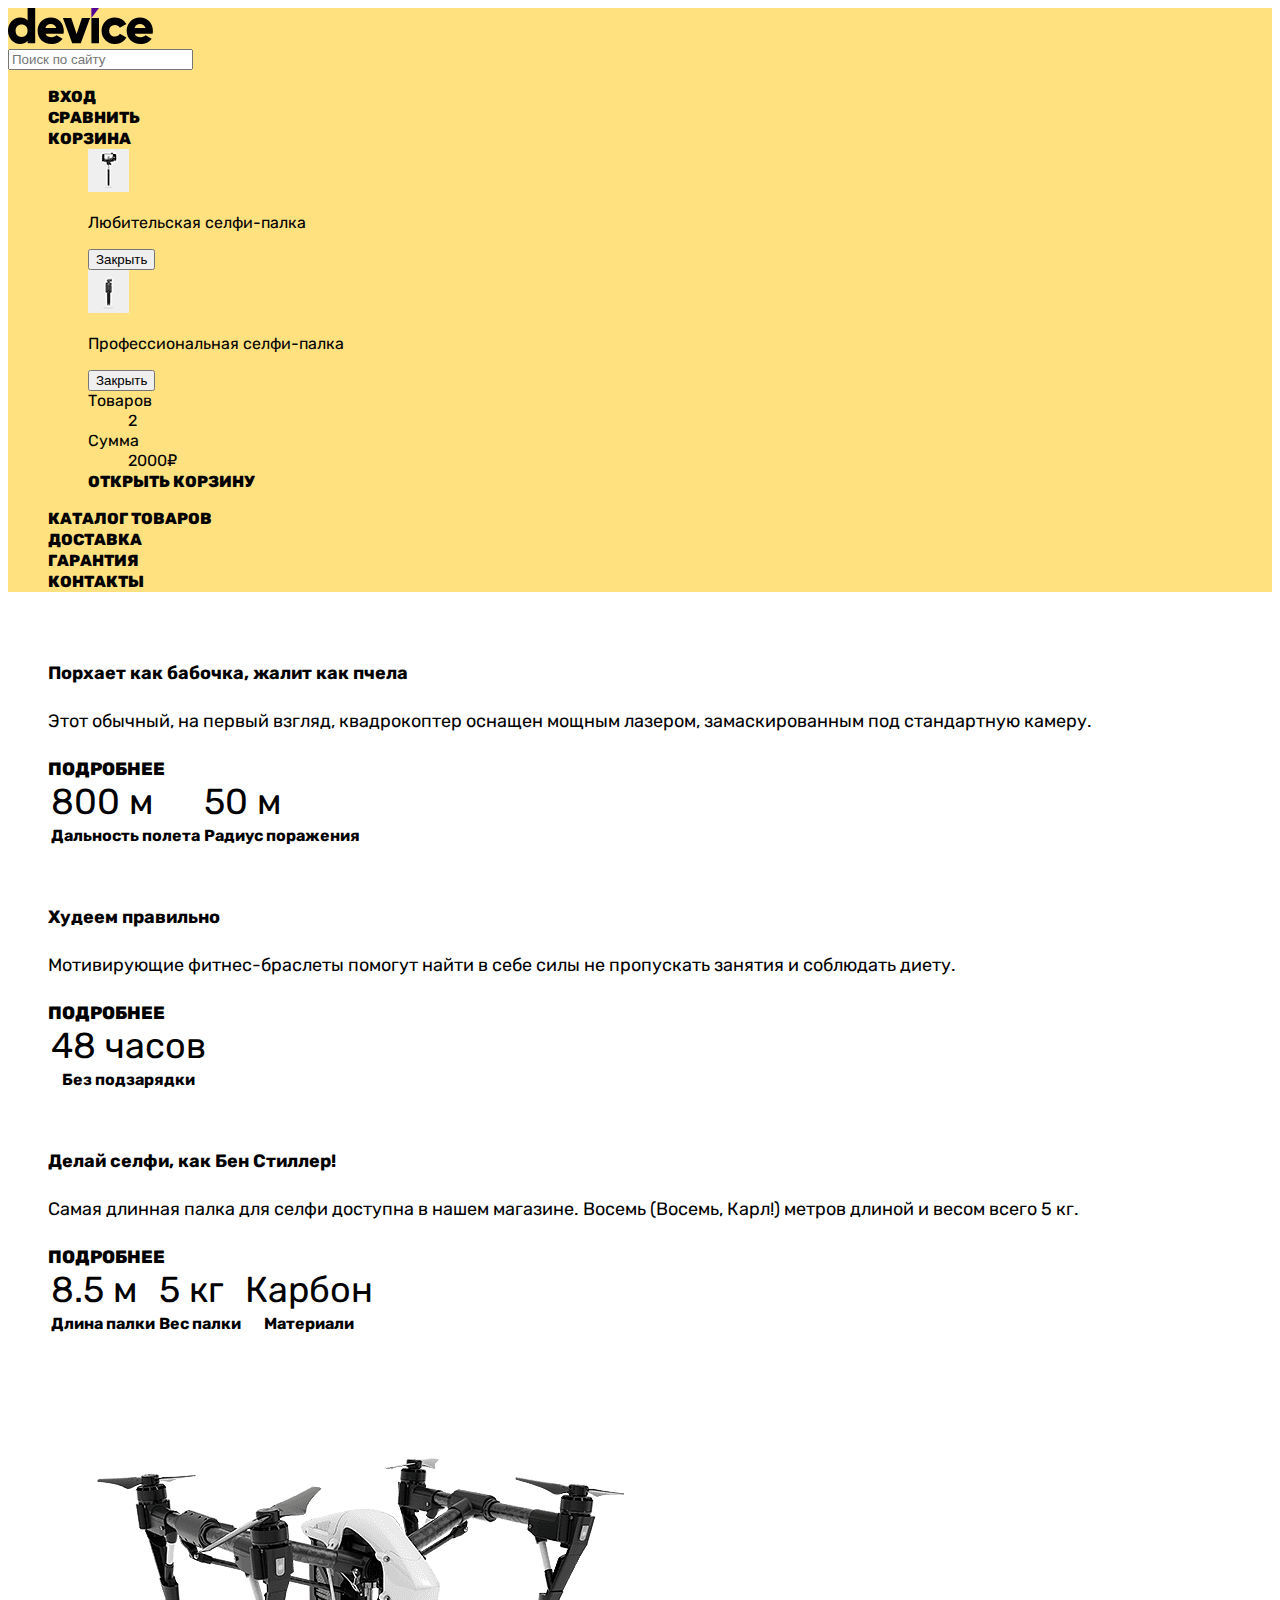
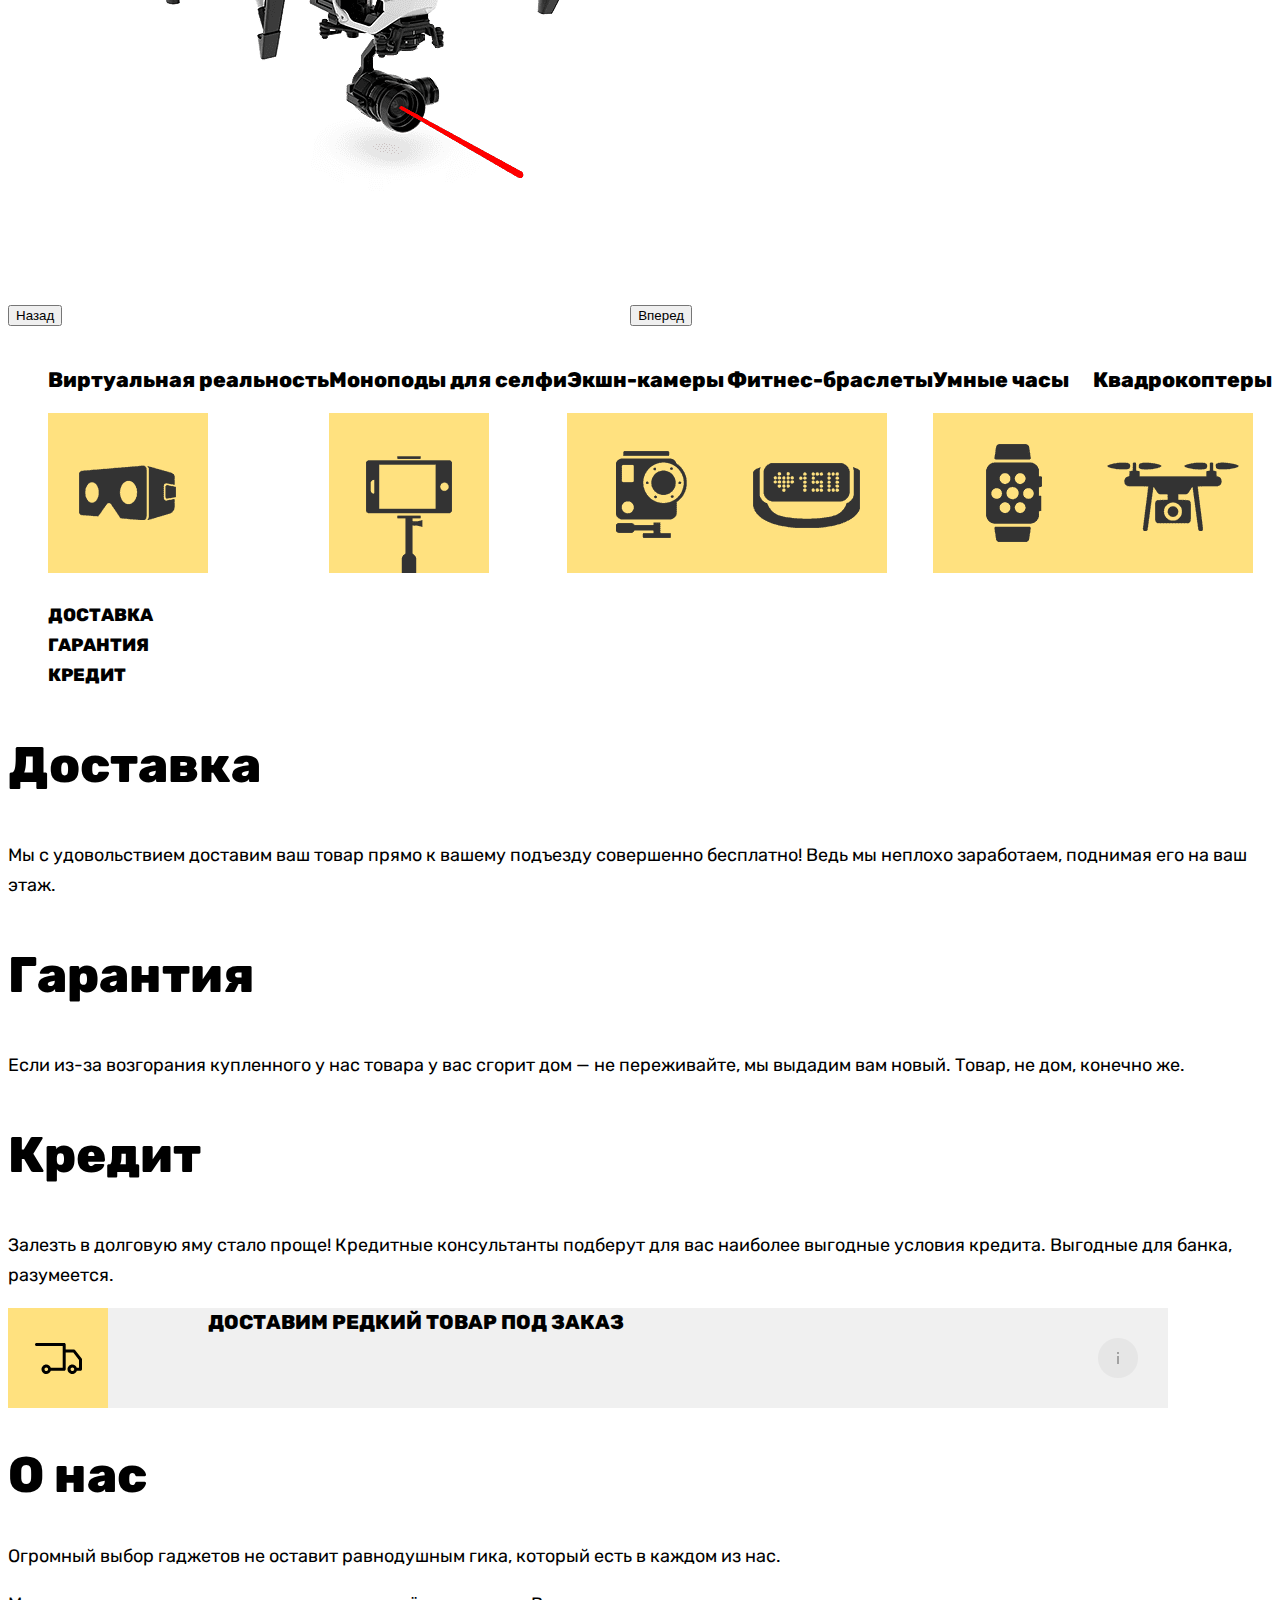
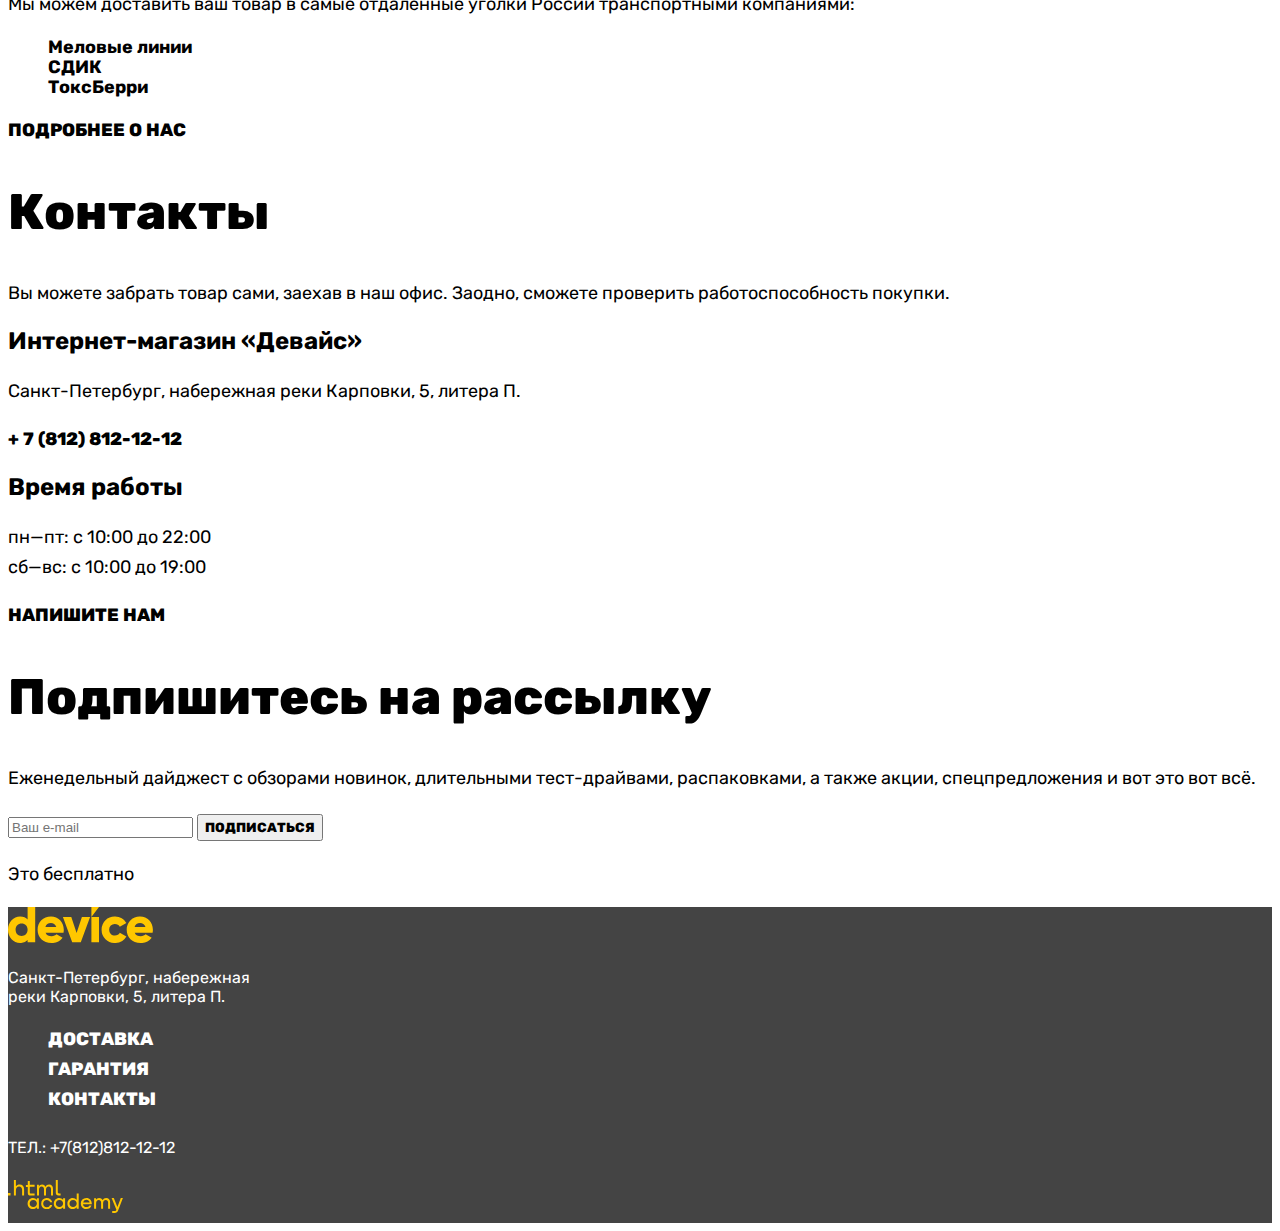
==== index.html @ 57e8351a "added basic styles" ====
<!DOCTYPE html>
<html lang="ru">

<head>
  <meta charset="utf-8">
  <title>HTML Academy: Девайс</title>
  <link rel="stylesheet" href="styles/style.css">
</head>

<body>

  <header class="main-header">
    <a class="logo-ref">
      <img class="logo" src="img/header-logo.svg" alt="Логотип магазина Device" width="145" height="36">
    </a>
    <form action="#" method="POST">
      <input type="search" placeholder="Поиск по сайту">
    </form>
    <ul class="user-menu">
      <li>
        <a class="navigation-link" href="">Вход</a>
      </li>
      <li>
        <a class="navigation-link" href="">Сравнить</a>
      </li>
      <li>
        <a class="navigation-link" href="">Корзина</a>
        <div class="basket-modal-window">
          <ul class="basket-elements">
            <li class="basket-element">
              <img src="img/product-1-small.png" alt="селфи-палка" width="41" height="43">
              <p>Любительская селфи-палка</p>
              <button>Закрыть</button>
            </li>
            <li class="basket-element">
              <img src="img/product-2-small.png" alt="профессиональная селфи-палка" width="41" height="43">
              <p>Профессиональная селфи-палка</p>
              <button>Закрыть</button>
              <dl>
                <dt>Товаров</dt>
                <dd>2</dd>
                <dt>Сумма</dt>
                <dd>2000<span>₽</span></dd>
              </dl>
              <a href="#">Открыть корзину</a>
            </li>
          </ul>
        </div>
      </li>
    </ul>
    <nav class="navigation">
      <ul class="site-navigation">
        <li class="navigation-item">
          <a class="navigation-link" href="catalog.html">Каталог товаров</a>
          <ul class="sub-menu">
            <li><a href="#">Виртуальная реальность</a></li>
            <li><a href="#">Моноподы для селфи</a></li>
            <li><a href="#">Экшн-камеры</a></li>
            <li><a href="#">Фитнес-браслеты</a></li>
            <li><a href="#">Умные часы</a></li>
            <li><a href="#">Квадрокоптеры</a></li>
          </ul>
        </li>
        <li class="navigation-item">
          <a class="navigation-link" href="#">Доставка</a>
        </li>
        <li class="navigation-item">
          <a class="navigation-link" href="#">Гарантия</a>
        </li>
        <li class="navigation-item">
          <a class="navigation-link" href="#">Контакты</a>
        </li>
      </ul>
    </nav>

  </header>

  <main class="main-index">

    <h1 class="visually-hidden">Интернет-магазин Device</h1>
    <section class="slider">
      <h2 class="visually-hidden">
        Слайдер товаров
      </h2>
      <ul class="slider-pagination">
        <li class="slider-pagination-item">
          <span class="visually-hidden">1 товар</span><br>
          <p>
            <b>Порхает как бабочка, жалит как пчела</b>
          </p>
          <p>Этот обычный, на первый взгляд, квадрокоптер
            оснащен мощным лазером, замаскированным под стандартную камеру.
          </p>
          <a href="#">Подробнее</a>
          <table class="table-first">
            <tr>
              <td>800 м</td>
              <td>50 м</td>
            </tr>
            <tr>
              <th>Дальность полета</th>
              <th>Радиус поражения</th>
            </tr>
          </table>
        </li>
        <li class="slider-pagination-item">
          <span class="visually-hidden">2 товар</span><br>
          <p>
            <b>Худеем правильно</b>
          </p>
          <p>Мотивирующие фитнес-браслеты помогут найти в себе силы не пропускать занятия и соблюдать диету.
          </p>
          <a href="#">Подробнее</a>
          <table class="table-first">
            <tr>
              <td>48 часов</td>
            </tr>
            <tr>
              <th>Без подзарядки</th>
            </tr>
          </table>
        </li>
        <li class="slider-pagination-item">
          <span class="visually-hidden">3 товар</span><br>
          <p>
            <b>Делай селфи,
              как Бен Стиллер! </b>
          </p>
          <p>Самая длинная палка для селфи доступна в нашем магазине.
            Восемь (Восемь, Карл!) метров длиной и весом всего 5 кг.
          </p>
          <a href="#">Подробнее</a>
          <table class="table-first">
            <tr>
              <td>8.5 м</td>
              <td>5 кг</td>
              <td>Карбон</td>
            </tr>
            <tr>
              <th>Длина палки</th>
              <th>Вес палки</th>
              <th>Материали</th>
            </tr>
          </table>
        </li>
      </ul>

      <div class="control-elements">
        <button class="prev-button" type="button">Назад</button>
        <img class="slider-first-image" src="img/slider-1.png" alt="Палка селфи" width="560" height="560">
        <button class="next-button" type="button">Вперед</button>
      </div>
    </section>

    <section class="catalog-items">
      <h2 class="visually-hidden"> Каталог товаров</h2>
      <ul class="catalog-items-list">
        <li>
          <a class="navigation-link" href="#">
            <h3>Виртуальная реальность</h3>
            <img class="catalog-item" src="img/category-1.png" alt="Шлем VR" width="160" height="160">
          </a>
        </li>
        <li>
          <a class="navigation-link" href="#">
            <h3>Моноподы для селфи</h3>
            <img class="catalog-item" src="img/category-2.png" alt="Монопод" width="160" height="160">
          </a>
        </li>
        <li>
          <a class="navigation-link" href="#">
            <h3>Экшн-камеры</h3>
            <img class="catalog-item" src="img/category-3.png" alt="Экшн-камера" width="160" height="160">
          </a>
        </li>
        <li>
          <a class="navigation-link" href="#">
            <h3>Фитнес-браслеты</h3>
            <img class="catalog-item" src="img/category-4.png" alt="Фитнес-браслет" width="160" height="160">
          </a>
        </li>
        <li>
          <a class="navigation-link" href="#">
            <h3>Умные часы</h3>
            <img class="catalog-item" src="img/category-5.png" alt="Умные часы" width="160" height="160">
          </a>
        </li>
        <li>
          <a class="navigation-link" href="#">
            <h3>Квадрокоптеры</h3>
            <img class="catalog-item" src="img/category-6.png" alt="Квадрокоптер" width="160" height="160">
          </a>
        </li>
      </ul>
    </section>

    <section class="advantages-list">
      <h2 class="visually-hidden">Список преимуществ</h2>
      <nav class="tabs-of-advantages">
        <ul class="list-of-advantages">
          <li><a href="#delivery">Доставка</a></li>
          <li><a href="#garanty">Гарантия</a></li>
          <li><a href="#credit">Кредит</a></li>
        </ul>
      </nav>

      <div id="delivery">
        <h3>Доставка</h3>
        <p>Мы с удовольствием доставим ваш товар прямо
          к вашему подъезду совершенно бесплатно! Ведь
          мы неплохо заработаем, поднимая его на ваш этаж.
        </p>
      </div>
      <div id="garanty">
        <h3>Гарантия</h3>
        <p>Если из-за возгорания купленного у нас товара у вас
          сгорит дом — не переживайте, мы выдадим вам новый.
          Товар, не дом, конечно же.
        </p>
      </div>
      <div id="credit">
        <h3>Кредит</h3>
        <p>Залезть в долговую яму стало проще! Кредитные консультанты
          подберут для вас наиболее выгодные условия кредита.
          Выгодные для банка, разумеется.
        </p>
      </div>

      <div class="modal-delivery">
        <a href="#">Доставим редкий товар под заказ</a>
      </div>

    </section>

    <section class="about-and-contacs">
      <div class="about-us">
        <h2>О нас</h2>
        <p>
          Огромный выбор гаджетов не оставит равнодушным гика, который есть в каждом из нас.
        </p>
        <p>
          Мы можем доставить ваш товар в самые отдалённые уголки России транспортными компаниями:
        </p>
        <ul>
          <li>Меловые линии</li>
          <li>СДИК</li>
          <li>ТоксБерри</li>
        </ul>
        <a href="">
          Подробнее о нас
        </a>
      </div>
      <div class="contacts">
        <h2>Контакты</h2>
        <p>
          Вы можете забрать товар сами, заехав в наш офис.
          Заодно, сможете проверить работоспособность покупки.
        </p>
        <b>
          Интернет-магазин «Девайс»
        </b>
        <p class="contacts-address">
          Санкт-Петербург, набережная реки Карповки, 5, литера П.
        </p>
        <a class="contacts-phone" href="tel:78128121212">
          + 7 (812) 812-12-12
        </a>
        <p>
          <b>Время работы</b>
        </p>
        <p>
          пн—пт: с 10:00 до 22:00 <br>
          сб—вс: с 10:00 до 19:00
        </p>
        <a class="buttos-feedback" href="#">
          Напишите нам
        </a>
      </div>
    </section>

    <section class="sign-to-subscription">
      <div>
        <h2>Подпишитесь на рассылку</h2>
        <p>
          Еженедельный дайджест с обзорами новинок,
          длительными тест-драйвами, распаковками,
          а также акции, спецпредложения и вот это вот всё.
        </p>
      </div>
      <div>
        <form>
          <input placeholder="Ваш e-mail">
          <button class="subscribe-button" href="#">Подписаться</button>
        </form>
        <p>Это бесплатно</p>
      </div>
    </section>

  </main>

  <footer class="main-footer">
    <img class="logo-yellow" src="img/device.svg" alt="Желтый логотип магазина Device" width="145" height="36">
    <div>
      <p>
        Санкт-Петербург, набережная<br>
        реки Карповки, 5, литера П.
      </p>
      <ul class="footer-list">
        <li>
          <a href="#">Доставка</a>
        </li>
        <li>
          <a href="#">Гарантия</a>
        </li>
        <li>
          <a href="#">Контакты</a>
        </li>
      </ul>
      <a class="footer-contacts-address-phone" href="tel:+78128121212">Тел.: +7(812)812-12-12</a>
    </div>
    <div>
      <ul class="footer-social-list">
        <li class="footer-social-item">
          <a class="button" href="https://www.facebook.com/htmlacademy">
            <span class="visually-hidden">Фэйсбук</span>
          </a>
        </li>
        <li class="footer-social-item">
          <a class="button" href="https://www.instagram.com/htmlacademy/">
            <span class="visually-hidden">Инстаграмм</span>
          </a>
        </li>
        <li class="footer-social-item">
          <a class="button" href="https://twitter.com/htmlacademy">
            <span class="visually-hidden">Твиттер</span>
          </a>
        </li>
      </ul>
      <a class="about-text" href="https://htmlacademy.ru/">
        <img src="img/htmlacademy.svg" alt="логотип htmlacademy" width="115" height="34">
      </a>
    </div>
  </footer>
</body>

</html>
---- styles/style.css ----
@font-face {
    font-family: "Rubik";
    font-style: normal;
    font-weight: 400;
    src: url("../fonts/rubik/rubik-400.woff2") format("woff2");
    font-display: swap;
}

@font-face {
    font-family: "Rubik";
    font-style: normal;
    font-weight: 700;
    src: url("../fonts/rubik/rubik-700.woff2") format("woff2");
    font-display: swap;
}

@font-face {
    font-family: "Rubik";
    font-style: normal;
    font-weight: 800;
    src: url("../fonts/rubik/rubik-800.woff2") format("woff2");
    font-display: swap;
}

@font-face {
    font-family: "Raleway";
    font-style: normal;
    font-weight: 800;
    src: url("../fonts/rubik/rubik-800.woff2") format("woff2");
    font-display: swap;
}

body {
    font-family: "Rubik", sans-serif;
    font-size: 18px;
    line-height: 30px;
    font-weight: 400;
    background-color: #fff;
    color: #000;
}

a, .subscribe-button {
    font-family: "Raleway",sans-serif; 
    line-height: 21px;
    text-transform: uppercase;
    text-decoration: none;
    color: inherit;
}

li {
    list-style: none;
}

.main-header{
    font-size: 16px;
    line-height: 19px;
    background-color: #FFE17F;
}

.basket-modal-window{
    line-height: 20px;
}

.slider table td{
    font-size: 36px;
}

.slider table th{
    font-size: 16px;
}

.catalog-items-list a{
    font-family: "Raleway",sans-serif; 
    line-height: 24px;
    text-transform: none;
}

{
    font-family: "Raleway",sans-serif;
    font-size: 50px;
    line-height: 50px;
}

.modal-delivery a{
    font-size: 20px;
    line-height: 24px;
}

.about-and-contacs h2,
.sign-to-subscription h2,
.advantages-list  h3,
.inner-header-title{
    font-family: "Raleway",sans-serif;
    font-size: 50px;
    line-height: 50px;
}

.about-and-contacs li{
    font-weight: 700;
    line-height: 20px;
}

.contacts b{
    font-size: 24px;
}

footer {
    color:#fff;
    background-color: #444;
}

.main-footer > div > p, 
.footer-contacts-address-phone {
    font-family: "Rubik", sans-serif;
    font-size: 16px;
    line-height: 19px;
}

.catalog-items-list {
    display: flex;
    flex-direction: row;
    justify-content: space-around;
}

.catalog-items-list img {
    background-color:#FFE17F;;
}

.visually-hidden {
    display: none;
}

.sub-menu {
    display: none;
}

.site-navigation > li:hover .sub-menu {
    display: block;
}

.navigation-item a, .footer-list a {
    text-transform: uppercase;
}

.breadcrumbs-link {
    font-family: "Rubik", sans-serif;
    font-size: 16px;
    line-height: 19px;
    text-transform: none;
}

.pagination-link{
    font-family: "Rubik", sans-serif;
}

.main-inner h2,
.load-more,
a.pagination-prev,
a.pagination-next {
    font-family: "Raleway", sans-serif;
    font-size: 16px;
    line-height: 19px;
    text-transform: uppercase;
}

.product-card-title{
    font-family: "Rubik", sans-serif;
    font-size: 18px;
    line-height: 24px;
    text-transform: none;
}

.product-card-price {
    font-family: "Rubik", sans-serif;
    font-weight: 400;
}

.load-more{
    border: 3px solid #000;
}

.catalog-filter-title{
    font-family: "Rubik", sans-serif;
    font-size: 18px;
    line-height: 20px;
    font-weight: 700;
}

.modal-delivery {
    position: relative;
    width: 1160px;
    height:100px;
    background-color: #F0F0F0;
}

.modal-delivery a {
    padding-left: 200px;
}

.modal-delivery::before {
    content: " ";
    background: url("../img/Group.svg") no-repeat center;
    background-color: #FFE17F;
    position: absolute;
    width: 100px;
    height: 100px;
    margin-right: 50px;
}

.modal-delivery::after {
    content: " ";
    position: absolute;
    background: url("../img/info1.png") no-repeat center;
    width: 100px;
    height: 100px;
    right: 0;
}

.product-card{
    position: relative;
}

.product-card:hover::after {
    content: attr(data-title);
    position: absolute; 
    width:180px;
    height:8px;
    left: 8%; top: 40%;
    z-index: 0; 
    font-family: "Raleway", sans-serif;
    font-size: 18px; 
    line-height: 21px;
    text-align: center;
    vertical-align: baseline;
    text-transform: uppercase;
    background: #FFC700;
}
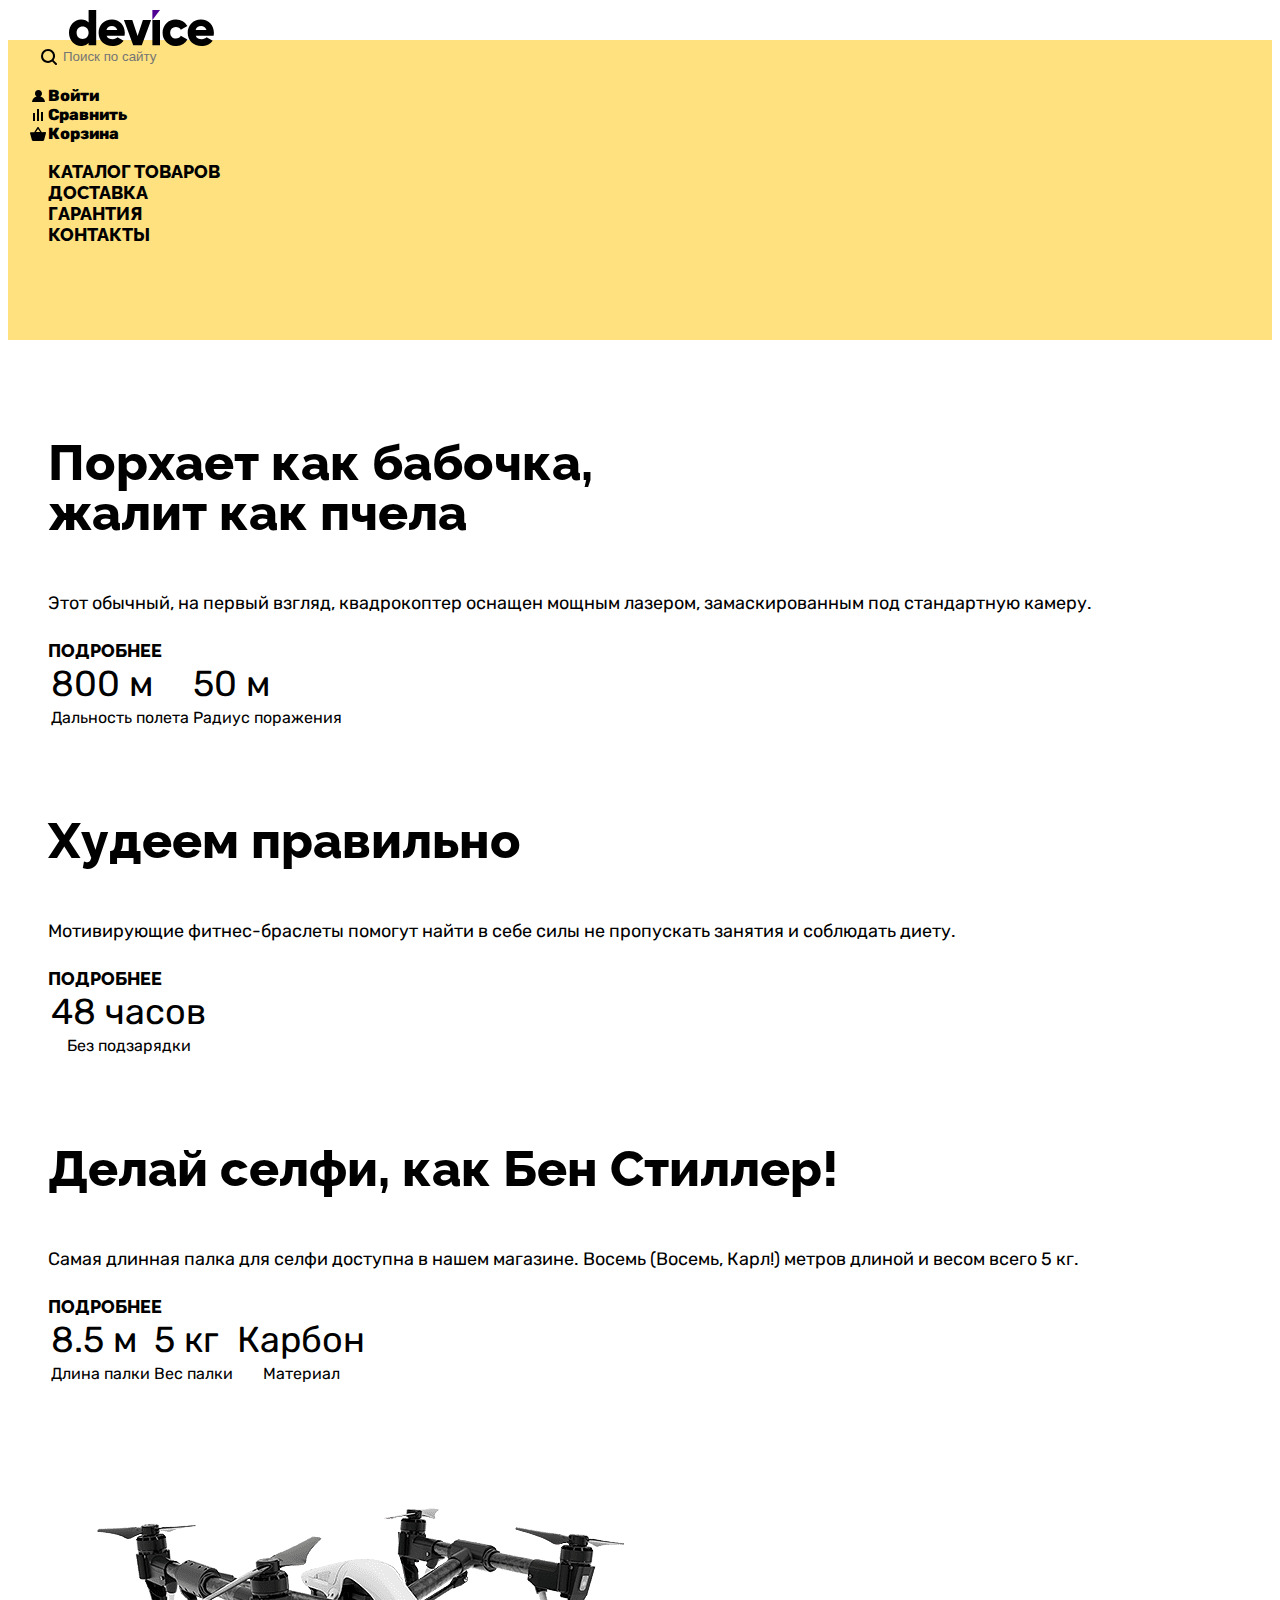
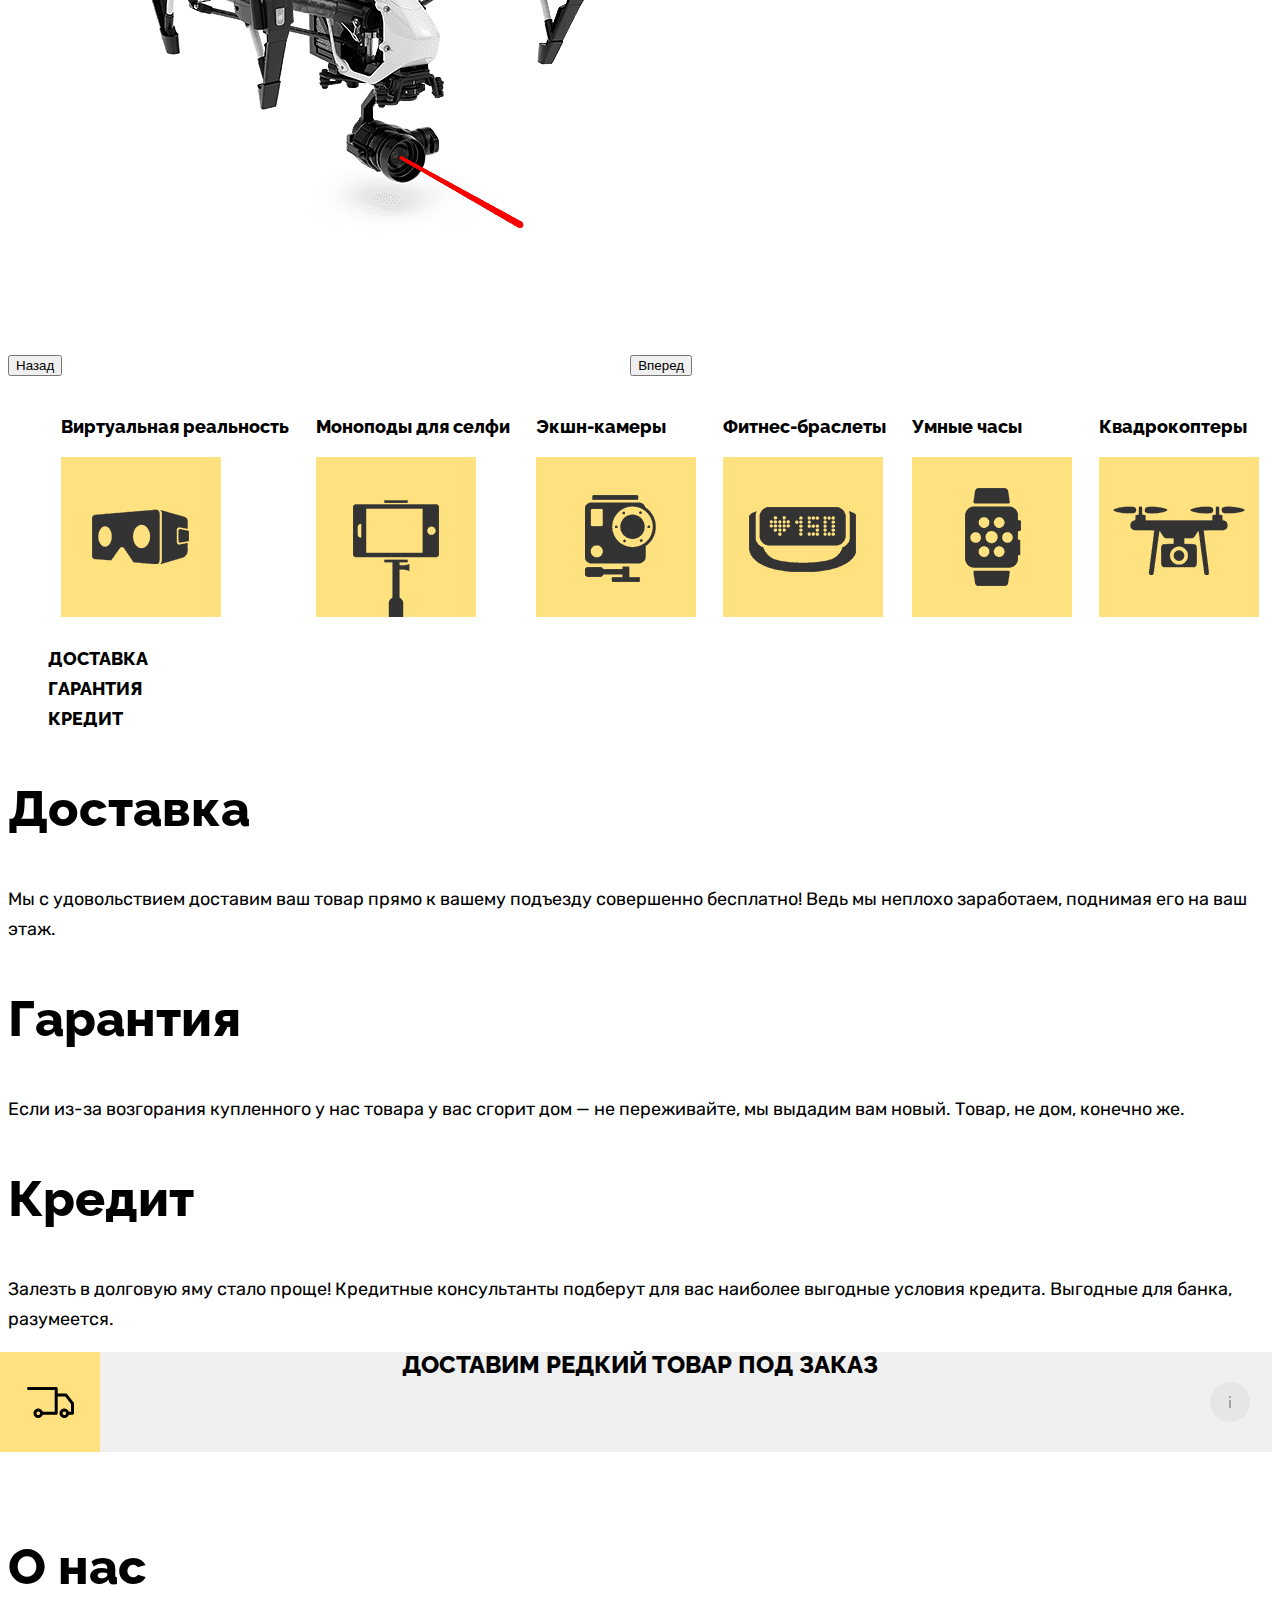
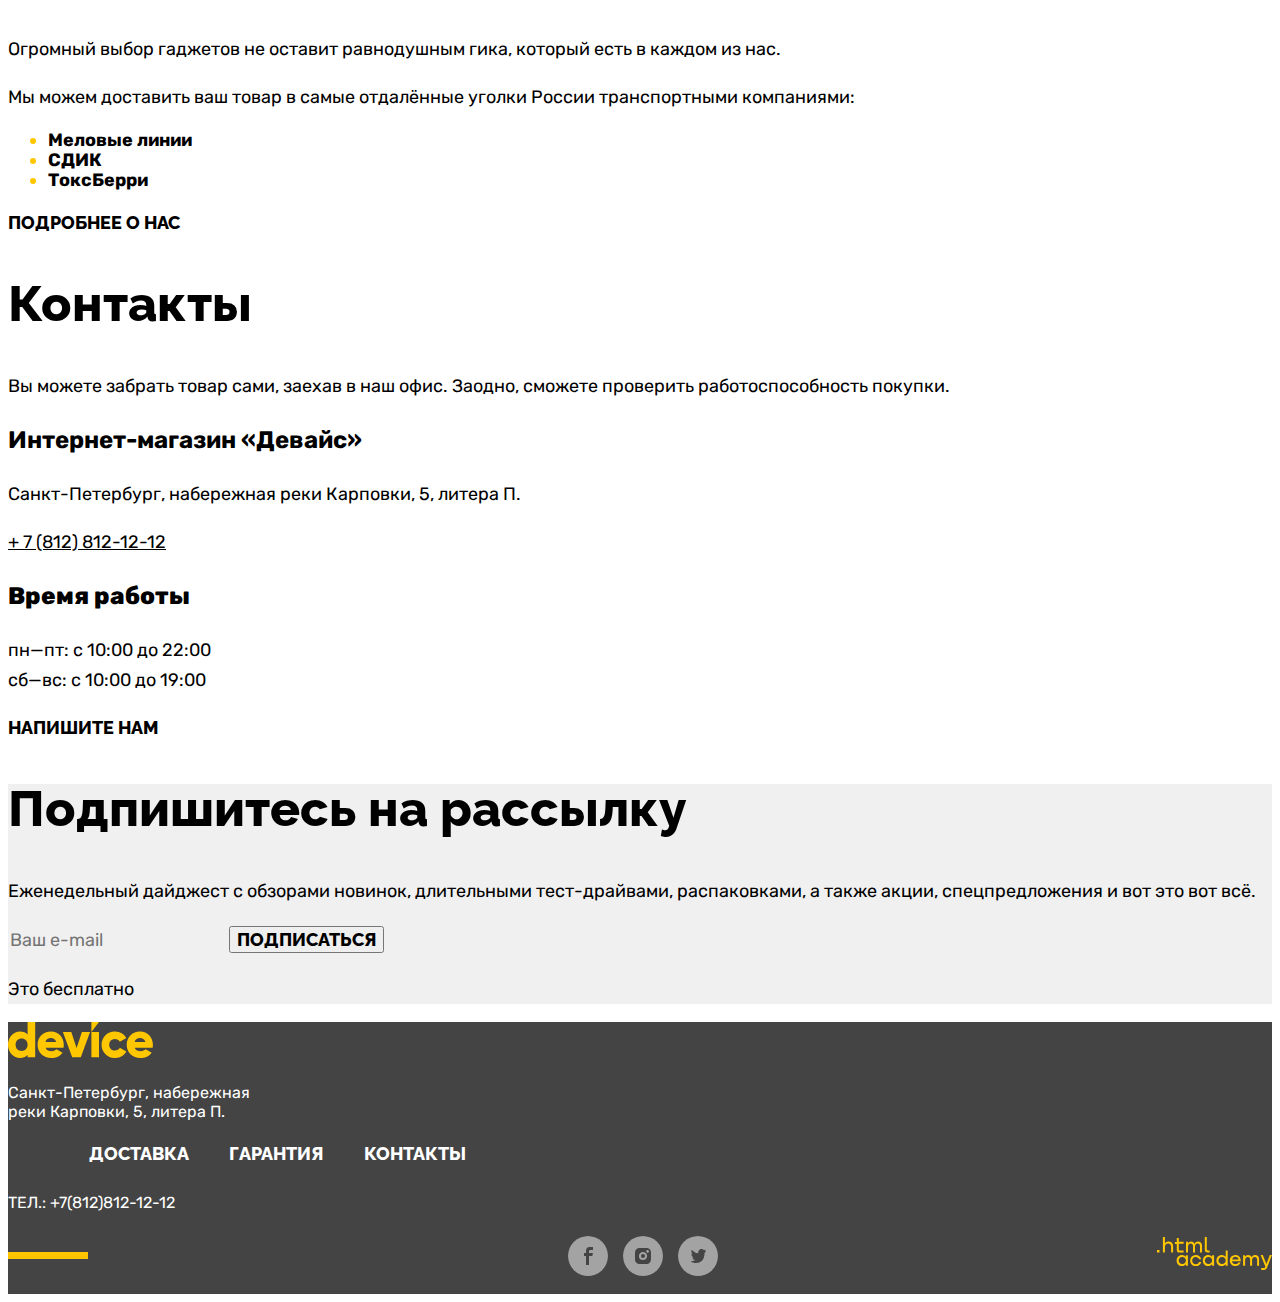
==== commit 38eacb6c: "refactored the wholel css file" ====
--- a/index.html
+++ b/index.html
@@ -18,13 +18,13 @@
     </form>
     <ul class="user-menu">
       <li>
-        <a class="navigation-link" href="">Вход</a>
+        <a class="navigation-link enter" href="">Войти</a>
       </li>
       <li>
-        <a class="navigation-link" href="">Сравнить</a>
+        <a class="navigation-link compare" href="">Сравнить</a>
       </li>
       <li>
-        <a class="navigation-link" href="">Корзина</a>
+        <a class="navigation-link basket" href="">Корзина</a>
         <div class="basket-modal-window">
           <ul class="basket-elements">
             <li class="basket-element">
@@ -51,7 +51,7 @@
     <nav class="navigation">
       <ul class="site-navigation">
         <li class="navigation-item">
-          <a class="navigation-link" href="catalog.html">Каталог товаров</a>
+          <a class="navigation-link-catalog" href="catalog.html">Каталог товаров</a>
           <ul class="sub-menu">
             <li><a href="#">Виртуальная реальность</a></li>
             <li><a href="#">Моноподы для селфи</a></li>
@@ -85,8 +85,8 @@
       <ul class="slider-pagination">
         <li class="slider-pagination-item">
           <span class="visually-hidden">1 товар</span><br>
-          <p>
-            <b>Порхает как бабочка, жалит как пчела</b>
+          <p class="phrase">
+            <b>Порхает как бабочка,<br> жалит как пчела</b>
           </p>
           <p>Этот обычный, на первый взгляд, квадрокоптер
             оснащен мощным лазером, замаскированным под стандартную камеру.
@@ -105,7 +105,7 @@
         </li>
         <li class="slider-pagination-item">
           <span class="visually-hidden">2 товар</span><br>
-          <p>
+          <p class="phrase">
             <b>Худеем правильно</b>
           </p>
           <p>Мотивирующие фитнес-браслеты помогут найти в себе силы не пропускать занятия и соблюдать диету.
@@ -122,7 +122,7 @@
         </li>
         <li class="slider-pagination-item">
           <span class="visually-hidden">3 товар</span><br>
-          <p>
+          <p class="phrase">
             <b>Делай селфи,
               как Бен Стиллер! </b>
           </p>
@@ -139,7 +139,7 @@
             <tr>
               <th>Длина палки</th>
               <th>Вес палки</th>
-              <th>Материали</th>
+              <th>Материал</th>
             </tr>
           </table>
         </li>
@@ -241,7 +241,7 @@
         <p>
           Мы можем доставить ваш товар в самые отдалённые уголки России транспортными компаниями:
         </p>
-        <ul>
+        <ul class="transport-companies">
           <li>Меловые линии</li>
           <li>СДИК</li>
           <li>ТоксБерри</li>
@@ -256,16 +256,16 @@
           Вы можете забрать товар сами, заехав в наш офис.
           Заодно, сможете проверить работоспособность покупки.
         </p>
-        <b>
+        <p class="device">
           Интернет-магазин «Девайс»
-        </b>
+        </p>
         <p class="contacts-address">
           Санкт-Петербург, набережная реки Карповки, 5, литера П.
         </p>
         <a class="contacts-phone" href="tel:78128121212">
           + 7 (812) 812-12-12
         </a>
-        <p>
+        <p class="device">
           <b>Время работы</b>
         </p>
         <p>
@@ -289,7 +289,7 @@
       </div>
       <div>
         <form>
-          <input placeholder="Ваш e-mail">
+          <input class="email" placeholder="Ваш e-mail">
           <button class="subscribe-button" href="#">Подписаться</button>
         </form>
         <p>Это бесплатно</p>
@@ -318,28 +318,32 @@
       </ul>
       <a class="footer-contacts-address-phone" href="tel:+78128121212">Тел.: +7(812)812-12-12</a>
     </div>
-    <div>
-      <ul class="footer-social-list">
-        <li class="footer-social-item">
-          <a class="button" href="https://www.facebook.com/htmlacademy">
-            <span class="visually-hidden">Фэйсбук</span>
-          </a>
-        </li>
-        <li class="footer-social-item">
-          <a class="button" href="https://www.instagram.com/htmlacademy/">
-            <span class="visually-hidden">Инстаграмм</span>
-          </a>
-        </li>
-        <li class="footer-social-item">
-          <a class="button" href="https://twitter.com/htmlacademy">
-            <span class="visually-hidden">Твиттер</span>
-          </a>
-        </li>
-      </ul>
+    <div class="wrapper-footer-socials">
+      <div class="rect"></div>
+      <div>
+        <ul class="footer-social-list">
+          <li class="footer-social-item">
+            <a class="button social-facebook" href="https://www.facebook.com/htmlacademy">
+              <span class="visually-hidden">Фэйсбук</span>
+            </a>
+          </li>
+          <li class="footer-social-item">
+            <a class="button social-instagram"" href=" https://www.instagram.com/htmlacademy/"> <span
+              class="visually-hidden">Инстаграмм</span>
+            </a>
+          </li>
+          <li class="footer-social-item">
+            <a class="button social-twitter" href="https://twitter.com/htmlacademy">
+              <span class="visually-hidden">Твиттер</span>
+            </a>
+          </li>
+        </ul>
+      </div>
       <a class="about-text" href="https://htmlacademy.ru/">
         <img src="img/htmlacademy.svg" alt="логотип htmlacademy" width="115" height="34">
       </a>
     </div>
+
   </footer>
 </body>
 
--- a/styles/style.css
+++ b/styles/style.css
@@ -26,7 +26,7 @@
     font-family: "Raleway";
     font-style: normal;
     font-weight: 800;
-    src: url("../fonts/rubik/rubik-800.woff2") format("woff2");
+    src: url("../fonts/raleway/raleway-800.woff2") format("woff2");
     font-display: swap;
 }
 
@@ -39,162 +39,161 @@
     color: #000;
 }
 
-a, .subscribe-button {
-    font-family: "Raleway",sans-serif; 
+a,
+.subscribe-button{
+    text-decoration: none;
+    color: #000;
+    font-family: "Raleway", sans-serif;
+    font-size: 18px;
     line-height: 21px;
     text-transform: uppercase;
-    text-decoration: none;
-    color: inherit;
+    font-weight: 800;
 }
 
 li {
+    margin: 0;
+    padding: 0;
     list-style: none;
-}
-
-.main-header{
-    font-size: 16px;
-    line-height: 19px;
+} 
+
+.visually-hidden {
+    display: none;
+}
+
+.sub-menu,
+.basket-modal-window {
+    display: none;
+}
+
+.site-navigation > li:hover .sub-menu {
+    display: block;
+}
+/*---------------HEADER--------------------------------------------*/
+
+.logo-ref .logo {
+    position: absolute;
+    top: -30px;
+    left: 61px;
+}
+
+.main-header {
+    margin-top: 40px;
+    position: relative;
+    height: 300px;
     background-color: #FFE17F;
 }
 
-.basket-modal-window{
-    line-height: 20px;
-}
-
-.slider table td{
+.user-menu{
+    font-size: 16px;
+    line-height: 19px;
+    color: #000;
+}
+
+.site-navigation {
+    font-family: "Raleway", sans-serif;
+    font-size: 18px;
+    line-height: 21px;
+    text-transform: uppercase;
+}
+
+.enter,
+.compare,
+.basket {
+    position: relative;
+    text-transform: none;
+    font-family: "Rubik", sans-serif;
+    font-size: 16px;
+    line-height: 19px;
+}
+
+.enter::before {
+    content: " ";
+    position: absolute;
+    width: 20px;
+    height: 20px;
+    left: -20px;
+    background: url("../img/user.svg") no-repeat center;
+}
+
+.compare::before {
+    content: " ";
+    position: absolute;
+    width: 20px;
+    height: 20px;
+    left: -20px;
+    background: url("../img/compare.svg") no-repeat center;
+}
+
+.basket::before {
+    content: " ";
+    position: absolute;
+    width: 20px;
+    height: 20px;
+    left: -20px;
+    background: url("../img/cart.svg") no-repeat center;
+}
+
+.navigation-link.exit{
+    font-family: "Rubik", sans-serif;
+    font-size: 16px;
+    line-height: 19px;
+    text-transform: none;
+    font-weight: 400;
+    color: rgba(0, 0, 0, 0.3)
+}
+/*---------------------SLIDER----------------------------------------------*/
+
+.slider .phrase {
+    font-family: "Raleway", sans-serif;
+    font-size: 50px;
+    line-height: 50px;
+}
+
+.table-first td{
     font-size: 36px;
-}
-
-.slider table th{
-    font-size: 16px;
-}
-
-.catalog-items-list a{
-    font-family: "Raleway",sans-serif; 
+    font-weight: 400;
+}
+
+.table-first th{
+    font-size: 16px;
+    font-weight: 400;
+}
+/*------------------------------CATALOG-ITEMS-------------------------------------*/
+.catalog-items h3{
+    font-size: 18px;
     line-height: 24px;
     text-transform: none;
 }
 
-{
-    font-family: "Raleway",sans-serif;
-    font-size: 50px;
-    line-height: 50px;
-}
-
-.modal-delivery a{
-    font-size: 20px;
-    line-height: 24px;
-}
-
-.about-and-contacs h2,
-.sign-to-subscription h2,
-.advantages-list  h3,
-.inner-header-title{
-    font-family: "Raleway",sans-serif;
-    font-size: 50px;
-    line-height: 50px;
-}
-
-.about-and-contacs li{
-    font-weight: 700;
-    line-height: 20px;
-}
-
-.contacts b{
-    font-size: 24px;
-}
-
-footer {
-    color:#fff;
-    background-color: #444;
-}
-
-.main-footer > div > p, 
-.footer-contacts-address-phone {
-    font-family: "Rubik", sans-serif;
-    font-size: 16px;
-    line-height: 19px;
-}
-
+.navigation-link-catalog {
+    position: relative;
+}
+
+.catalog-items-list img {
+    background-color:#FFE17F;
+}
 .catalog-items-list {
     display: flex;
     flex-direction: row;
     justify-content: space-around;
 }
 
-.catalog-items-list img {
-    background-color:#FFE17F;;
-}
-
-.visually-hidden {
-    display: none;
-}
-
-.sub-menu {
-    display: none;
-}
-
-.site-navigation > li:hover .sub-menu {
-    display: block;
-}
-
-.navigation-item a, .footer-list a {
-    text-transform: uppercase;
-}
-
-.breadcrumbs-link {
-    font-family: "Rubik", sans-serif;
-    font-size: 16px;
-    line-height: 19px;
-    text-transform: none;
-}
-
-.pagination-link{
-    font-family: "Rubik", sans-serif;
-}
-
-.main-inner h2,
-.load-more,
-a.pagination-prev,
-a.pagination-next {
-    font-family: "Raleway", sans-serif;
-    font-size: 16px;
-    line-height: 19px;
-    text-transform: uppercase;
-}
-
-.product-card-title{
-    font-family: "Rubik", sans-serif;
-    font-size: 18px;
-    line-height: 24px;
-    text-transform: none;
-}
-
-.product-card-price {
-    font-family: "Rubik", sans-serif;
-    font-weight: 400;
-}
-
-.load-more{
-    border: 3px solid #000;
-}
-
-.catalog-filter-title{
-    font-family: "Rubik", sans-serif;
-    font-size: 18px;
-    line-height: 20px;
-    font-weight: 700;
-}
-
-.modal-delivery {
-    position: relative;
-    width: 1160px;
-    height:100px;
+/*---------------------------------------ADVANTAGES LIST--------------------------------*/
+.advantages-list h3{
+    font-family: "Raleway", sans-serif;
+    font-size: 50px;
+    line-height: 50px;
+}
+.modal-delivery{
+    
+    margin-bottom: 90px;
     background-color: #F0F0F0;
-}
-
-.modal-delivery a {
-    padding-left: 200px;
+    height: 100px;
+    text-align: center;
+}
+
+.modal-delivery a{
+    font-size: 24px;
 }
 
 .modal-delivery::before {
@@ -204,7 +203,8 @@
     position: absolute;
     width: 100px;
     height: 100px;
-    margin-right: 50px;
+    left: 0;
+
 }
 
 .modal-delivery::after {
@@ -216,6 +216,194 @@
     right: 0;
 }
 
+/*------------------------------------ABOUT AND CONTACTS-----------------------------*/
+.about-and-contacs h2{
+    font-family: "Raleway", sans-serif;
+    font-size: 50px;
+    line-height: 50px;
+}
+
+.contacts .contacts-phone{
+    font-family: "Rubik", sans-serif;
+    font-size: 18px;
+    line-height: 30px;
+    font-weight: 400;
+    text-decoration: underline;
+}
+
+.about-and-contacs li{
+    list-style: inherit;
+}
+
+.about-and-contacs li{
+    font-size: 18px;
+    line-height: 20px;
+    font-weight: 700;
+}
+
+.device{
+    font-size: 24px;
+    line-height: 30px;
+    font-weight: 700;
+}
+
+.about-and-contacs li::marker{
+    color:#FFC700;
+}
+/*-----------------------------------------------SUBSCRIPTION-----------------------------------*/
+
+.sign-to-subscription{
+    background-color: #F0F0F0;
+}
+
+.sign-to-subscription h2{
+    font-family: "Raleway", sans-serif;
+    font-size: 50px;
+    line-height: 50px;
+}
+
+.email{
+    border:none;
+    background-image:none;
+    background-color:transparent;
+    box-shadow: none;
+    font-family: "Rubik", sans-serif;
+    font-size: 18px;
+    line-height: 30px;
+}
+
+/*----------------------------------------------------FOOTER-----------------------------------------*/
+.main-footer {
+    background-color: #444444;
+    color: #fff;
+}
+
+.main-footer a{
+    color: #fff;
+}
+
+.main-footer p{
+    font-size: 16px;
+    line-height: 19px;
+}
+
+.footer-contacts-address-phone{
+    font-family: "Rubik", sans-serif;
+    font-size: 16px;
+    line-height: 30px;
+    font-weight: 400;
+}
+
+.footer-contacts-address-phone:hover{
+    color: #FFC500;
+}
+
+.footer-list{
+    display: flex;
+    flex-direction: row;
+    width: 458px;
+    justify-content: space-evenly;
+}
+
+.rect {
+    width: 80px;
+    height: 7px;
+    background-color:#FFC500;
+}
+
+.footer-social-list{
+    display: flex;
+    justify-content: space-between;
+    list-style: none;
+    width: 150px;
+    height: 40px;
+}
+
+.footer-social-list a{
+    position: relative;
+    background-color: rgba(255, 255, 255, 0.3);
+    display: block;
+    width: 40px;
+    height: 40px;
+    border-radius: 50%;
+}
+
+.footer-social-list .social-facebook{
+    background-image: url("../img/facebook.svg");
+}
+
+.footer-social-list .social-instagram{
+    background-image: url("../img/instagram.svg");
+}
+
+.footer-social-list .social-twitter{
+    background-image: url("../img/twitter.svg");
+}
+
+.footer-social-list a:hover{
+    background-color:#FFC700;
+}
+
+.wrapper-footer-socials{
+    display: flex;
+    flex-direction: row;
+    justify-content: space-between;
+    align-items: center;
+}
+/*-----------------------------------------CATALOG-----------------------------*/
+
+.inner-header h1{
+    font-family: "Raleway", sans-serif;
+    font-size: 50px;
+    line-height: 50px;
+}
+
+.breadcrumbs .breadcrumbs-link{
+    font-family: "Rubik", sans-serif;
+    font-size: 16px;
+    line-height: 19px;
+    font-weight: 400;
+    text-transform: none;
+}
+
+
+/*----------------------------------------CATALOG PRODUCTS---------------------------------*/
+
+.catalog-products h2,
+.goods-list h2 {
+    font-family: "Raleway", sans-serif;
+    font-size: 16px;
+    line-height: 19px;
+    text-transform: uppercase;
+}
+
+.catalog-filter-title {
+    font-family: "Rubik", sans-serif;
+    font-size: 18px;
+    line-height: 20px;
+    font-weight: 700;
+}
+
+.catalog-filter-label{
+    font-size: 15px;
+    line-height: 18px;
+    color: rgba(0, 0, 0, 0.3);
+}
+
+.control-label {
+    font-size: 16px;
+    line-height: 19px;
+}
+
+.main-inner button[type="submit"]{
+    font-family: "Raleway", sans-serif;
+    font-size: 18px;
+    line-height: 21px;
+    text-transform: uppercase;
+    border: none;
+    outline: none; 
+    background-color: #fff;
+}
 .product-card{
     position: relative;
 }
@@ -234,4 +422,55 @@
     vertical-align: baseline;
     text-transform: uppercase;
     background: #FFC700;
+}
+
+input[type="search"] {
+    padding-left: 55px;
+    border:none;
+    background-image:none;
+    background-color:transparent;
+    box-shadow: none;
+    background-image: url("../img/search.svg");
+    background-repeat: no-repeat;
+    background-position: 15%;
+}
+
+
+.product-card-title {
+    font-family: "Rubik", sans-serif;
+    font-size: 18px;
+    line-height: 24px;
+    font-weight: 700;
+    text-transform: none;
+}
+
+.product-card-price{
+    font-family: "Rubik", sans-serif;
+    font-weight: 400;
+}
+
+.load-more {
+    font-size: 16px;
+    line-height: 19px;
+    border: 3px solid rgba(0, 0, 0, 0.3);
+}
+
+.pagination {
+    background-color: #EBEBEB;
+}
+
+.pagination-link{
+    font-family: "Rubik", sans-serif; 
+    font-size: 16px;
+    line-height: 19px;
+    font-weight: 400;
+    color: rgba(68, 68, 68, 0.3)
+}
+
+.pagination-link.pagination-prev,
+.pagination-link.pagination-next{
+    font-size: 16px;
+    line-height: 19px;
+    font-weight: 700;
+    color: #000;
 }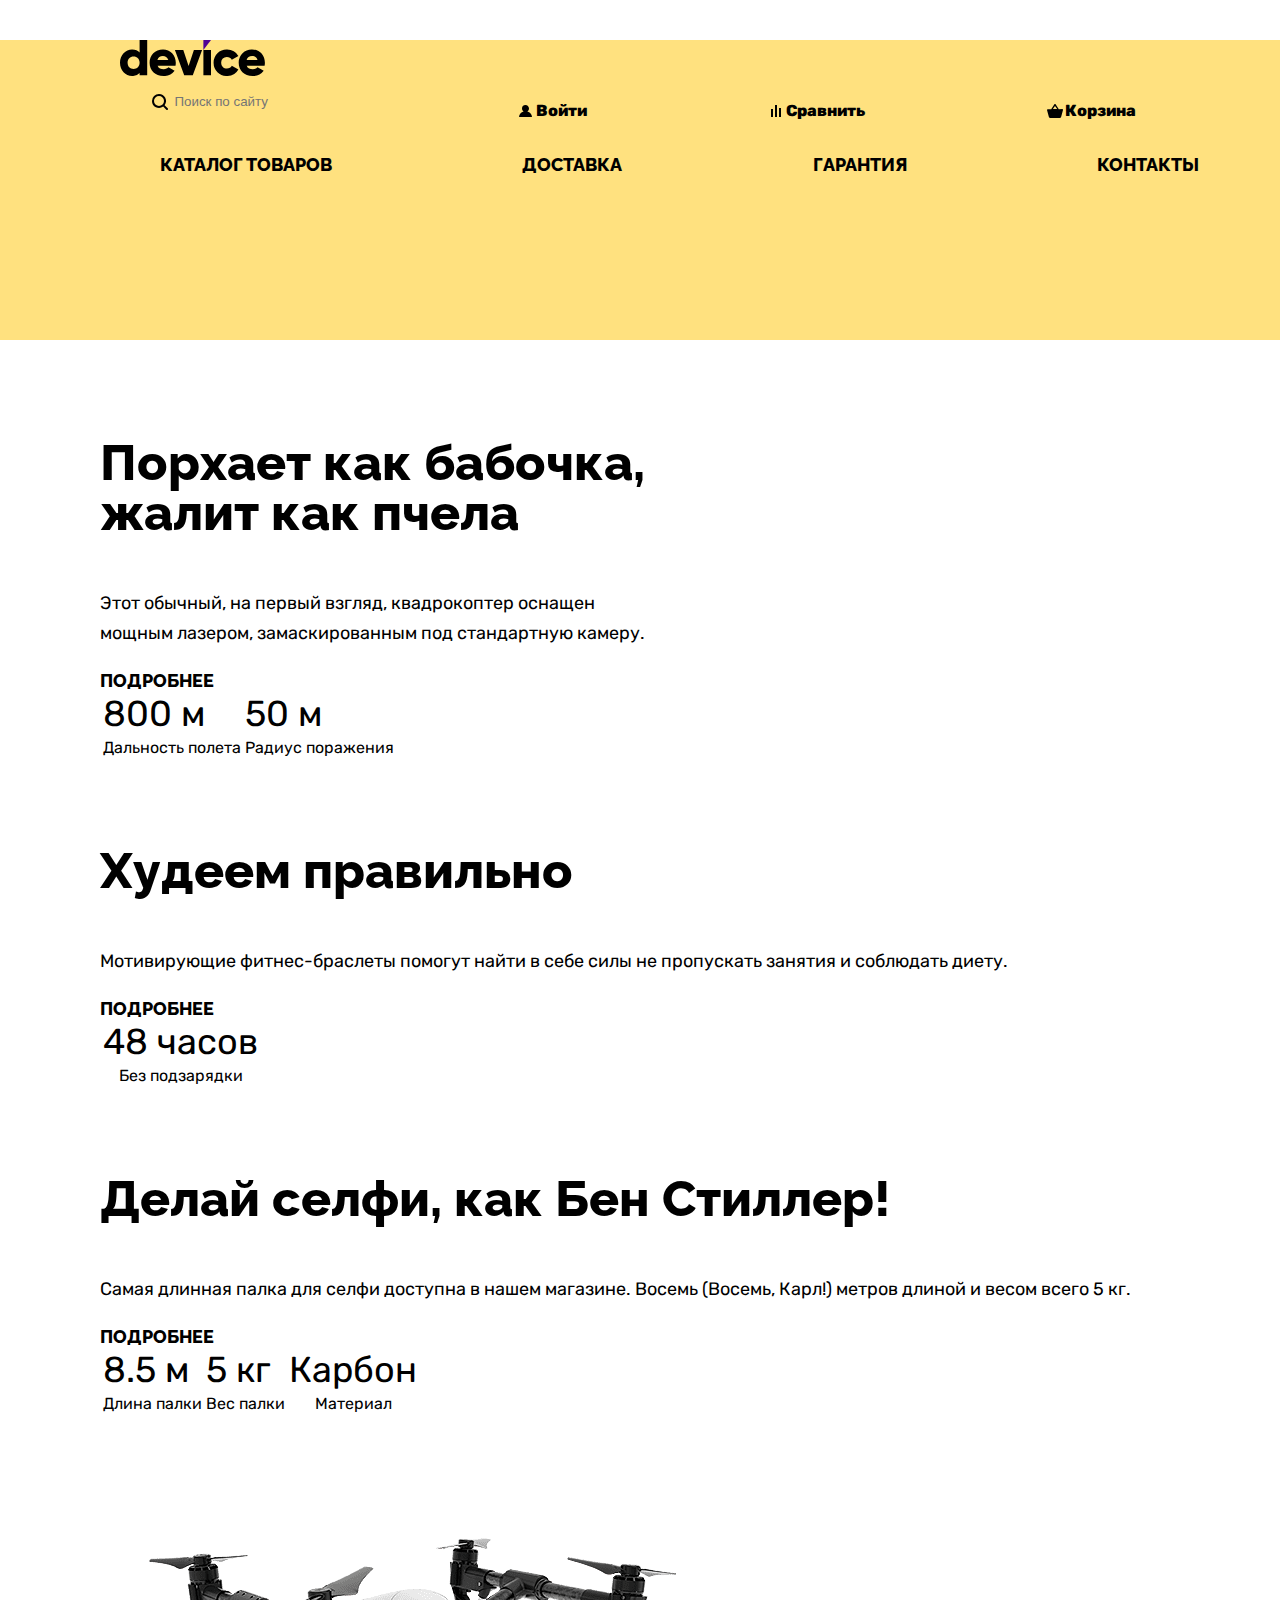
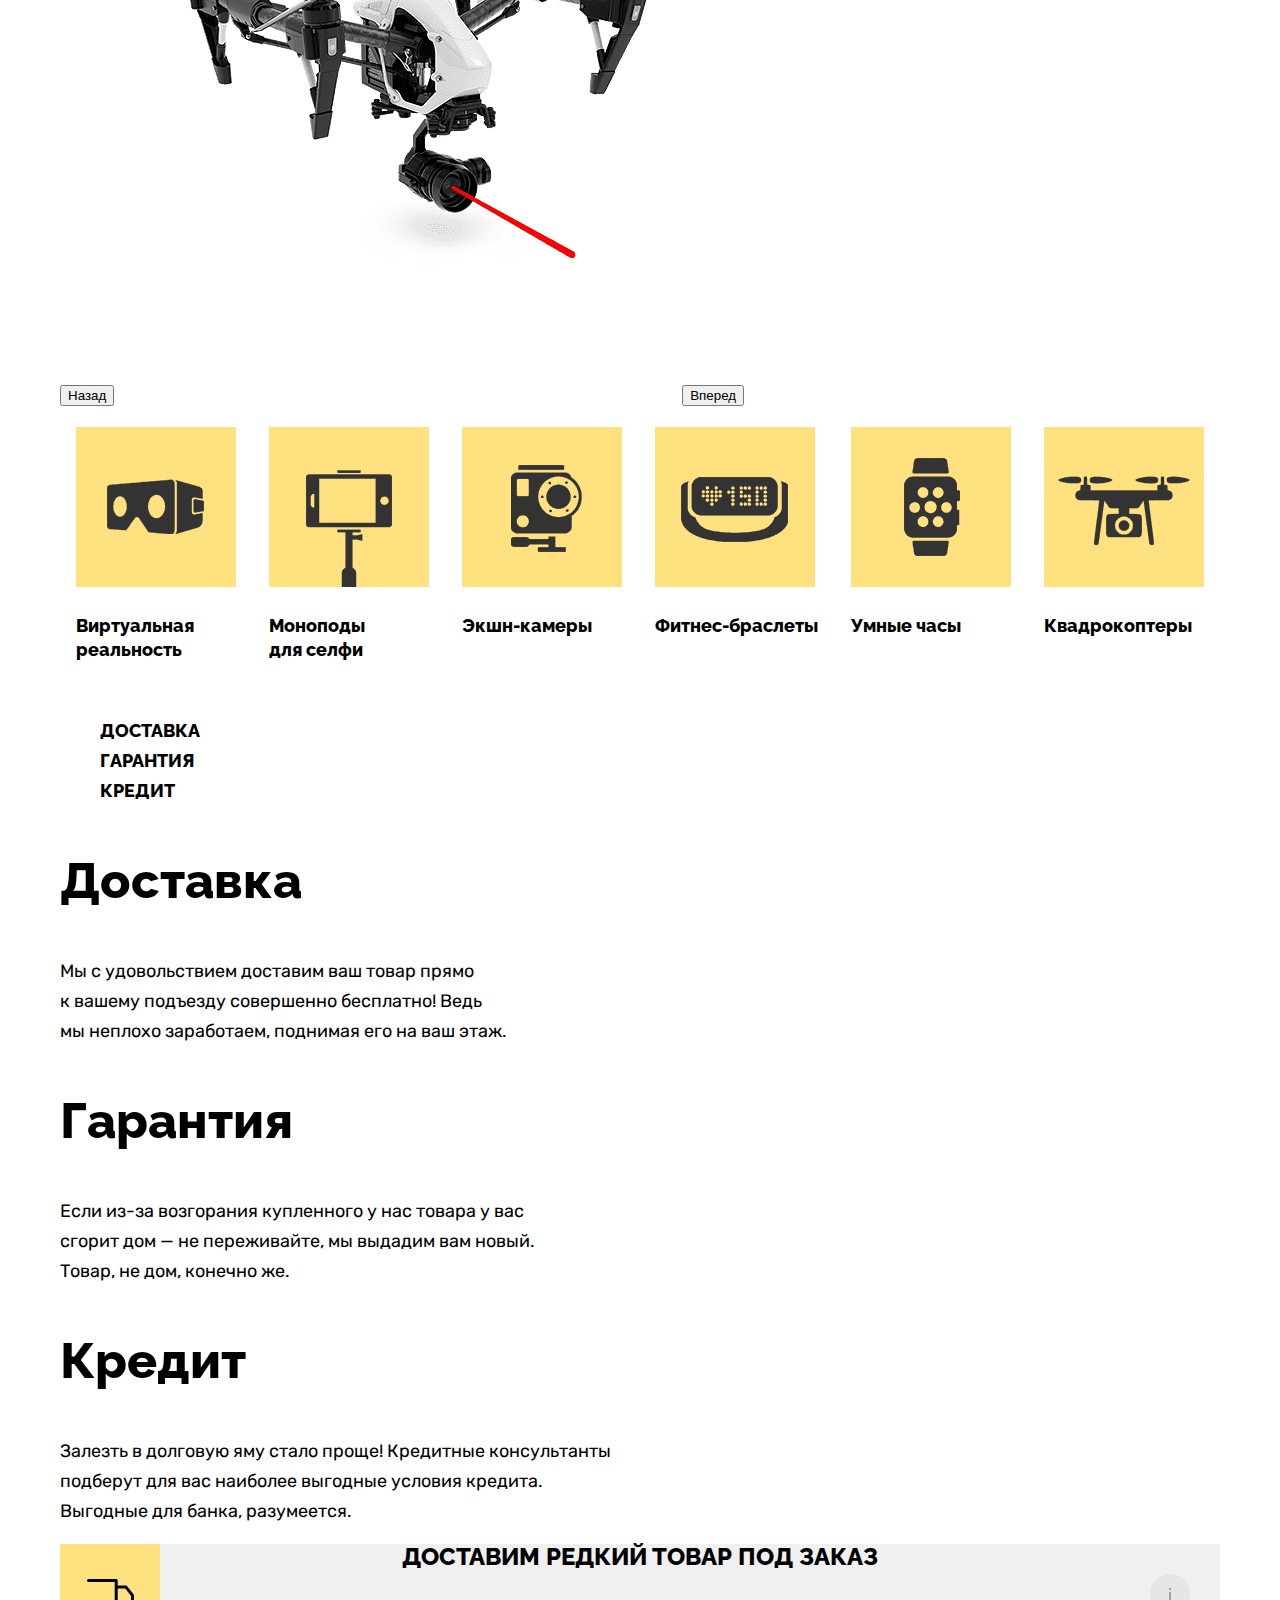
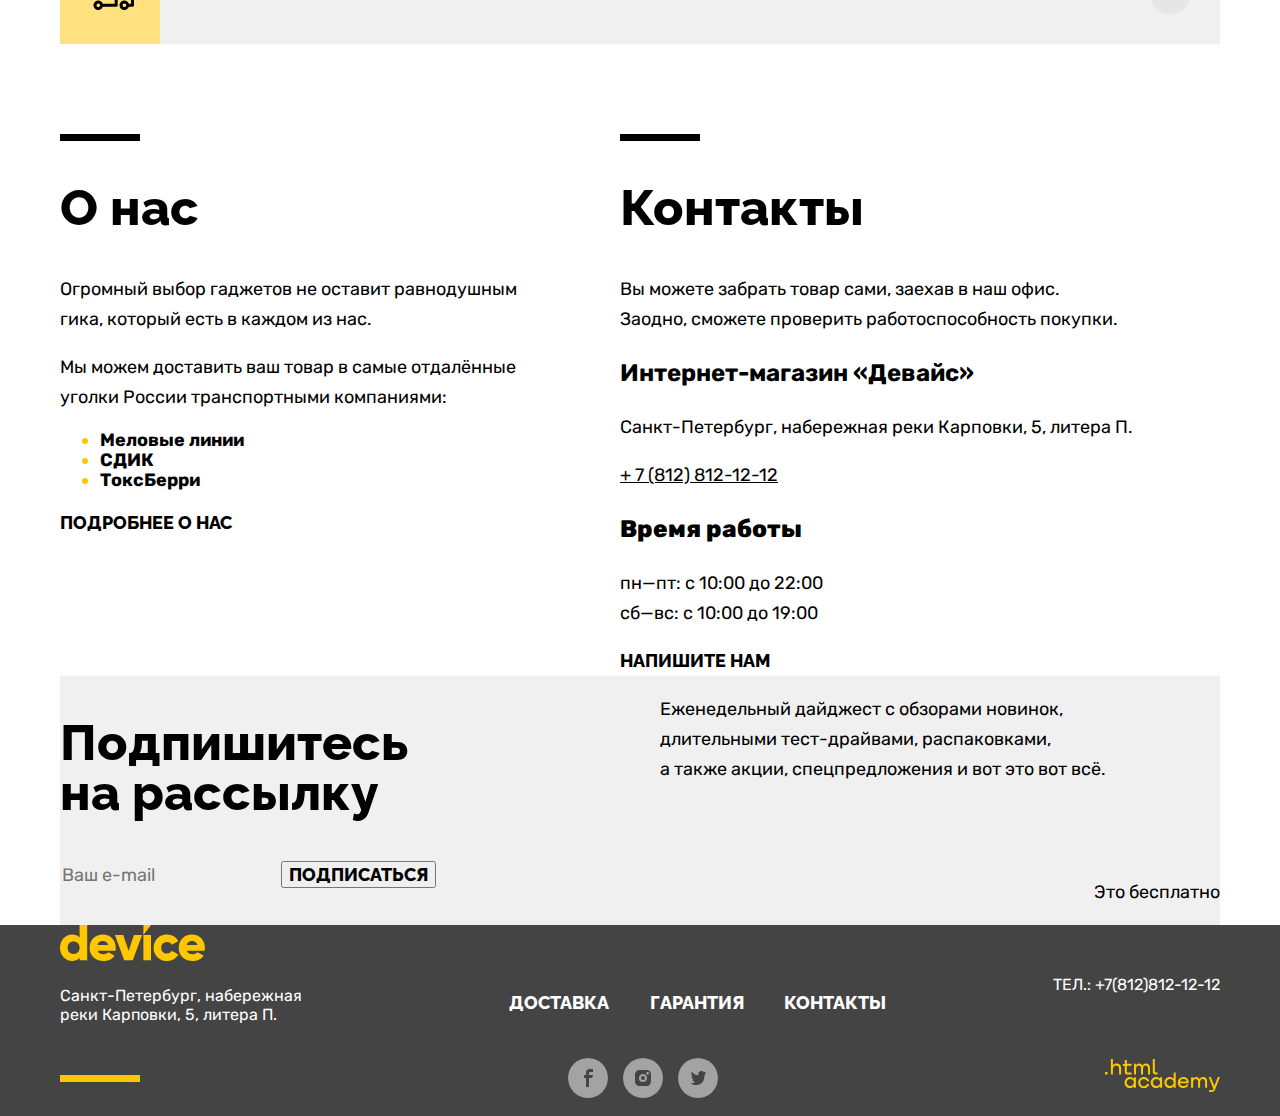
==== commit f02bcb7d: "flexs for main page" ====
--- a/index.html
+++ b/index.html
@@ -10,72 +10,77 @@
 <body>
 
   <header class="main-header">
-    <a class="logo-ref">
-      <img class="logo" src="img/header-logo.svg" alt="Логотип магазина Device" width="145" height="36">
-    </a>
-    <form action="#" method="POST">
-      <input type="search" placeholder="Поиск по сайту">
-    </form>
-    <ul class="user-menu">
-      <li>
-        <a class="navigation-link enter" href="">Войти</a>
-      </li>
-      <li>
-        <a class="navigation-link compare" href="">Сравнить</a>
-      </li>
-      <li>
-        <a class="navigation-link basket" href="">Корзина</a>
-        <div class="basket-modal-window">
-          <ul class="basket-elements">
-            <li class="basket-element">
-              <img src="img/product-1-small.png" alt="селфи-палка" width="41" height="43">
-              <p>Любительская селфи-палка</p>
-              <button>Закрыть</button>
-            </li>
-            <li class="basket-element">
-              <img src="img/product-2-small.png" alt="профессиональная селфи-палка" width="41" height="43">
-              <p>Профессиональная селфи-палка</p>
-              <button>Закрыть</button>
-              <dl>
-                <dt>Товаров</dt>
-                <dd>2</dd>
-                <dt>Сумма</dt>
-                <dd>2000<span>₽</span></dd>
-              </dl>
-              <a href="#">Открыть корзину</a>
-            </li>
-          </ul>
-        </div>
-      </li>
-    </ul>
-    <nav class="navigation">
-      <ul class="site-navigation">
-        <li class="navigation-item">
-          <a class="navigation-link-catalog" href="catalog.html">Каталог товаров</a>
-          <ul class="sub-menu">
-            <li><a href="#">Виртуальная реальность</a></li>
-            <li><a href="#">Моноподы для селфи</a></li>
-            <li><a href="#">Экшн-камеры</a></li>
-            <li><a href="#">Фитнес-браслеты</a></li>
-            <li><a href="#">Умные часы</a></li>
-            <li><a href="#">Квадрокоптеры</a></li>
-          </ul>
-        </li>
-        <li class="navigation-item">
-          <a class="navigation-link" href="#">Доставка</a>
-        </li>
-        <li class="navigation-item">
-          <a class="navigation-link" href="#">Гарантия</a>
-        </li>
-        <li class="navigation-item">
-          <a class="navigation-link" href="#">Контакты</a>
-        </li>
-      </ul>
-    </nav>
+    <div class="header-wrapper">
+      <a class="logo-ref">
+        <img class="logo" src="img/header-logo.svg" alt="Логотип магазина Device" width="145" height="36">
+      </a>
+      <div class="user-menu-wrapper">
+        <form action="#" method="POST">
+          <input type="search" placeholder="Поиск по сайту">
+        </form>
+        <ul class="user-menu">
+          <li>
+            <a class="navigation-link enter" href="">Войти</a>
+          </li>
+          <li>
+            <a class="navigation-link compare" href="">Сравнить</a>
+          </li>
+          <li>
+            <a class="navigation-link basket" href="">Корзина</a>
+            <div class="basket-modal-window">
+              <ul class="basket-elements">
+                <li class="basket-element">
+                  <img src="img/product-1-small.png" alt="селфи-палка" width="41" height="43">
+                  <p>Любительская селфи-палка</p>
+                  <button>Закрыть</button>
+                </li>
+                <li class="basket-element">
+                  <img src="img/product-2-small.png" alt="профессиональная селфи-палка" width="41" height="43">
+                  <p>Профессиональная селфи-палка</p>
+                  <button>Закрыть</button>
+                  <dl>
+                    <dt>Товаров</dt>
+                    <dd>2</dd>
+                    <dt>Сумма</dt>
+                    <dd>2000<span>₽</span></dd>
+                  </dl>
+                  <a href="#">Открыть корзину</a>
+                </li>
+              </ul>
+            </div>
+          </li>
+        </ul>
+      </div>
+
+      <nav class="navigation">
+        <ul class="site-navigation">
+          <li class="navigation-item">
+            <a class="navigation-link-catalog" href="catalog.html">Каталог товаров</a>
+            <ul class="sub-menu">
+              <li><a href="#">Виртуальная реальность</a></li>
+              <li><a href="#">Моноподы для селфи</a></li>
+              <li><a href="#">Экшн-камеры</a></li>
+              <li><a href="#">Фитнес-браслеты</a></li>
+              <li><a href="#">Умные часы</a></li>
+              <li><a href="#">Квадрокоптеры</a></li>
+            </ul>
+          </li>
+          <li class="navigation-item">
+            <a class="navigation-link" href="#">Доставка</a>
+          </li>
+          <li class="navigation-item">
+            <a class="navigation-link" href="#">Гарантия</a>
+          </li>
+          <li class="navigation-item">
+            <a class="navigation-link" href="#">Контакты</a>
+          </li>
+        </ul>
+      </nav>
+    </div>
 
   </header>
 
-  <main class="main-index">
+  <main class="main-container main-index">
 
     <h1 class="visually-hidden">Интернет-магазин Device</h1>
     <section class="slider">
@@ -88,8 +93,8 @@
           <p class="phrase">
             <b>Порхает как бабочка,<br> жалит как пчела</b>
           </p>
-          <p>Этот обычный, на первый взгляд, квадрокоптер
-            оснащен мощным лазером, замаскированным под стандартную камеру.
+          <p>Этот обычный, на первый взгляд, квадрокоптер оснащен<br>
+            мощным лазером, замаскированным под стандартную камеру.
           </p>
           <a href="#">Подробнее</a>
           <table class="table-first">
@@ -154,140 +159,151 @@
 
     <section class="catalog-items">
       <h2 class="visually-hidden"> Каталог товаров</h2>
-      <ul class="catalog-items-list">
-        <li>
-          <a class="navigation-link" href="#">
-            <h3>Виртуальная реальность</h3>
-            <img class="catalog-item" src="img/category-1.png" alt="Шлем VR" width="160" height="160">
+      <div class="catalog-items-wrapper">
+        <ul class="catalog-items-list">
+          <li>
+            <a class="navigation-link" href="#">
+              <img class="catalog-item" src="img/category-1.png" alt="Шлем VR" width="160" height="160">
+              <h3>Виртуальная<br> реальность</h3>
+            </a>
+          </li>
+          <li>
+            <a class="navigation-link" href="#">
+              <img class="catalog-item" src="img/category-2.png" alt="Монопод" width="160" height="160">
+              <h3>Моноподы<br> для селфи</h3>
+            </a>
+          </li>
+          <li>
+            <a class="navigation-link" href="#">
+              <img class="catalog-item" src="img/category-3.png" alt="Экшн-камера" width="160" height="160">
+              <h3>Экшн-камеры</h3>
+            </a>
+          </li>
+          <li>
+            <a class="navigation-link" href="#">
+              <img class="catalog-item" src="img/category-4.png" alt="Фитнес-браслет" width="160" height="160">
+              <h3>Фитнес-браслеты</h3>
+            </a>
+          </li>
+          <li>
+            <a class="navigation-link" href="#">
+              <img class="catalog-item" src="img/category-5.png" alt="Умные часы" width="160" height="160">
+              <h3>Умные часы</h3>
+            </a>
+          </li>
+          <li>
+            <a class="navigation-link" href="#">
+              <img class="catalog-item" src="img/category-6.png" alt="Квадрокоптер" width="160" height="160">
+              <h3>Квадрокоптеры</h3>
+            </a>
+          </li>
+        </ul>
+      </div>
+
+    </section>
+
+    <section class="advantages-list">
+      <div class="wrapper-advantages-list">
+        <h2 class="visually-hidden">Список преимуществ</h2>
+        <nav class="tabs-of-advantages">
+          <ul class="list-of-advantages">
+            <li><a href="#delivery">Доставка</a></li>
+            <li><a href="#garanty">Гарантия</a></li>
+            <li><a href="#credit">Кредит</a></li>
+          </ul>
+        </nav>
+
+        <div id="delivery">
+          <h3>Доставка</h3>
+          <p>Мы с удовольствием доставим ваш товар прямо<br>
+            к вашему подъезду совершенно бесплатно! Ведь<br>
+            мы неплохо заработаем, поднимая его на ваш этаж.
+          </p>
+        </div>
+        <div id="garanty">
+          <h3>Гарантия</h3>
+          <p>Если из-за возгорания купленного у нас товара у вас<br>
+            сгорит дом — не переживайте, мы выдадим вам новый.<br>
+            Товар, не дом, конечно же.
+          </p>
+        </div>
+        <div id="credit">
+          <h3>Кредит</h3>
+          <p>Залезть в долговую яму стало проще! Кредитные консультанты<br>
+            подберут для вас наиболее выгодные условия кредита.<br>
+            Выгодные для банка, разумеется.
+          </p>
+        </div>
+
+        <div class="modal-delivery">
+          <a href="#">Доставим редкий товар под заказ</a>
+        </div>
+      </div>
+
+
+    </section>
+
+    <section class="about-and-contacs">
+      <div class="about-and-contacts-wrapper">
+        <div class="about-us">
+          <div class="rect-blak"></div>
+          <h2>О нас</h2>
+          <p>
+            Огромный выбор гаджетов не оставит равнодушным<br> гика, который есть в каждом из нас.
+          </p>
+          <p>
+            Мы можем доставить ваш товар в самые отдалённые<br> уголки России транспортными компаниями:
+          </p>
+          <ul class="transport-companies">
+            <li>Меловые линии</li>
+            <li>СДИК</li>
+            <li>ТоксБерри</li>
+          </ul>
+          <a href="">
+            Подробнее о нас
           </a>
-        </li>
-        <li>
-          <a class="navigation-link" href="#">
-            <h3>Моноподы для селфи</h3>
-            <img class="catalog-item" src="img/category-2.png" alt="Монопод" width="160" height="160">
+        </div>
+        <div class="contacts">
+          <div class="rect-blak"></div>
+          <h2>Контакты</h2>
+          <p>
+            Вы можете забрать товар сами, заехав в наш офис.<br>
+            Заодно, сможете проверить работоспособность покупки.
+          </p>
+          <p class="device">
+            Интернет-магазин «Девайс»
+          </p>
+          <p class="contacts-address">
+            Санкт-Петербург, набережная реки Карповки, 5, литера П.
+          </p>
+          <a class="contacts-phone" href="tel:78128121212">
+            + 7 (812) 812-12-12
           </a>
-        </li>
-        <li>
-          <a class="navigation-link" href="#">
-            <h3>Экшн-камеры</h3>
-            <img class="catalog-item" src="img/category-3.png" alt="Экшн-камера" width="160" height="160">
+          <p class="device">
+            <b>Время работы</b>
+          </p>
+          <p>
+            пн—пт: с 10:00 до 22:00 <br>
+            сб—вс: с 10:00 до 19:00
+          </p>
+          <a class="buttos-feedback" href="#">
+            Напишите нам
           </a>
-        </li>
-        <li>
-          <a class="navigation-link" href="#">
-            <h3>Фитнес-браслеты</h3>
-            <img class="catalog-item" src="img/category-4.png" alt="Фитнес-браслет" width="160" height="160">
-          </a>
-        </li>
-        <li>
-          <a class="navigation-link" href="#">
-            <h3>Умные часы</h3>
-            <img class="catalog-item" src="img/category-5.png" alt="Умные часы" width="160" height="160">
-          </a>
-        </li>
-        <li>
-          <a class="navigation-link" href="#">
-            <h3>Квадрокоптеры</h3>
-            <img class="catalog-item" src="img/category-6.png" alt="Квадрокоптер" width="160" height="160">
-          </a>
-        </li>
-      </ul>
-    </section>
-
-    <section class="advantages-list">
-      <h2 class="visually-hidden">Список преимуществ</h2>
-      <nav class="tabs-of-advantages">
-        <ul class="list-of-advantages">
-          <li><a href="#delivery">Доставка</a></li>
-          <li><a href="#garanty">Гарантия</a></li>
-          <li><a href="#credit">Кредит</a></li>
-        </ul>
-      </nav>
-
-      <div id="delivery">
-        <h3>Доставка</h3>
-        <p>Мы с удовольствием доставим ваш товар прямо
-          к вашему подъезду совершенно бесплатно! Ведь
-          мы неплохо заработаем, поднимая его на ваш этаж.
-        </p>
-      </div>
-      <div id="garanty">
-        <h3>Гарантия</h3>
-        <p>Если из-за возгорания купленного у нас товара у вас
-          сгорит дом — не переживайте, мы выдадим вам новый.
-          Товар, не дом, конечно же.
-        </p>
-      </div>
-      <div id="credit">
-        <h3>Кредит</h3>
-        <p>Залезть в долговую яму стало проще! Кредитные консультанты
-          подберут для вас наиболее выгодные условия кредита.
-          Выгодные для банка, разумеется.
-        </p>
-      </div>
-
-      <div class="modal-delivery">
-        <a href="#">Доставим редкий товар под заказ</a>
-      </div>
-
-    </section>
-
-    <section class="about-and-contacs">
-      <div class="about-us">
-        <h2>О нас</h2>
-        <p>
-          Огромный выбор гаджетов не оставит равнодушным гика, который есть в каждом из нас.
-        </p>
-        <p>
-          Мы можем доставить ваш товар в самые отдалённые уголки России транспортными компаниями:
-        </p>
-        <ul class="transport-companies">
-          <li>Меловые линии</li>
-          <li>СДИК</li>
-          <li>ТоксБерри</li>
-        </ul>
-        <a href="">
-          Подробнее о нас
-        </a>
-      </div>
-      <div class="contacts">
-        <h2>Контакты</h2>
-        <p>
-          Вы можете забрать товар сами, заехав в наш офис.
-          Заодно, сможете проверить работоспособность покупки.
-        </p>
-        <p class="device">
-          Интернет-магазин «Девайс»
-        </p>
-        <p class="contacts-address">
-          Санкт-Петербург, набережная реки Карповки, 5, литера П.
-        </p>
-        <a class="contacts-phone" href="tel:78128121212">
-          + 7 (812) 812-12-12
-        </a>
-        <p class="device">
-          <b>Время работы</b>
-        </p>
-        <p>
-          пн—пт: с 10:00 до 22:00 <br>
-          сб—вс: с 10:00 до 19:00
-        </p>
-        <a class="buttos-feedback" href="#">
-          Напишите нам
-        </a>
-      </div>
+        </div>
+      </div>
+
     </section>
 
     <section class="sign-to-subscription">
-      <div>
-        <h2>Подпишитесь на рассылку</h2>
-        <p>
-          Еженедельный дайджест с обзорами новинок,
-          длительными тест-драйвами, распаковками,
+      <div class="h2-p-wrapper">
+        <h2 class="h2-wrapper">Подпишитесь<br> на рассылку</h2>
+        <p class="p-wrapper">
+          Еженедельный дайджест с обзорами новинок,<br>
+          длительными тест-драйвами, распаковками,<br>
           а также акции, спецпредложения и вот это вот всё.
         </p>
       </div>
-      <div>
+      <div class="form-wrapper">
         <form>
           <input class="email" placeholder="Ваш e-mail">
           <button class="subscribe-button" href="#">Подписаться</button>
@@ -299,52 +315,55 @@
   </main>
 
   <footer class="main-footer">
-    <img class="logo-yellow" src="img/device.svg" alt="Желтый логотип магазина Device" width="145" height="36">
-    <div>
-      <p>
-        Санкт-Петербург, набережная<br>
-        реки Карповки, 5, литера П.
-      </p>
-      <ul class="footer-list">
-        <li>
-          <a href="#">Доставка</a>
-        </li>
-        <li>
-          <a href="#">Гарантия</a>
-        </li>
-        <li>
-          <a href="#">Контакты</a>
-        </li>
-      </ul>
-      <a class="footer-contacts-address-phone" href="tel:+78128121212">Тел.: +7(812)812-12-12</a>
+    <div class="footer-wrapper">
+      <img class="logo-yellow" src="img/device.svg" alt="Желтый логотип магазина Device" width="145" height="36">
+      <div class="footer-mini-wrapper">
+        <p>
+          Санкт-Петербург, набережная<br>
+          реки Карповки, 5, литера П.
+        </p>
+        <ul class="footer-list">
+          <li>
+            <a href="#">Доставка</a>
+          </li>
+          <li>
+            <a href="#">Гарантия</a>
+          </li>
+          <li>
+            <a href="#">Контакты</a>
+          </li>
+        </ul>
+        <a class="footer-contacts-address-phone" href="tel:+78128121212">Тел.: +7(812)812-12-12</a>
+      </div>
+      <div class="wrapper-footer-socials">
+        <div class="rect"></div>
+        <div>
+          <ul class="footer-social-list">
+            <li class="footer-social-item">
+              <a class="button social-facebook" href="https://www.facebook.com/htmlacademy">
+                <span class="visually-hidden">Фэйсбук</span>
+              </a>
+            </li>
+            <li class="footer-social-item">
+              <a class="button social-instagram"" href=" https://www.instagram.com/htmlacademy/"> <span
+                class="visually-hidden">Инстаграмм</span>
+              </a>
+            </li>
+            <li class="footer-social-item">
+              <a class="button social-twitter" href="https://twitter.com/htmlacademy">
+                <span class="visually-hidden">Твиттер</span>
+              </a>
+            </li>
+          </ul>
+        </div>
+        <a class="about-text" href="https://htmlacademy.ru/">
+          <img src="img/htmlacademy.svg" alt="логотип htmlacademy" width="115" height="34">
+        </a>
+      </div>
     </div>
-    <div class="wrapper-footer-socials">
-      <div class="rect"></div>
-      <div>
-        <ul class="footer-social-list">
-          <li class="footer-social-item">
-            <a class="button social-facebook" href="https://www.facebook.com/htmlacademy">
-              <span class="visually-hidden">Фэйсбук</span>
-            </a>
-          </li>
-          <li class="footer-social-item">
-            <a class="button social-instagram"" href=" https://www.instagram.com/htmlacademy/"> <span
-              class="visually-hidden">Инстаграмм</span>
-            </a>
-          </li>
-          <li class="footer-social-item">
-            <a class="button social-twitter" href="https://twitter.com/htmlacademy">
-              <span class="visually-hidden">Твиттер</span>
-            </a>
-          </li>
-        </ul>
-      </div>
-      <a class="about-text" href="https://htmlacademy.ru/">
-        <img src="img/htmlacademy.svg" alt="логотип htmlacademy" width="115" height="34">
-      </a>
-    </div>
 
   </footer>
+
 </body>
 
 </html>
--- a/styles/style.css
+++ b/styles/style.css
@@ -30,13 +30,24 @@
     font-display: swap;
 }
 
+html{
+    height: 100%;
+}
+
 body {
+    margin: 0;
+    display: flex;
+    flex-direction: column;
     font-family: "Rubik", sans-serif;
     font-size: 18px;
     line-height: 30px;
     font-weight: 400;
     background-color: #fff;
     color: #000;
+}
+
+.main-container{
+    flex-grow: 1;
 }
 
 a,
@@ -70,11 +81,29 @@
 }
 /*---------------HEADER--------------------------------------------*/
 
-.logo-ref .logo {
-    position: absolute;
-    top: -30px;
-    left: 61px;
-}
+.user-menu-wrapper{
+    display: flex;
+}
+
+ul.user-menu{
+    display: flex;
+    width: 600px;
+    justify-content: space-between;
+    margin-left: auto;
+    padding-right: 25px;
+}
+
+.site-navigation{
+    display: flex;
+    width: 1040px;
+    justify-content: space-between;
+}
+
+.header-wrapper{
+    width:1041px;
+    margin: 0 auto;
+}
+
 
 .main-header {
     margin-top: 40px;
@@ -142,6 +171,11 @@
     color: rgba(0, 0, 0, 0.3)
 }
 /*---------------------SLIDER----------------------------------------------*/
+section.slider{
+    margin: 0 auto;
+    width: 1160px;
+}
+
 
 .slider .phrase {
     font-family: "Raleway", sans-serif;
@@ -159,6 +193,8 @@
     font-weight: 400;
 }
 /*------------------------------CATALOG-ITEMS-------------------------------------*/
+
+
 .catalog-items h3{
     font-size: 18px;
     line-height: 24px;
@@ -169,6 +205,10 @@
     position: relative;
 }
 
+.catalog-items-list{
+    padding: 0;
+}
+
 .catalog-items-list img {
     background-color:#FFE17F;
 }
@@ -178,6 +218,15 @@
     justify-content: space-around;
 }
 
+.catalog-items-wrapper {
+    width: 1160px;
+    margin: 0 auto;
+}
+
+.catalog-items {
+    display: flex;
+    justify-content: space-between;
+}
 /*---------------------------------------ADVANTAGES LIST--------------------------------*/
 .advantages-list h3{
     font-family: "Raleway", sans-serif;
@@ -185,7 +234,9 @@
     line-height: 50px;
 }
 .modal-delivery{
-    
+    position: relative; 
+    width: 1160px;
+    margin: 0 auto;
     margin-bottom: 90px;
     background-color: #F0F0F0;
     height: 100px;
@@ -216,11 +267,34 @@
     right: 0;
 }
 
+.wrapper-advantages-list {
+    width: 1160px;
+    margin: 0 auto;
+}
+
 /*------------------------------------ABOUT AND CONTACTS-----------------------------*/
 .about-and-contacs h2{
     font-family: "Raleway", sans-serif;
     font-size: 50px;
     line-height: 50px;
+}
+
+.about-us, 
+.contacts {
+    width: 560px;
+}
+
+.rect-blak{
+    width: 80px;
+    height: 7px;
+    background-color: #000;
+}
+
+.about-and-contacts-wrapper{
+    width: 1160px;
+    margin: 0 auto;
+    display: flex;
+
 }
 
 .contacts .contacts-phone{
@@ -254,6 +328,8 @@
 
 .sign-to-subscription{
     background-color: #F0F0F0;
+    width: 1160px;
+    margin: 0 auto;
 }
 
 .sign-to-subscription h2{
@@ -271,11 +347,32 @@
     font-size: 18px;
     line-height: 30px;
 }
+.h2-wrapper{
+    width:560px;
+}
+.p-wrapper{
+    width:560px;
+}
+
+.h2-p-wrapper{
+    display: flex;
+    justify-content: space-between;
+}
+
+.form-wrapper{
+    display: flex;
+    justify-content: space-between;
+}
 
 /*----------------------------------------------------FOOTER-----------------------------------------*/
 .main-footer {
     background-color: #444444;
     color: #fff;
+}
+
+.footer-wrapper{
+    width: 1160px;
+    margin: 0 auto;
 }
 
 .main-footer a{
@@ -350,6 +447,12 @@
     justify-content: space-between;
     align-items: center;
 }
+.footer-mini-wrapper{
+    display: flex;
+    justify-content: space-between;
+
+}
+
 /*-----------------------------------------CATALOG-----------------------------*/
 
 .inner-header h1{
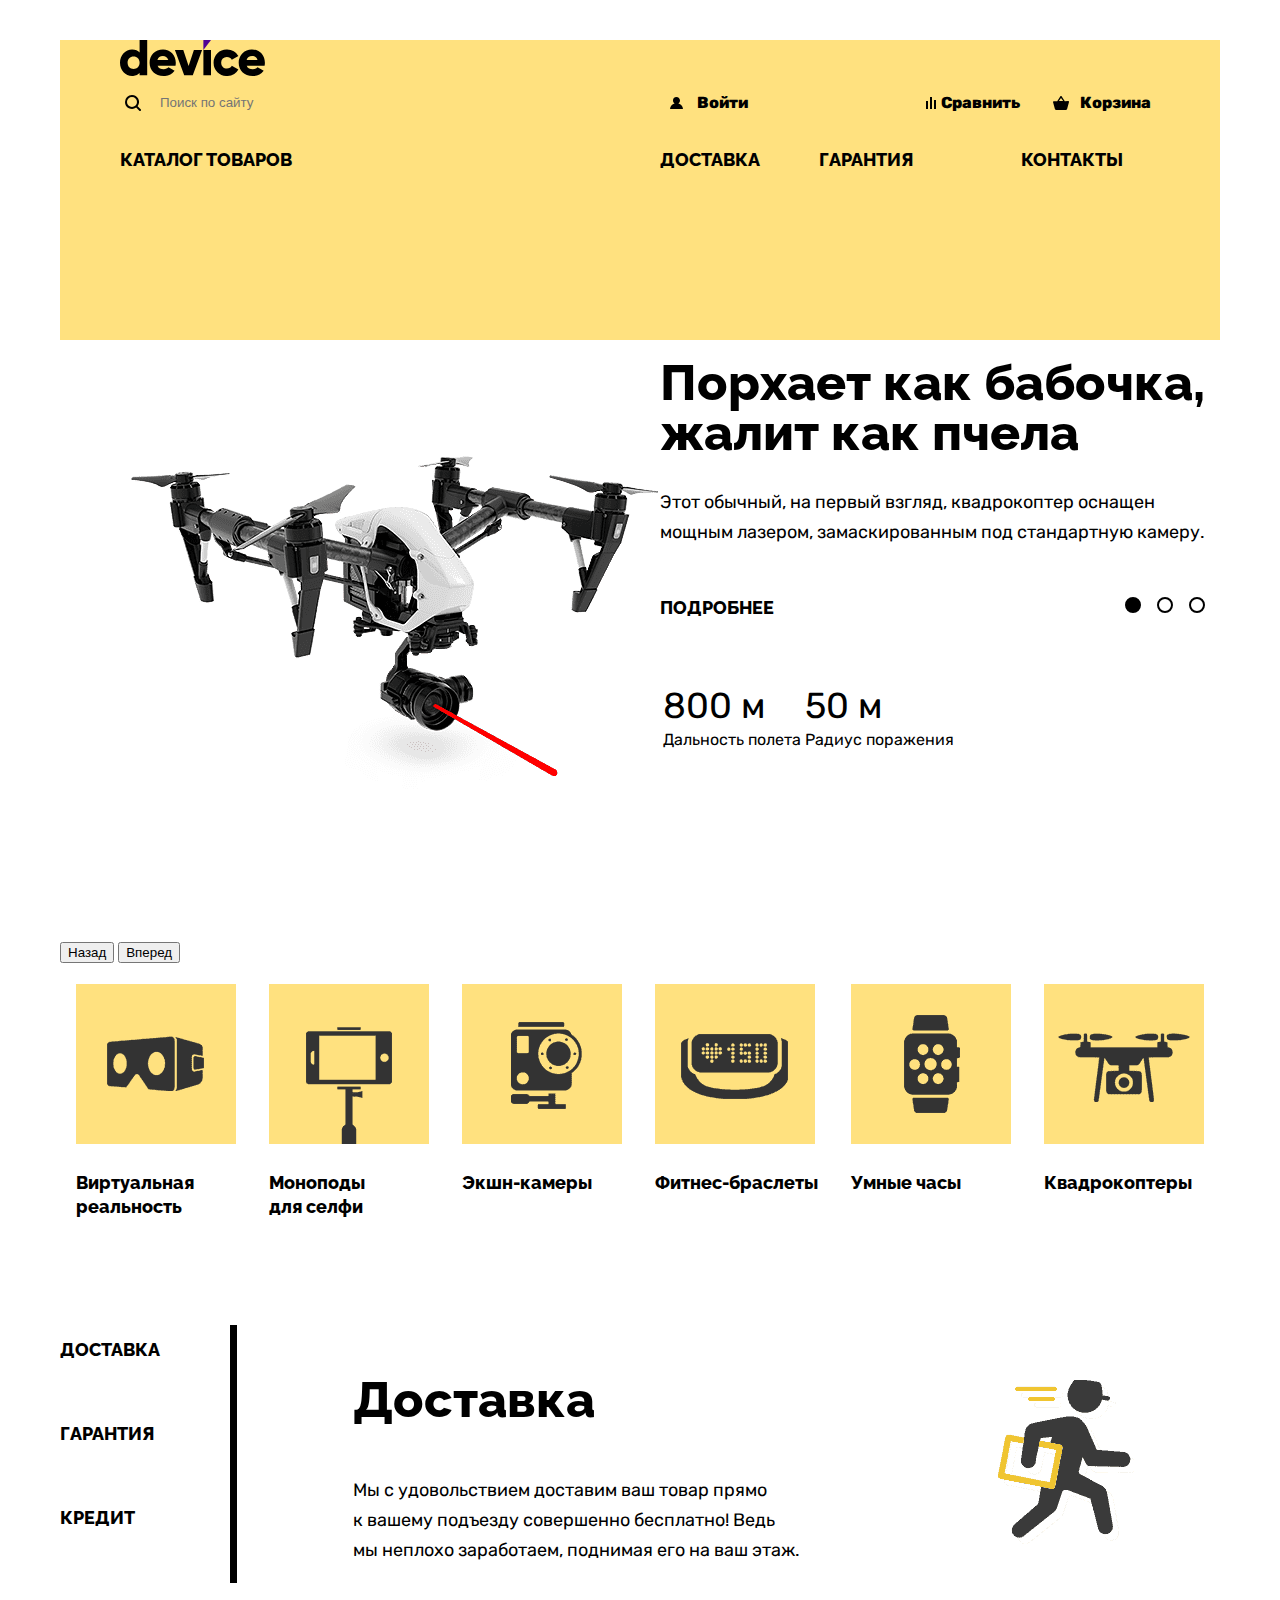
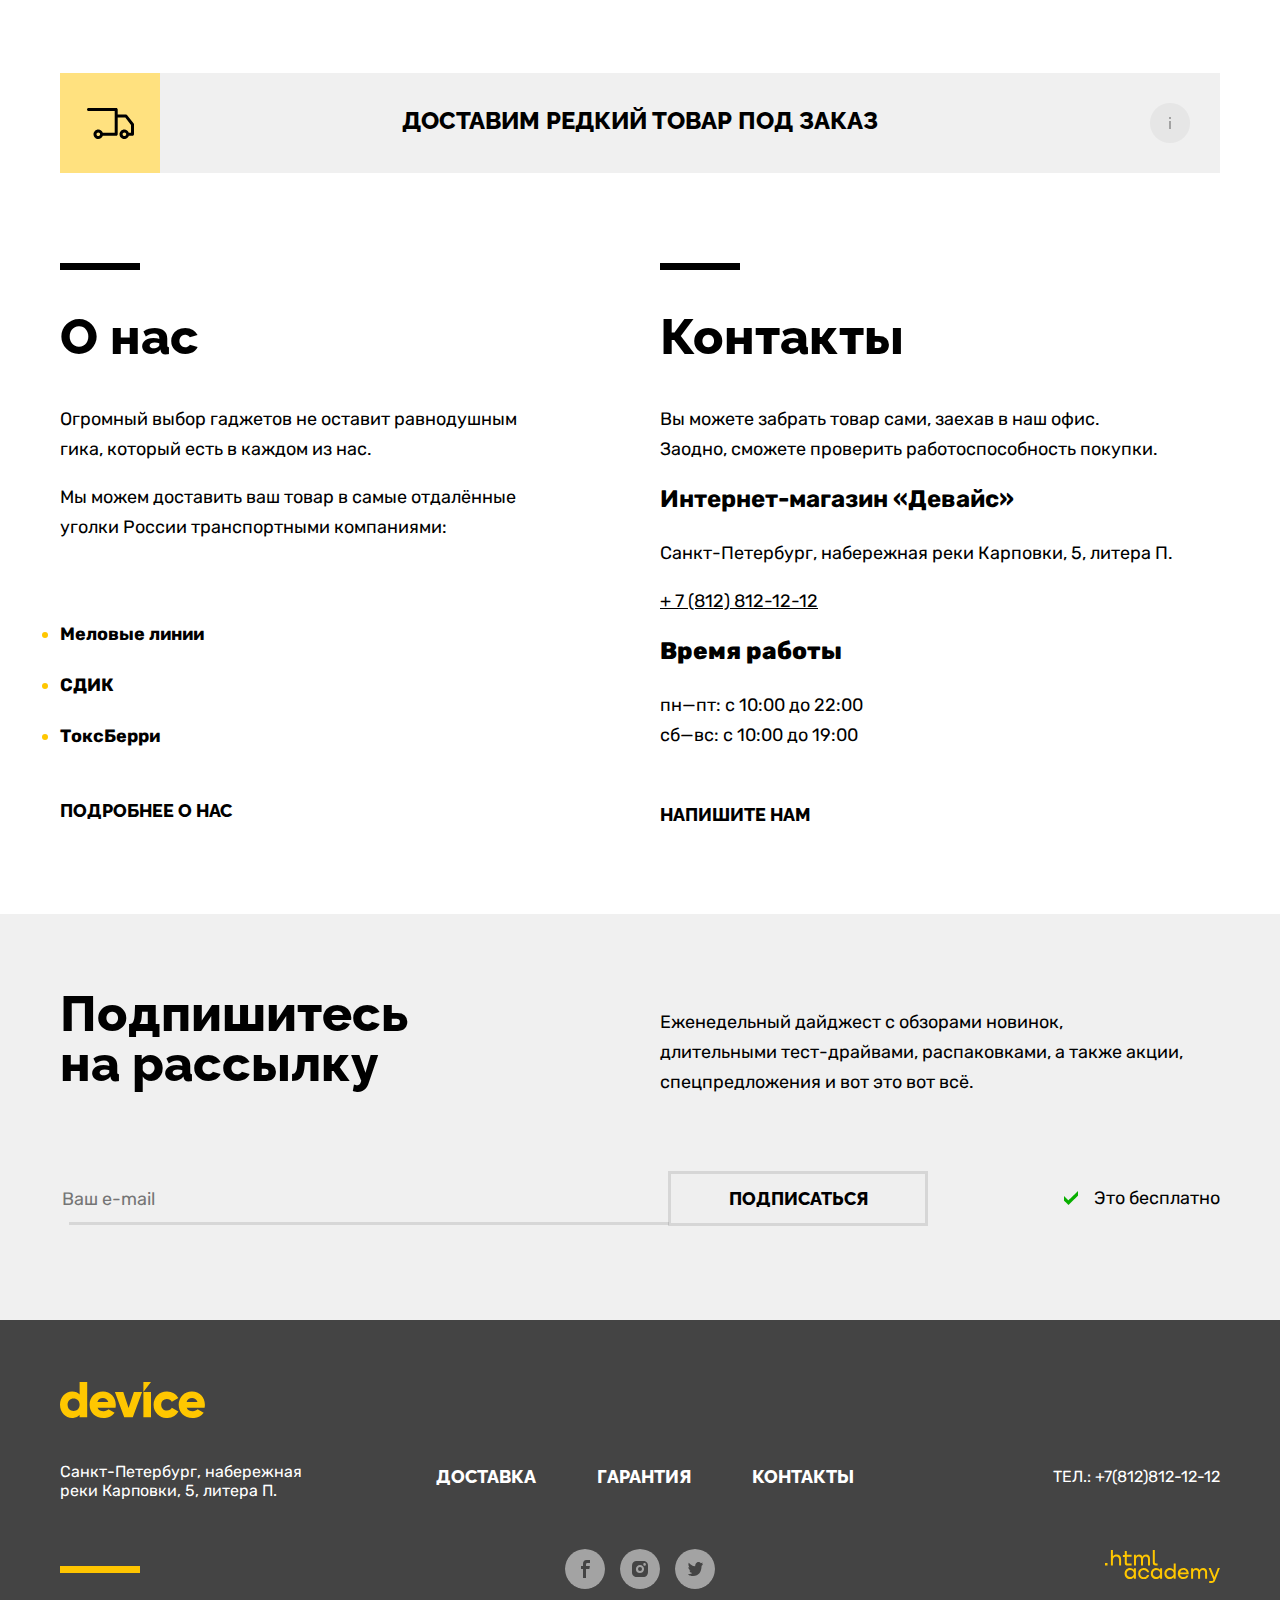
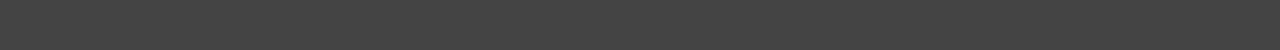
==== commit 1c8f0f9f: "added vertical styles for main page" ====
--- a/index.html
+++ b/index.html
@@ -15,17 +15,17 @@
         <img class="logo" src="img/header-logo.svg" alt="Логотип магазина Device" width="145" height="36">
       </a>
       <div class="user-menu-wrapper">
-        <form action="#" method="POST">
+        <form action="#" method="POST" class="form">
           <input type="search" placeholder="Поиск по сайту">
         </form>
         <ul class="user-menu">
-          <li>
+          <li class="ent">
             <a class="navigation-link enter" href="">Войти</a>
           </li>
-          <li>
+          <li class="comp">
             <a class="navigation-link compare" href="">Сравнить</a>
           </li>
-          <li>
+          <li class="bask">
             <a class="navigation-link basket" href="">Корзина</a>
             <div class="basket-modal-window">
               <ul class="basket-elements">
@@ -54,7 +54,7 @@
 
       <nav class="navigation">
         <ul class="site-navigation">
-          <li class="navigation-item">
+          <li class="navigation-item-cat">
             <a class="navigation-link-catalog" href="catalog.html">Каталог товаров</a>
             <ul class="sub-menu">
               <li><a href="#">Виртуальная реальность</a></li>
@@ -65,10 +65,10 @@
               <li><a href="#">Квадрокоптеры</a></li>
             </ul>
           </li>
-          <li class="navigation-item">
+          <li class="navigation-item-del">
             <a class="navigation-link" href="#">Доставка</a>
           </li>
-          <li class="navigation-item">
+          <li class="navigation-item-har">
             <a class="navigation-link" href="#">Гарантия</a>
           </li>
           <li class="navigation-item">
@@ -88,27 +88,41 @@
         Слайдер товаров
       </h2>
       <ul class="slider-pagination">
-        <li class="slider-pagination-item">
-          <span class="visually-hidden">1 товар</span><br>
-          <p class="phrase">
-            <b>Порхает как бабочка,<br> жалит как пчела</b>
-          </p>
-          <p>Этот обычный, на первый взгляд, квадрокоптер оснащен<br>
-            мощным лазером, замаскированным под стандартную камеру.
-          </p>
-          <a href="#">Подробнее</a>
-          <table class="table-first">
-            <tr>
-              <td>800 м</td>
-              <td>50 м</td>
-            </tr>
-            <tr>
-              <th>Дальность полета</th>
-              <th>Радиус поражения</th>
-            </tr>
-          </table>
-        </li>
-        <li class="slider-pagination-item">
+        <div class="slider-item-wrapper">
+          <li class="slider-pagination-item">
+            <span class="visually-hidden">1 товар</span><br>
+            <div class="slider-image-wrapper">
+              <img class="slider-first-image" src="img/slider-1.png" alt="Палка селфи" width="560" height="560">
+            </div>
+            <div class="slider-description-block">
+              <p class="phrase">
+                <b>Порхает как бабочка,<br> жалит как пчела</b>
+              </p>
+              <p class="pharse-about">Этот обычный, на первый взгляд, квадрокоптер оснащен<br>
+                мощным лазером, замаскированным под стандартную камеру.
+              </p>
+              <div class="slider-buttons">
+                <a href="#">Подробнее</a>
+                <div class="ellipse-wrapper">
+                  <a href="#" class="ellipse active"></a>
+                  <a href="#" class="ellipse"></a>
+                  <a href="#" class="ellipse"></a>
+                </div>
+              </div>
+              <table class="table-first">
+                <tr>
+                  <td>800 м</td>
+                  <td>50 м</td>
+                </tr>
+                <tr>
+                  <th>Дальность полета</th>
+                  <th>Радиус поражения</th>
+                </tr>
+              </table>
+            </div>
+          </li>
+        </div>
+        <!-- <li class="slider-pagination-item">
           <span class="visually-hidden">2 товар</span><br>
           <p class="phrase">
             <b>Худеем правильно</b>
@@ -147,12 +161,12 @@
               <th>Материал</th>
             </tr>
           </table>
-        </li>
+        </li> -->
       </ul>
 
       <div class="control-elements">
         <button class="prev-button" type="button">Назад</button>
-        <img class="slider-first-image" src="img/slider-1.png" alt="Палка селфи" width="560" height="560">
+
         <button class="next-button" type="button">Вперед</button>
       </div>
     </section>
@@ -199,48 +213,48 @@
           </li>
         </ul>
       </div>
-
     </section>
 
     <section class="advantages-list">
       <div class="wrapper-advantages-list">
         <h2 class="visually-hidden">Список преимуществ</h2>
-        <nav class="tabs-of-advantages">
-          <ul class="list-of-advantages">
-            <li><a href="#delivery">Доставка</a></li>
-            <li><a href="#garanty">Гарантия</a></li>
-            <li><a href="#credit">Кредит</a></li>
-          </ul>
-        </nav>
-
-        <div id="delivery">
-          <h3>Доставка</h3>
-          <p>Мы с удовольствием доставим ваш товар прямо<br>
-            к вашему подъезду совершенно бесплатно! Ведь<br>
-            мы неплохо заработаем, поднимая его на ваш этаж.
-          </p>
-        </div>
-        <div id="garanty">
-          <h3>Гарантия</h3>
-          <p>Если из-за возгорания купленного у нас товара у вас<br>
-            сгорит дом — не переживайте, мы выдадим вам новый.<br>
-            Товар, не дом, конечно же.
-          </p>
-        </div>
-        <div id="credit">
-          <h3>Кредит</h3>
-          <p>Залезть в долговую яму стало проще! Кредитные консультанты<br>
-            подберут для вас наиболее выгодные условия кредита.<br>
-            Выгодные для банка, разумеется.
-          </p>
-        </div>
+        <div class="adv-list-wrapper">
+          <nav class="tabs-of-advantages">
+            <ul class="list-of-advantages">
+              <li><a href="#delivery">Доставка</a></li>
+              <li><a href="#garanty">Гарантия</a></li>
+              <li><a href="#credit">Кредит</a></li>
+            </ul>
+          </nav>
+
+          <div id="delivery">
+            <h3>Доставка</h3>
+            <p>Мы с удовольствием доставим ваш товар прямо<br>
+              к вашему подъезду совершенно бесплатно! Ведь<br>
+              мы неплохо заработаем, поднимая его на ваш этаж.
+            </p>
+          </div>
+          <!-- <div id="garanty">
+            <h3>Гарантия</h3>
+            <p>Если из-за возгорания купленного у нас товара у вас<br>
+              сгорит дом — не переживайте, мы выдадим вам новый.<br>
+              Товар, не дом, конечно же.
+            </p>
+          </div>
+          <div id="credit">
+            <h3>Кредит</h3>
+            <p>Залезть в долговую яму стало проще! Кредитные консультанты<br>
+              подберут для вас наиболее выгодные условия кредита.<br>
+              Выгодные для банка, разумеется.
+            </p>
+          </div> -->
+        </div>
+
 
         <div class="modal-delivery">
           <a href="#">Доставим редкий товар под заказ</a>
         </div>
       </div>
-
-
     </section>
 
     <section class="about-and-contacs">
@@ -248,12 +262,15 @@
         <div class="about-us">
           <div class="rect-blak"></div>
           <h2>О нас</h2>
-          <p>
-            Огромный выбор гаджетов не оставит равнодушным<br> гика, который есть в каждом из нас.
-          </p>
-          <p>
-            Мы можем доставить ваш товар в самые отдалённые<br> уголки России транспортными компаниями:
-          </p>
+          <div class="about-us-info-wrapper">
+            <p>
+              Огромный выбор гаджетов не оставит равнодушным<br> гика, который есть в каждом из нас.
+            </p>
+            <p>
+              Мы можем доставить ваш товар в самые отдалённые<br> уголки России транспортными компаниями:
+            </p>
+          </div>
+
           <ul class="transport-companies">
             <li>Меловые линии</li>
             <li>СДИК</li>
@@ -282,7 +299,7 @@
           <p class="device">
             <b>Время работы</b>
           </p>
-          <p>
+          <p class="working-time">
             пн—пт: с 10:00 до 22:00 <br>
             сб—вс: с 10:00 до 19:00
           </p>
@@ -295,20 +312,22 @@
     </section>
 
     <section class="sign-to-subscription">
-      <div class="h2-p-wrapper">
-        <h2 class="h2-wrapper">Подпишитесь<br> на рассылку</h2>
-        <p class="p-wrapper">
-          Еженедельный дайджест с обзорами новинок,<br>
-          длительными тест-драйвами, распаковками,<br>
-          а также акции, спецпредложения и вот это вот всё.
-        </p>
-      </div>
-      <div class="form-wrapper">
-        <form>
-          <input class="email" placeholder="Ваш e-mail">
-          <button class="subscribe-button" href="#">Подписаться</button>
-        </form>
-        <p>Это бесплатно</p>
+      <div class="sign-to-subscription-wrapper">
+        <div class="h2-p-wrapper">
+          <h2 class="h2-wrapper">Подпишитесь<br> на рассылку</h2>
+          <p class="p-wrapper">
+            Еженедельный дайджест с обзорами новинок,<br>
+            длительными тест-драйвами, распаковками,
+            а также акции,<br> спецпредложения и вот это вот всё.
+          </p>
+        </div>
+        <div class="form-wrapper">
+          <form>
+            <input class="email" placeholder="Ваш e-mail">
+            <button class="subscribe-button" href="#">Подписаться</button>
+          </form>
+          <p class="itsfree">Это бесплатно</p>
+        </div>
       </div>
     </section>
 
@@ -337,7 +356,7 @@
       </div>
       <div class="wrapper-footer-socials">
         <div class="rect"></div>
-        <div>
+        <div class="footer-social-list-wrapper">
           <ul class="footer-social-list">
             <li class="footer-social-item">
               <a class="button social-facebook" href="https://www.facebook.com/htmlacademy">
--- a/styles/style.css
+++ b/styles/style.css
@@ -38,12 +38,14 @@
     margin: 0;
     display: flex;
     flex-direction: column;
+    min-height: 100%;
     font-family: "Rubik", sans-serif;
     font-size: 18px;
     line-height: 30px;
     font-weight: 400;
     background-color: #fff;
     color: #000;
+    box-sizing: border-box;
 }
 
 .main-container{
@@ -59,6 +61,7 @@
     line-height: 21px;
     text-transform: uppercase;
     font-weight: 800;
+    cursor: pointer;
 }
 
 li {
@@ -68,7 +71,14 @@
 } 
 
 .visually-hidden {
-    display: none;
+    position: absolute;
+    width: 1px;
+    height: 1px;
+    margin: -1px;
+    padding: 0;
+    border: 0;
+    clip: rect(0 0 0 0);
+    overflow: hidden;
 }
 
 .sub-menu,
@@ -78,36 +88,59 @@
 
 .site-navigation > li:hover .sub-menu {
     display: block;
+    position: absolute;
 }
 /*---------------HEADER--------------------------------------------*/
 
 .user-menu-wrapper{
     display: flex;
-}
+    flex-wrap: wrap;
+    width: 1075px;
+    margin-bottom: 29px;
+}
+
+
 
 ul.user-menu{
     display: flex;
-    width: 600px;
-    justify-content: space-between;
-    margin-left: auto;
-    padding-right: 25px;
+    align-items:center;
+    padding:0;
+    margin:0;
+}
+
+.ent{
+    min-width:240px;
+    margin-right:15px;
+}
+
+.comp{
+    min-width:130px;
+}
+
+.bask{
+    min-width:135px;
+}
+
+.navigation{
+    width: 1040px;
 }
 
 .site-navigation{
     display: flex;
-    width: 1040px;
-    justify-content: space-between;
+    flex-wrap: wrap;
+    padding-left:0;
 }
 
 .header-wrapper{
-    width:1041px;
-    margin: 0 auto;
+    width:1075px;
+    margin-left:60px;
+    margin-right: 25px;
 }
 
 
 .main-header {
+    margin:0 auto;
     margin-top: 40px;
-    position: relative;
     height: 300px;
     background-color: #FFE17F;
 }
@@ -133,6 +166,23 @@
     font-family: "Rubik", sans-serif;
     font-size: 16px;
     line-height: 19px;
+    padding: 10px;
+}
+
+.enter{
+    width: 245px;
+    padding-left: 46px;
+}
+
+.compare{
+    width:136px;
+    padding-left: 35px;
+}
+
+.basket{
+    width:136px;
+    padding-left: 44px;
+    border-radius: 20px;
 }
 
 .enter::before {
@@ -140,7 +190,7 @@
     position: absolute;
     width: 20px;
     height: 20px;
-    left: -20px;
+    left: 15px;
     background: url("../img/user.svg") no-repeat center;
 }
 
@@ -149,7 +199,7 @@
     position: absolute;
     width: 20px;
     height: 20px;
-    left: -20px;
+    left: 15px;
     background: url("../img/compare.svg") no-repeat center;
 }
 
@@ -158,9 +208,30 @@
     position: absolute;
     width: 20px;
     height: 20px;
-    left: -20px;
+    left: 15px;
     background: url("../img/cart.svg") no-repeat center;
 }
+
+.form{
+    align-self: center;
+}
+
+input[type="search"] {
+    padding-left: 52px;
+    border:none;
+    background-image:none;
+    background-color:transparent;
+    box-shadow: none;
+    background-image: url("../img/search.svg");
+    background-repeat: no-repeat;
+    background-position: 5px;
+    width: 516px;
+    padding:10px;
+    padding-left: 40px;
+    border-radius: 20px;
+    margin-right: 15px;
+}
+
 
 .navigation-link.exit{
     font-family: "Rubik", sans-serif;
@@ -170,12 +241,59 @@
     font-weight: 400;
     color: rgba(0, 0, 0, 0.3)
 }
+
+
 /*---------------------SLIDER----------------------------------------------*/
 section.slider{
     margin: 0 auto;
     width: 1160px;
 }
 
+.slider-image-wrapper{
+    width:560px;
+    height:560px;
+}
+
+.phrase{
+    min-height:110px;
+    padding:0;
+    margin:0;
+    margin-bottom:19px;
+}
+
+.pharse-about{
+    min-height:80px;
+    margin:0;
+    margin-bottom: 30px;
+}
+
+.slider-buttons{
+    display:flex;
+    justify-content: space-between;
+    margin-bottom: 70px;
+}
+
+
+.ellipse.active{
+    background-color:#000;
+}
+
+.ellipse-wrapper{
+    display:flex;
+    width: 80px;
+    justify-content: space-between;
+}
+
+.ellipse{
+    width:12px;
+    height:12px;
+    border: 2px solid #000000;
+    border-radius: 50%;
+}
+
+.slider-pagination-item{
+    display:flex;
+}
 
 .slider .phrase {
     font-family: "Raleway", sans-serif;
@@ -201,8 +319,19 @@
     text-transform: none;
 }
 
-.navigation-link-catalog {
-    position: relative;
+.navigation-item-cat{
+    width: 236px;
+    margin-right:304px;
+}
+
+.navigation-item-del{
+    width:140px;
+    margin-right:19px;
+}
+
+.navigation-item-har{
+    width: 140px;
+    margin-right: 62px;
 }
 
 .catalog-items-list{
@@ -225,7 +354,9 @@
 
 .catalog-items {
     display: flex;
-    justify-content: space-between;
+    flex-wrap: wrap;
+    justify-content: space-between;
+    margin-bottom: 70px;
 }
 /*---------------------------------------ADVANTAGES LIST--------------------------------*/
 .advantages-list h3{
@@ -233,6 +364,14 @@
     font-size: 50px;
     line-height: 50px;
 }
+
+.modal-delivery a{
+    font-size: 24px;
+    display:block;
+    padding-top: 37px;
+    padding-bottom: 43px;
+}
+
 .modal-delivery{
     position: relative; 
     width: 1160px;
@@ -243,9 +382,6 @@
     text-align: center;
 }
 
-.modal-delivery a{
-    font-size: 24px;
-}
 
 .modal-delivery::before {
     content: " ";
@@ -255,7 +391,6 @@
     width: 100px;
     height: 100px;
     left: 0;
-
 }
 
 .modal-delivery::after {
@@ -265,11 +400,52 @@
     width: 100px;
     height: 100px;
     right: 0;
+    top: 0;
 }
 
 .wrapper-advantages-list {
     width: 1160px;
     margin: 0 auto;
+}
+
+.tabs-of-advantages{
+    width: 170px;
+    border-right: 7px solid #000;
+    margin-right: 116px;
+}
+
+.list-of-advantages{
+    margin:0;
+    padding:0;
+}
+
+.list-of-advantages li{
+    margin-bottom:34px;
+    padding-top:10px;
+    padding-bottom:10px;
+}
+
+.adv-list-wrapper{
+    display:flex;
+    margin-bottom: 90px;
+}
+
+.delivery {
+    width: 500px;
+} 
+
+#delivery{
+    position:relative;
+}
+
+#delivery::after{
+    content: " ";
+    position:absolute;
+    width:260px;
+    height: 240px;
+    background: url("../img/illustration-delivery1.png") no-repeat center;
+    top:10px;
+    right:-400px;
 }
 
 /*------------------------------------ABOUT AND CONTACTS-----------------------------*/
@@ -282,18 +458,47 @@
 .about-us, 
 .contacts {
     width: 560px;
+    height: 562px;
+}
+
+.about-us{
+    margin-right: 40px;
 }
 
 .rect-blak{
     width: 80px;
     height: 7px;
     background-color: #000;
+    margin-bottom: 42px;
+}
+
+.about-us-info-wrapper{
+    height: 202px;
+}
+
+.about-us h2{
+    margin-bottom: 42px;
+}
+
+.working-time{
+    margin-bottom: 50px;
+}
+
+.transport-companies{
+    height:120px;
+    padding-left: 0;
+    margin-bottom: 52px;
+}
+
+.transport-companies li{
+    padding-bottom: 31px;
 }
 
 .about-and-contacts-wrapper{
     width: 1160px;
     margin: 0 auto;
     display: flex;
+    margin-bottom: 89px;
 
 }
 
@@ -324,11 +529,21 @@
 .about-and-contacs li::marker{
     color:#FFC700;
 }
+
+.contacts p{
+    margin-top: 20px;
+}
+
+
 /*-----------------------------------------------SUBSCRIPTION-----------------------------------*/
 
 .sign-to-subscription{
     background-color: #F0F0F0;
-    width: 1160px;
+    margin: 0 auto;
+}
+
+.sign-to-subscription-wrapper{
+    width:1160px;
     margin: 0 auto;
 }
 
@@ -339,6 +554,7 @@
 }
 
 .email{
+    position: relative;
     border:none;
     background-image:none;
     background-color:transparent;
@@ -346,9 +562,23 @@
     font-family: "Rubik", sans-serif;
     font-size: 18px;
     line-height: 30px;
-}
+    width: 600px;
+}
+
+.form-wrapper::before{
+    content: " ";
+    width:600px;
+    position: absolute;
+    height:3px;
+    top: 57px;
+    left: 9px;
+    background-color: rgba(0,0,0,0.1);
+}
+
 .h2-wrapper{
     width:560px;
+    margin: 0;
+    margin-right: auto;
 }
 .p-wrapper{
     width:560px;
@@ -357,11 +587,39 @@
 .h2-p-wrapper{
     display: flex;
     justify-content: space-between;
+    padding-top: 75px;
+    padding-bottom: 50px;
 }
 
 .form-wrapper{
-    display: flex;
-    justify-content: space-between;
+    position: relative;
+    display: flex;
+    justify-content: space-between;
+    flex-wrap:wrap;
+    height: 55px;
+    align-items:center;
+    padding-bottom: 100px;
+}
+
+.itsfree{
+    position:relative;
+}
+
+.itsfree::before{
+    position: absolute;
+    content: " ";
+    width:14px;
+    height:14px;
+    background: url("../img/tick-big.png") no-repeat center;
+    top:8px;
+    left:-30px;
+}
+
+.subscribe-button{
+    width:260px;
+    height:55px;
+    border:none;
+    border: 3px solid rgba(0, 0, 0, 0.1);
 }
 
 /*----------------------------------------------------FOOTER-----------------------------------------*/
@@ -370,9 +628,15 @@
     color: #fff;
 }
 
+.logo-yellow{
+    margin-bottom: 35px;
+}
+
 .footer-wrapper{
     width: 1160px;
     margin: 0 auto;
+    padding-top:62px;
+    padding-bottom: 61px;
 }
 
 .main-footer a{
@@ -389,18 +653,20 @@
     font-size: 16px;
     line-height: 30px;
     font-weight: 400;
+    margin-left: auto;
 }
 
 .footer-contacts-address-phone:hover{
     color: #FFC500;
 }
 
-.footer-list{
-    display: flex;
-    flex-direction: row;
+.footer-list {
+    display: flex;
     width: 458px;
-    justify-content: space-evenly;
-}
+    justify-content: space-between;
+}
+
+
 
 .rect {
     width: 80px;
@@ -414,6 +680,7 @@
     list-style: none;
     width: 150px;
     height: 40px;
+    margin-right: auto;
 }
 
 .footer-social-list a{
@@ -443,14 +710,41 @@
 
 .wrapper-footer-socials{
     display: flex;
-    flex-direction: row;
-    justify-content: space-between;
     align-items: center;
 }
 .footer-mini-wrapper{
     display: flex;
-    justify-content: space-between;
-
+    height: 38px;
+    margin-bottom: 49px;
+}
+
+.footer-mini-wrapper p,
+.footer-mini-wrapper ul{
+margin: 0;
+padding: 0;
+}
+
+.footer-mini-wrapper p{
+    margin-right: 114px;
+}
+
+.footer-list a{
+    width: 165px;
+    height: 50px;
+    padding: 14px 20px;
+}
+
+.wrapper-footer-socials ul{
+    margin: 0;
+    padding: 0;
+}
+
+.wrapper-footer-socials .rect{
+    margin-right: 425px;
+}
+
+.footer-social-list-wrapper{
+    margin-right: auto;
 }
 
 /*-----------------------------------------CATALOG-----------------------------*/
@@ -509,6 +803,7 @@
 }
 .product-card{
     position: relative;
+    margin-bottom: 44px;
 }
 
 .product-card:hover::after {
@@ -527,18 +822,6 @@
     background: #FFC700;
 }
 
-input[type="search"] {
-    padding-left: 55px;
-    border:none;
-    background-image:none;
-    background-color:transparent;
-    box-shadow: none;
-    background-image: url("../img/search.svg");
-    background-repeat: no-repeat;
-    background-position: 15%;
-}
-
-
 .product-card-title {
     font-family: "Rubik", sans-serif;
     font-size: 18px;
@@ -553,14 +836,14 @@
 }
 
 .load-more {
+    display: block;
+    height: 55px;
+    width: 760px;
     font-size: 16px;
     line-height: 19px;
     border: 3px solid rgba(0, 0, 0, 0.3);
 }
 
-.pagination {
-    background-color: #EBEBEB;
-}
 
 .pagination-link{
     font-family: "Rubik", sans-serif; 
@@ -576,4 +859,64 @@
     line-height: 19px;
     font-weight: 700;
     color: #000;
+}
+
+.inner-wrapper{
+    display: flex;
+}
+
+.catalog-products{
+    width: 207px;
+    padding-right: 68px;
+}
+
+.goods-list{
+    width: 972x;
+}
+
+.inner-main-wrapper{
+    width: 1160px;
+    margin: 0 auto;
+    justify-content: space-between;
+}
+
+.product-list{
+    width: 760px;
+    display: flex;
+    justify-content: space-between;
+    flex-wrap: wrap;
+    padding: 0;
+}
+
+.load-more{
+    display: inline-block;
+    width: 754px;
+    height: 55px;
+    text-align: center;
+    border: 3px solid rgba(0, 0, 0, 0.1);
+}
+
+.product-card{
+    width: 360px;
+}
+
+.product-card-image-wrapper{
+    display: flex;
+    justify-content: space-between;
+}
+
+.pagination{
+    display: flex;
+    justify-content: space-between;
+    width:760px;
+    height:70px;
+    background-color: #EBEBEB;
+    padding: 0;
+}
+
+.pagination-prev{
+    padding-left: 30px;
+}
+.pagination-next{
+    padding-right: 30px;
 }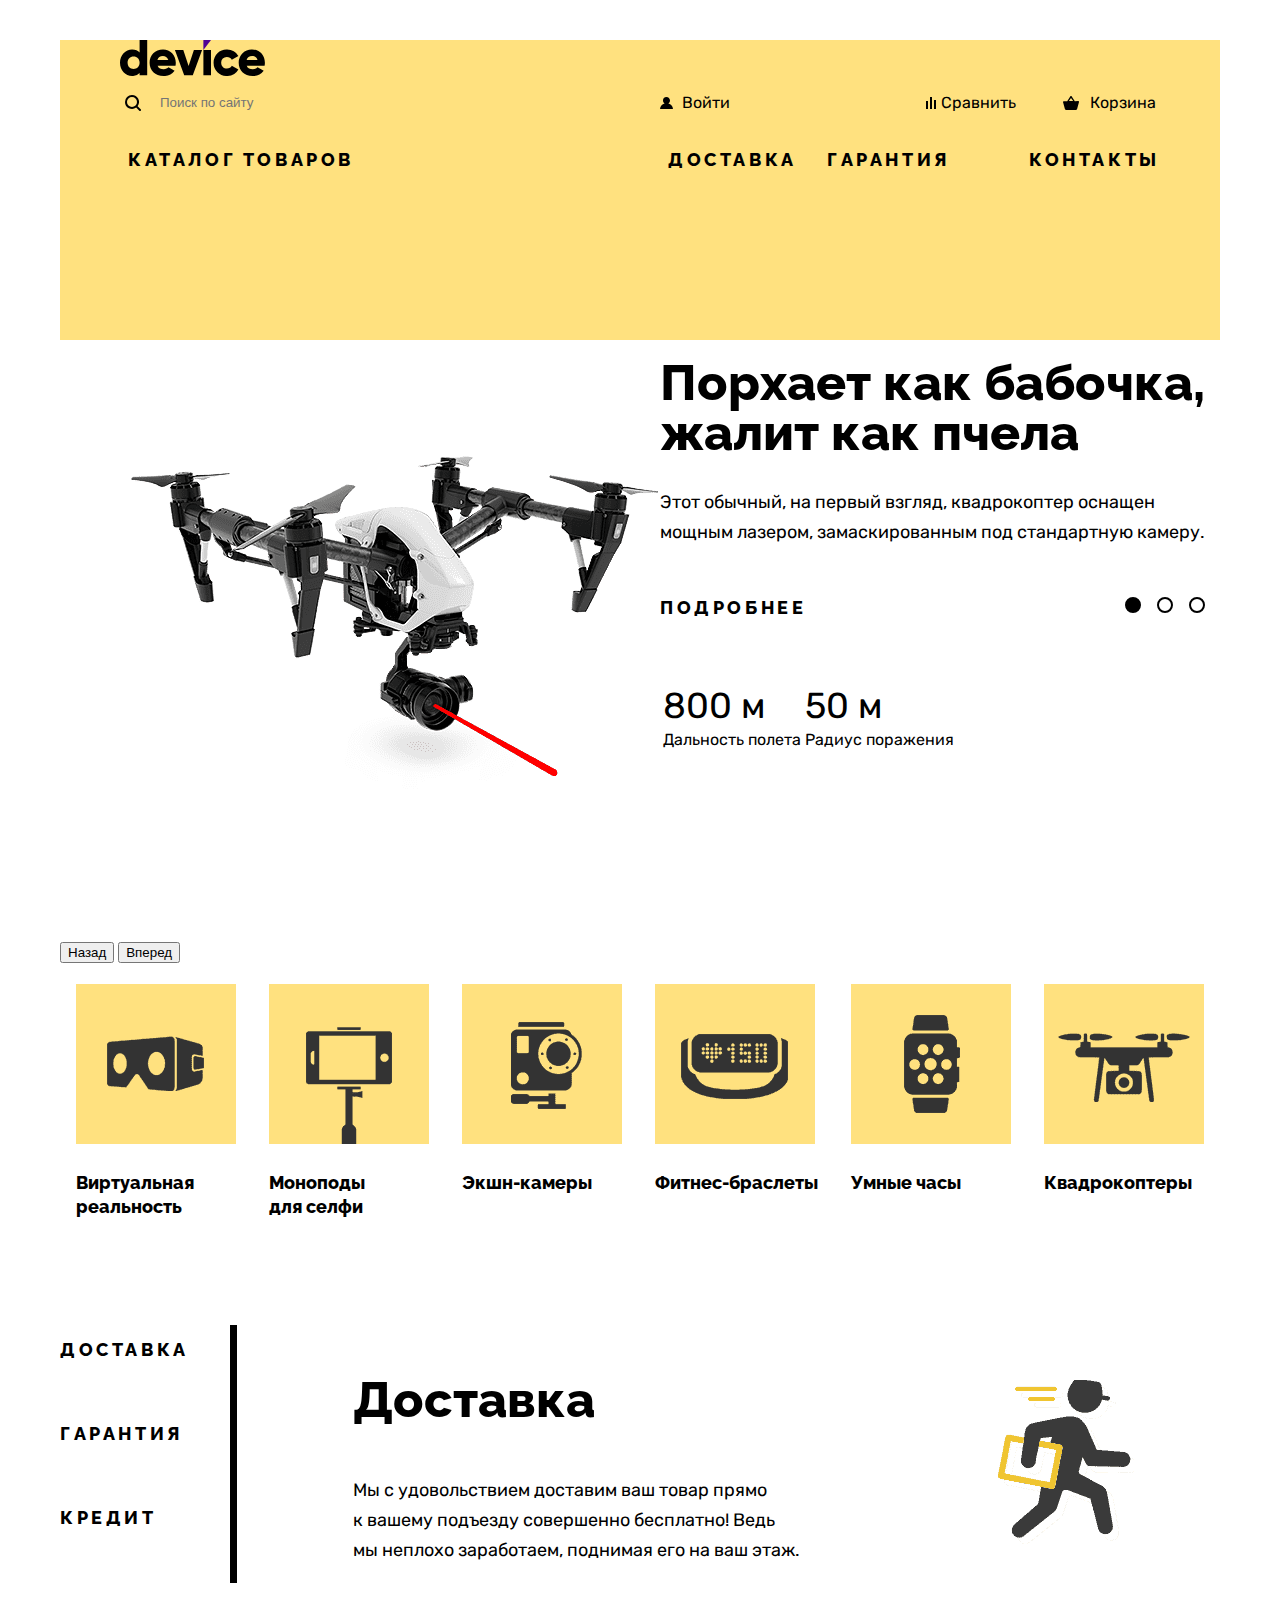
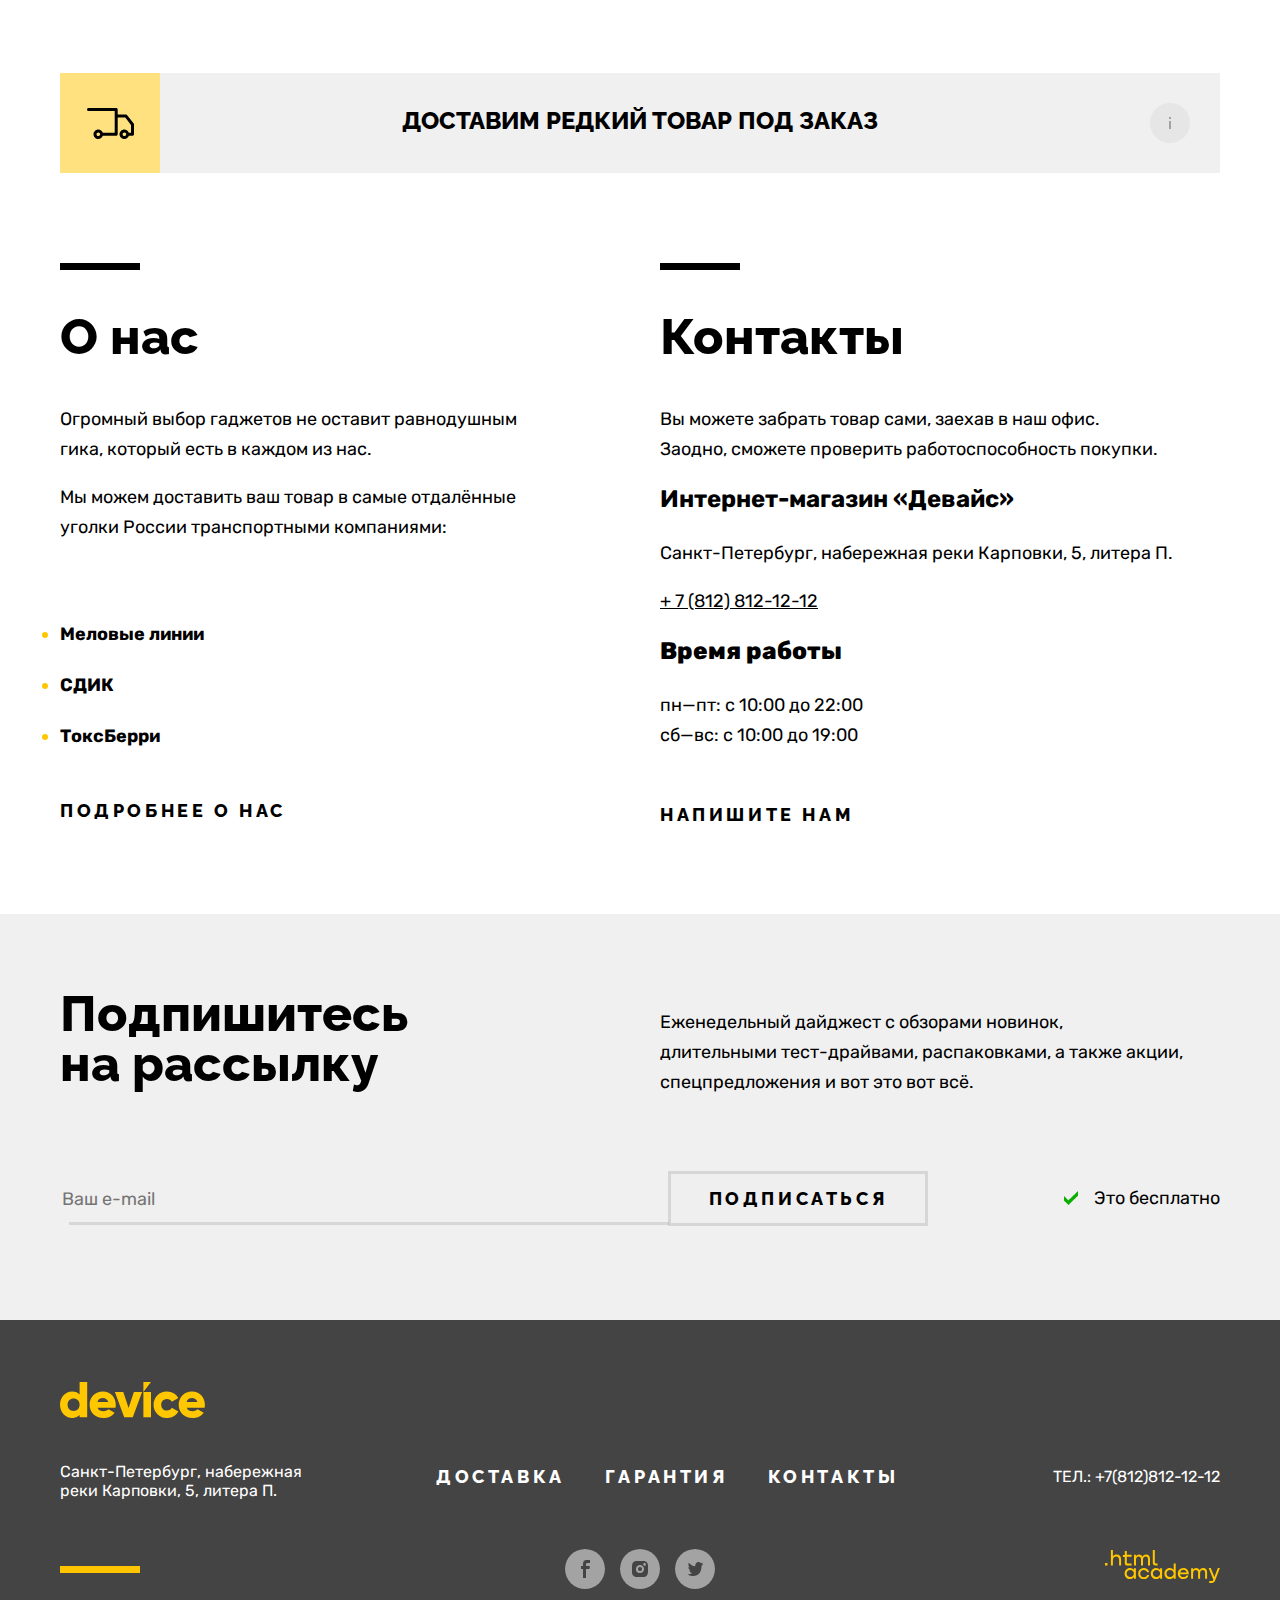
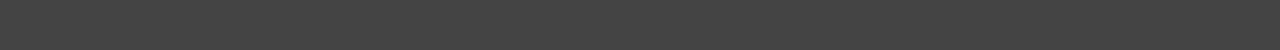
==== commit 36c0b691: "added styles for catalog" ====
--- a/index.html
+++ b/index.html
@@ -55,7 +55,7 @@
       <nav class="navigation">
         <ul class="site-navigation">
           <li class="navigation-item-cat">
-            <a class="navigation-link-catalog" href="catalog.html">Каталог товаров</a>
+            <a class="navigation-link-catalog s-button" href="catalog.html">Каталог товаров</a>
             <ul class="sub-menu">
               <li><a href="#">Виртуальная реальность</a></li>
               <li><a href="#">Моноподы для селфи</a></li>
@@ -66,13 +66,13 @@
             </ul>
           </li>
           <li class="navigation-item-del">
-            <a class="navigation-link" href="#">Доставка</a>
+            <a class="navigation-link s-button" href="#">Доставка</a>
           </li>
           <li class="navigation-item-har">
-            <a class="navigation-link" href="#">Гарантия</a>
+            <a class="navigation-link s-button" href="#">Гарантия</a>
           </li>
           <li class="navigation-item">
-            <a class="navigation-link" href="#">Контакты</a>
+            <a class="navigation-link s-button" href="#">Контакты</a>
           </li>
         </ul>
       </nav>
@@ -102,7 +102,7 @@
                 мощным лазером, замаскированным под стандартную камеру.
               </p>
               <div class="slider-buttons">
-                <a href="#">Подробнее</a>
+                <a class="s-button" href="#">Подробнее</a>
                 <div class="ellipse-wrapper">
                   <a href="#" class="ellipse active"></a>
                   <a href="#" class="ellipse"></a>
@@ -221,9 +221,9 @@
         <div class="adv-list-wrapper">
           <nav class="tabs-of-advantages">
             <ul class="list-of-advantages">
-              <li><a href="#delivery">Доставка</a></li>
-              <li><a href="#garanty">Гарантия</a></li>
-              <li><a href="#credit">Кредит</a></li>
+              <li><a class="s-button" href="#delivery">Доставка</a></li>
+              <li><a class="s-button" href="#garanty">Гарантия</a></li>
+              <li><a class="s-button" href="#credit">Кредит</a></li>
             </ul>
           </nav>
 
@@ -276,7 +276,7 @@
             <li>СДИК</li>
             <li>ТоксБерри</li>
           </ul>
-          <a href="">
+          <a class="s-button" href="">
             Подробнее о нас
           </a>
         </div>
@@ -303,7 +303,7 @@
             пн—пт: с 10:00 до 22:00 <br>
             сб—вс: с 10:00 до 19:00
           </p>
-          <a class="buttos-feedback" href="#">
+          <a class="buttos-feedback s-button" href="#">
             Напишите нам
           </a>
         </div>
@@ -324,7 +324,7 @@
         <div class="form-wrapper">
           <form>
             <input class="email" placeholder="Ваш e-mail">
-            <button class="subscribe-button" href="#">Подписаться</button>
+            <button class="subscribe-button s-button" href="#">Подписаться</button>
           </form>
           <p class="itsfree">Это бесплатно</p>
         </div>
@@ -343,13 +343,13 @@
         </p>
         <ul class="footer-list">
           <li>
-            <a href="#">Доставка</a>
-          </li>
-          <li>
-            <a href="#">Гарантия</a>
-          </li>
-          <li>
-            <a href="#">Контакты</a>
+            <a class="s-button" href="#">Доставка</a>
+          </li>
+          <li>
+            <a class="s-button" href="#">Гарантия</a>
+          </li>
+          <li>
+            <a class="s-button cont" href="#">Контакты</a>
           </li>
         </ul>
         <a class="footer-contacts-address-phone" href="tel:+78128121212">Тел.: +7(812)812-12-12</a>
--- a/styles/style.css
+++ b/styles/style.css
@@ -64,6 +64,15 @@
     cursor: pointer;
 }
 
+.s-button{
+    letter-spacing: 0.2em;
+}
+
+.user-menu a{
+    font-weight: 400;
+}
+
+
 li {
     margin: 0;
     padding: 0;
@@ -109,16 +118,28 @@
 }
 
 .ent{
-    min-width:240px;
-    margin-right:15px;
+    min-width:220px;
+    margin-right:50px;
+}
+
+.user-name{
+    min-width:220px;
 }
 
 .comp{
     min-width:130px;
+    margin-right: 10px;
+    font-weight: 400;
 }
 
 .bask{
     min-width:135px;
+    margin-left: auto;
+}
+
+.cont{
+    margin-left: auto;
+    margin-right:0;
 }
 
 .navigation{
@@ -129,6 +150,7 @@
     display: flex;
     flex-wrap: wrap;
     padding-left:0;
+    margin-left: 8px;
 }
 
 .header-wrapper{
@@ -190,7 +212,7 @@
     position: absolute;
     width: 20px;
     height: 20px;
-    left: 15px;
+    left: 20px;
     background: url("../img/user.svg") no-repeat center;
 }
 
@@ -229,7 +251,7 @@
     padding:10px;
     padding-left: 40px;
     border-radius: 20px;
-    margin-right: 15px;
+    /* margin-right: 15px; */
 }
 
 
@@ -749,6 +771,19 @@
 
 /*-----------------------------------------CATALOG-----------------------------*/
 
+.navigation-link.exit{
+    margin-left: 15px;
+    margin-right: 20px;
+}
+
+.ext{
+    margin-right: 10px;
+}
+
+.user-name{
+    margin-right: 20px;
+}
+
 .inner-header h1{
     font-family: "Raleway", sans-serif;
     font-size: 50px;
@@ -761,9 +796,36 @@
     line-height: 19px;
     font-weight: 400;
     text-transform: none;
-}
-
-
+    padding-right: 35px;
+}
+
+.inner-header-title{
+    margin-bottom: 14px;
+    margin-left: 60px;
+}
+
+.breadcrumbs{
+    display: flex;
+    margin-left: 60px;
+    padding-left: 0;
+    width: 1040px;
+}
+
+.goods-list-wrapper h2{
+    margin-left: 70px;
+    margin-right: 60px;
+}
+
+.sorting-type{
+    margin-right: auto;
+}
+
+.goods-list-wrapper{
+    height: 70px;
+    background-color: #EBEBEB;
+    display: flex;
+    align-items: center;
+}
 /*----------------------------------------CATALOG PRODUCTS---------------------------------*/
 
 .catalog-products h2,
@@ -771,7 +833,18 @@
     font-family: "Raleway", sans-serif;
     font-size: 16px;
     line-height: 19px;
+    letter-spacing: 0.2em;
     text-transform: uppercase;
+}
+
+.catalog-filter{
+    height: 70px;
+}
+
+.catalog-filter h2{
+    padding: 25px 150px 25px 0px;
+    margin: 0;
+    background-color: #DCDCDC;
 }
 
 .catalog-filter-title {
@@ -863,11 +936,10 @@
 
 .inner-wrapper{
     display: flex;
+    margin-left: 60px;
 }
 
 .catalog-products{
-    width: 207px;
-    padding-right: 68px;
 }
 
 .goods-list{
@@ -889,10 +961,11 @@
 }
 
 .load-more{
-    display: inline-block;
+    display: flex;
     width: 754px;
     height: 55px;
-    text-align: center;
+    align-items:center;
+    justify-content: center;
     border: 3px solid rgba(0, 0, 0, 0.1);
 }
 
@@ -907,7 +980,7 @@
 
 .pagination{
     display: flex;
-    justify-content: space-between;
+    align-items:center;
     width:760px;
     height:70px;
     background-color: #EBEBEB;
@@ -919,4 +992,16 @@
 }
 .pagination-next{
     padding-right: 30px;
+}
+
+.pagination ul{
+    display: flex;
+    justify-content: space-between;
+    margin-left: 190px;
+    width: 170px;
+    padding: 0;
+}
+
+.pagination-item-last{
+    margin-left: auto;
 }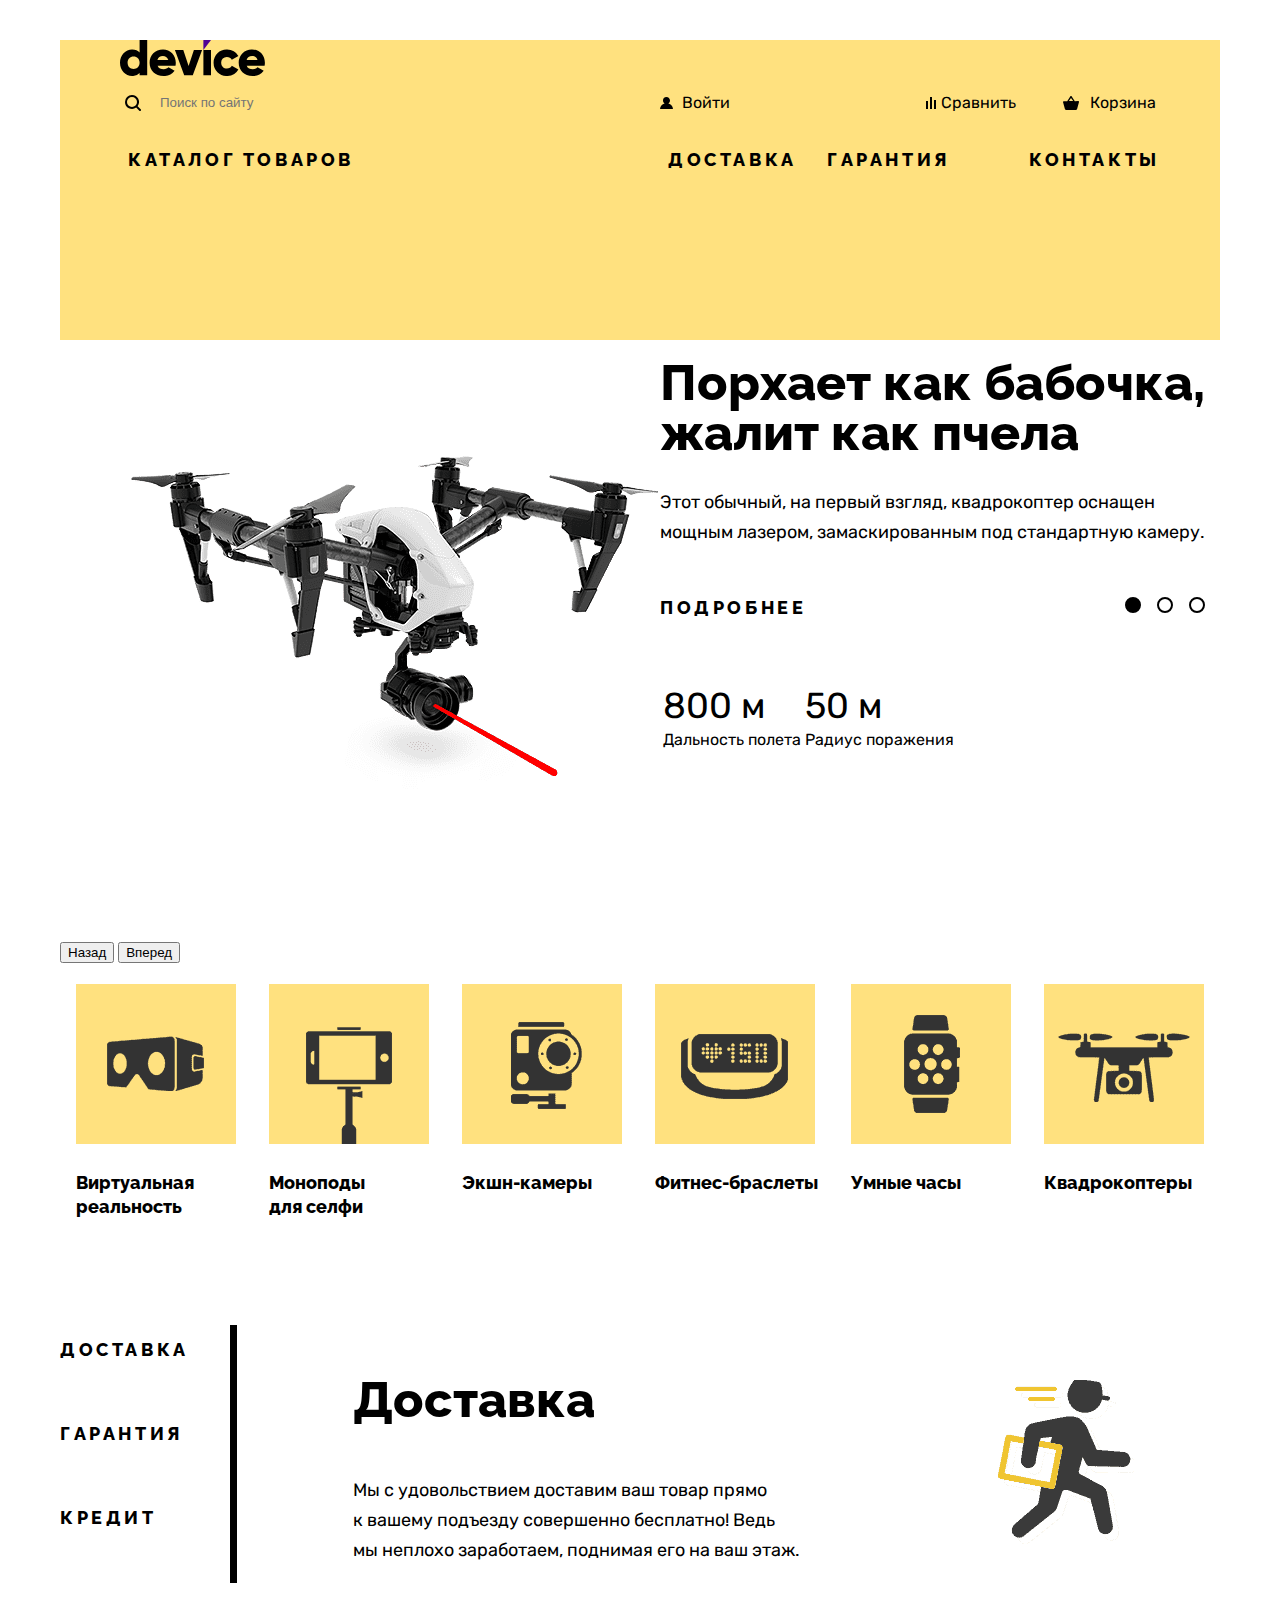
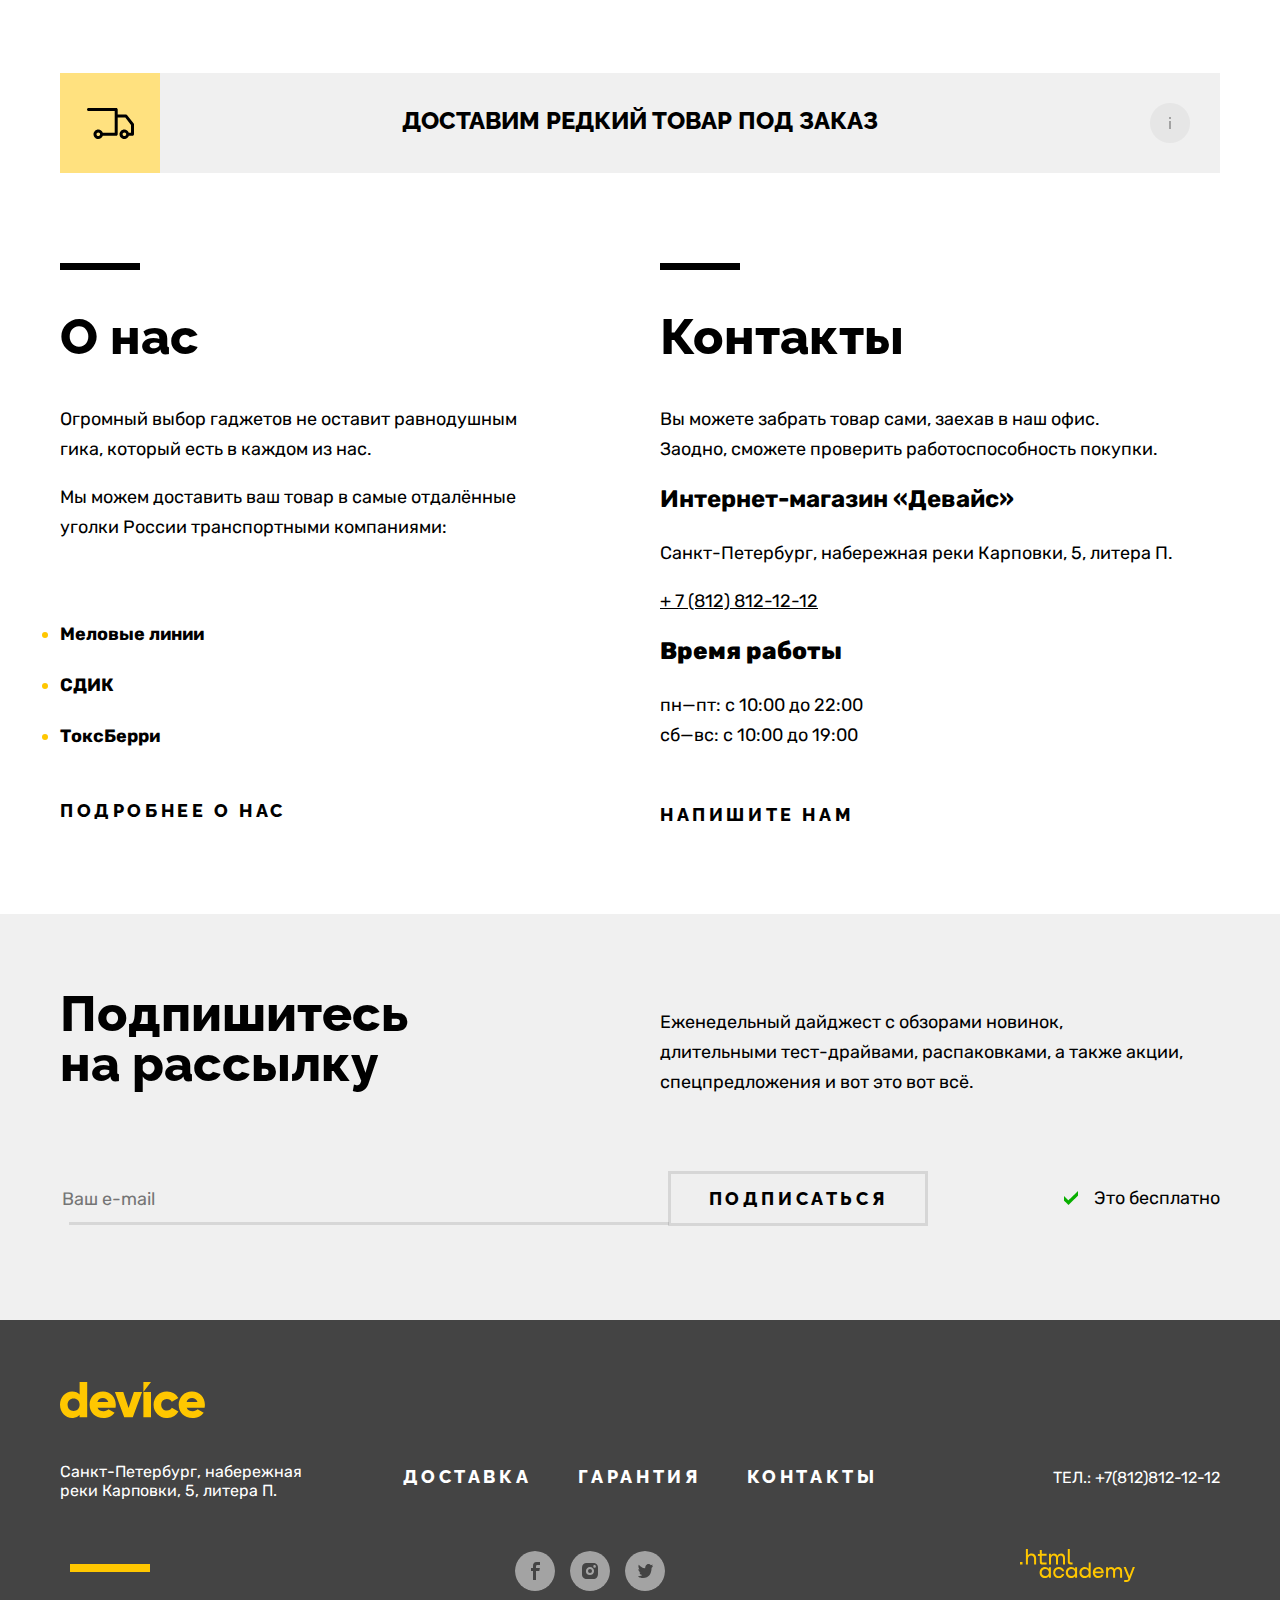
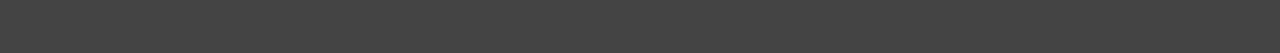
==== commit 50bf312e: "added grid displayu for catalig page" ====
--- a/index.html
+++ b/index.html
@@ -175,6 +175,7 @@
       <h2 class="visually-hidden"> Каталог товаров</h2>
       <div class="catalog-items-wrapper">
         <ul class="catalog-items-list">
+
           <li>
             <a class="navigation-link" href="#">
               <img class="catalog-item" src="img/category-1.png" alt="Шлем VR" width="160" height="160">
@@ -335,27 +336,34 @@
 
   <footer class="main-footer">
     <div class="footer-wrapper">
-      <img class="logo-yellow" src="img/device.svg" alt="Желтый логотип магазина Device" width="145" height="36">
+      <div class="footer-logo-wrapper">
+        <img class="logo-yellow" src="img/device.svg" alt="Желтый логотип магазина Device" width="145" height="36">
+      </div>
       <div class="footer-mini-wrapper">
-        <p>
-          Санкт-Петербург, набережная<br>
-          реки Карповки, 5, литера П.
-        </p>
-        <ul class="footer-list">
-          <li>
-            <a class="s-button" href="#">Доставка</a>
-          </li>
-          <li>
-            <a class="s-button" href="#">Гарантия</a>
-          </li>
-          <li>
-            <a class="s-button cont" href="#">Контакты</a>
-          </li>
-        </ul>
-        <a class="footer-contacts-address-phone" href="tel:+78128121212">Тел.: +7(812)812-12-12</a>
+        <div class="footer-text-container">
+          <p>
+            Санкт-Петербург, набережная<br>
+            реки Карповки, 5, литера П.
+          </p>
+        </div>
+        <div class="footer-buttons-container">
+          <ul class="footer-list">
+            <li>
+              <a class="s-button" href="#">Доставка</a>
+            </li>
+            <li>
+              <a class="s-button" href="#">Гарантия</a>
+            </li>
+            <li>
+              <a class="s-button cont" href="#">Контакты</a>
+            </li>
+          </ul>
+        </div>
+        <div class="footer-tel-container">
+          <a class="footer-contacts-address-phone" href="tel:+78128121212">Тел.: +7(812)812-12-12</a>
+        </div>
       </div>
       <div class="wrapper-footer-socials">
-        <div class="rect"></div>
         <div class="footer-social-list-wrapper">
           <ul class="footer-social-list">
             <li class="footer-social-item">
@@ -375,9 +383,11 @@
             </li>
           </ul>
         </div>
-        <a class="about-text" href="https://htmlacademy.ru/">
-          <img src="img/htmlacademy.svg" alt="логотип htmlacademy" width="115" height="34">
-        </a>
+        <div class="about-text-container">
+          <a class="about-text" href="https://htmlacademy.ru/">
+            <img src="img/htmlacademy.svg" alt="логотип htmlacademy" width="115" height="34">
+          </a>
+        </div>
       </div>
     </div>
 
--- a/styles/style.css
+++ b/styles/style.css
@@ -334,6 +334,11 @@
 }
 /*------------------------------CATALOG-ITEMS-------------------------------------*/
 
+.outer-wrapper{
+    display: flex;
+	justify-content: space-between;
+}
+
 
 .catalog-items h3{
     font-size: 18px;
@@ -365,6 +370,8 @@
 }
 .catalog-items-list {
     display: flex;
+    flex-wrap:wrap;
+    flex-basis: 160px;
     flex-direction: row;
     justify-content: space-around;
 }
@@ -659,6 +666,8 @@
     margin: 0 auto;
     padding-top:62px;
     padding-bottom: 61px;
+    display: flex;
+    flex-direction: column;
 }
 
 .main-footer a{
@@ -684,10 +693,10 @@
 
 .footer-list {
     display: flex;
-    width: 458px;
+    flex-wrap: wrap;
+    width: 515px;
     justify-content: space-between;
 }
-
 
 
 .rect {
@@ -698,9 +707,9 @@
 
 .footer-social-list{
     display: flex;
-    justify-content: space-between;
+    justify-content: center;
+    flex-wrap: wrap;
     list-style: none;
-    width: 150px;
     height: 40px;
     margin-right: auto;
 }
@@ -712,6 +721,7 @@
     width: 40px;
     height: 40px;
     border-radius: 50%;
+    margin-right: 15px;
 }
 
 .footer-social-list .social-facebook{
@@ -733,9 +743,22 @@
 .wrapper-footer-socials{
     display: flex;
     align-items: center;
-}
+    position: relative;
+}
+
+.wrapper-footer-socials::before{
+    content: " ";
+    position: absolute;
+    width: 80px;
+    height: 8px;
+    background-color: #FFC700;
+    top: 15px;
+    left: 10px;
+}
+
 .footer-mini-wrapper{
     display: flex;
+    justify-content: space-between;
     height: 38px;
     margin-bottom: 49px;
 }
@@ -766,9 +789,26 @@
 }
 
 .footer-social-list-wrapper{
-    margin-right: auto;
-}
-
+    width: 515px;
+    margin-left: 280px;
+}
+
+.footer-text-container{
+    width:280px;
+}
+
+.footer-text-container p{
+    margin: 0;
+}
+.footer-tel-container{
+    width: 280px;
+    text-align: right;
+}
+
+.about-text-container{
+    width: 280px;
+    text-align: right;
+}
 /*-----------------------------------------CATALOG-----------------------------*/
 
 .navigation-link.exit{
@@ -790,6 +830,11 @@
     line-height: 50px;
 }
 
+.inner-header{
+    width: 1160px;
+    margin: 0 auto;
+}
+
 .breadcrumbs .breadcrumbs-link{
     font-family: "Rubik", sans-serif;
     font-size: 16px;
@@ -806,6 +851,7 @@
 
 .breadcrumbs{
     display: flex;
+    flex-wrap: wrap;
     margin-left: 60px;
     padding-left: 0;
     width: 1040px;
@@ -820,6 +866,16 @@
     margin-right: auto;
 }
 
+.goods-list-container{
+    display: flex;
+    width: 760px;
+    margin-left: 76px;
+}
+
+.goods-list-container h2{
+    margin-left: 0;
+}
+
 .goods-list-wrapper{
     height: 70px;
     background-color: #EBEBEB;
@@ -828,6 +884,13 @@
 }
 /*----------------------------------------CATALOG PRODUCTS---------------------------------*/
 
+.catalog-products{
+    display:flex;
+    flex-direction: column;
+    flex-basis: 50%;
+    background-color:#EBEBEB;
+}
+
 .catalog-products h2,
 .goods-list h2 {
     font-family: "Raleway", sans-serif;
@@ -837,8 +900,19 @@
     text-transform: uppercase;
 }
 
+.catalog-filter-header{
+    height: 70px;
+    background-color: #DCDCDC;
+}
+
 .catalog-filter{
-    height: 70px;
+    width: 328px;
+    margin-left: auto;
+}
+
+.wrapper-cat-filter{
+    width: 328px;
+    margin-left: auto;
 }
 
 .catalog-filter h2{
@@ -876,7 +950,7 @@
 }
 .product-card{
     position: relative;
-    margin-bottom: 44px;
+    width: 360px;
 }
 
 .product-card:hover::after {
@@ -934,29 +1008,23 @@
     color: #000;
 }
 
-.inner-wrapper{
-    display: flex;
-    margin-left: 60px;
-}
-
-.catalog-products{
-}
 
 .goods-list{
-    width: 972x;
-}
-
-.inner-main-wrapper{
-    width: 1160px;
-    margin: 0 auto;
-    justify-content: space-between;
+    display:flex;
+    flex-basis: 50%;
+    flex-direction: column;
+}
+
+.product-list-wrapper{
+    margin-left: 76px;
+    
 }
 
 .product-list{
     width: 760px;
-    display: flex;
-    justify-content: space-between;
-    flex-wrap: wrap;
+    display: grid;
+    grid-template-columns: 360px 360px;
+    gap: 40px;
     padding: 0;
 }
 
@@ -969,13 +1037,11 @@
     border: 3px solid rgba(0, 0, 0, 0.1);
 }
 
-.product-card{
-    width: 360px;
-}
 
 .product-card-image-wrapper{
     display: flex;
     justify-content: space-between;
+    align-items:center;
 }
 
 .pagination{
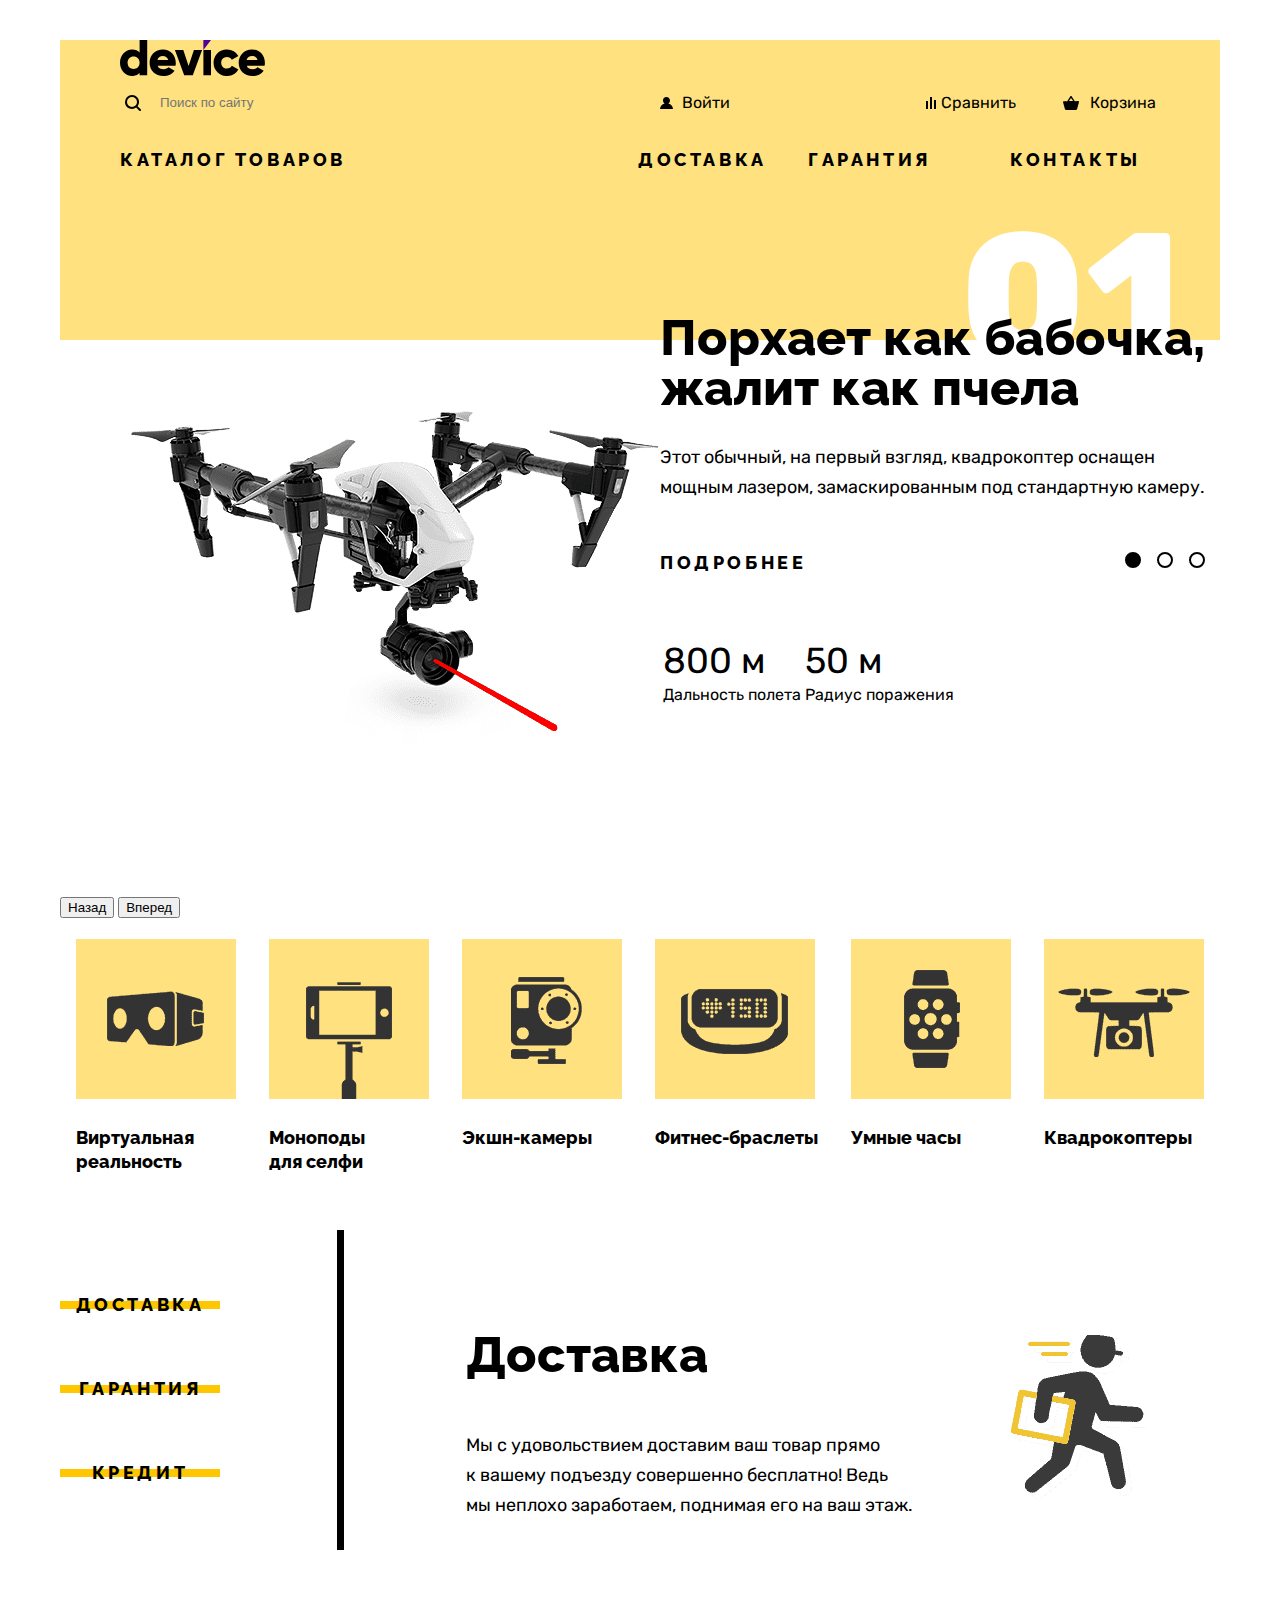
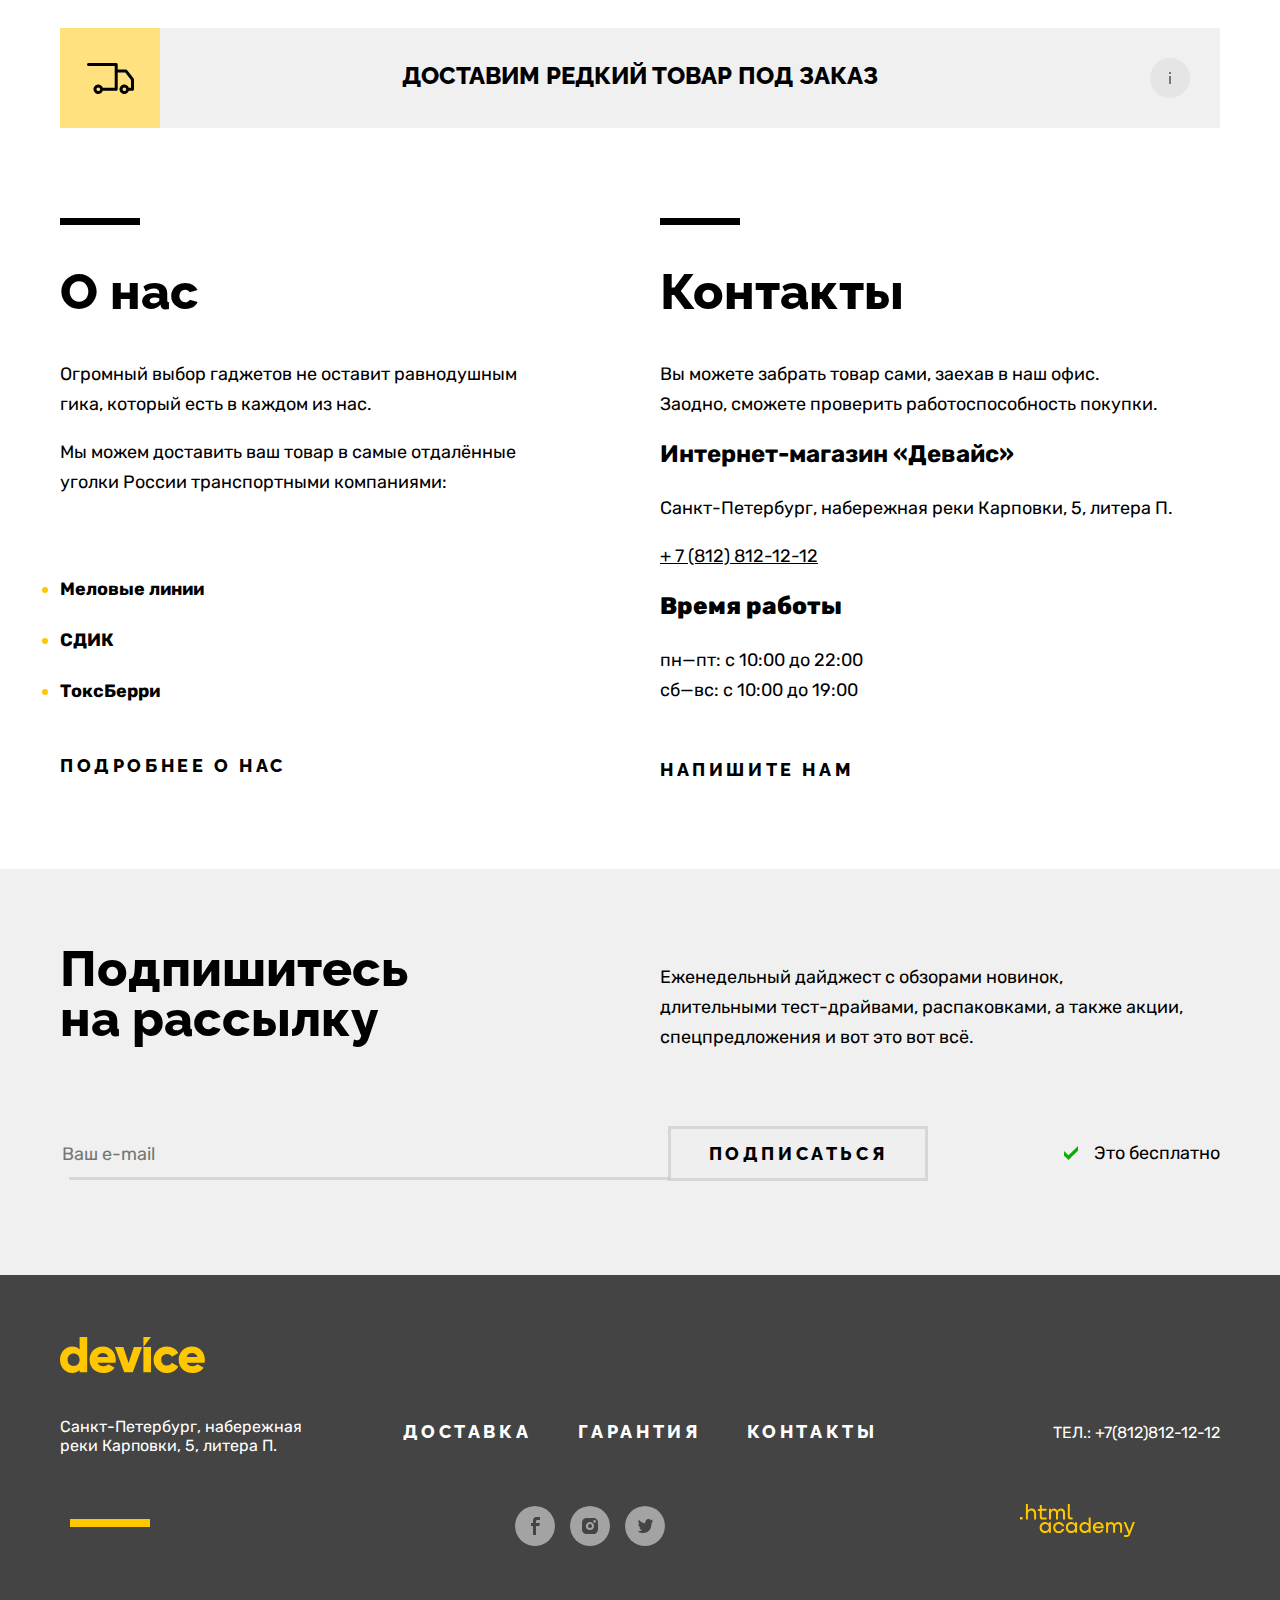
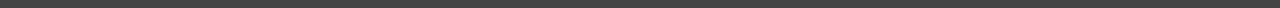
==== commit 58623ac5: "added decorative elements" ====
--- a/index.html
+++ b/index.html
@@ -52,31 +52,33 @@
         </ul>
       </div>
 
-      <nav class="navigation">
-        <ul class="site-navigation">
-          <li class="navigation-item-cat">
-            <a class="navigation-link-catalog s-button" href="catalog.html">Каталог товаров</a>
-            <ul class="sub-menu">
-              <li><a href="#">Виртуальная реальность</a></li>
-              <li><a href="#">Моноподы для селфи</a></li>
-              <li><a href="#">Экшн-камеры</a></li>
-              <li><a href="#">Фитнес-браслеты</a></li>
-              <li><a href="#">Умные часы</a></li>
-              <li><a href="#">Квадрокоптеры</a></li>
-            </ul>
-          </li>
-          <li class="navigation-item-del">
-            <a class="navigation-link s-button" href="#">Доставка</a>
-          </li>
-          <li class="navigation-item-har">
-            <a class="navigation-link s-button" href="#">Гарантия</a>
-          </li>
-          <li class="navigation-item">
-            <a class="navigation-link s-button" href="#">Контакты</a>
-          </li>
-        </ul>
-      </nav>
+
     </div>
+
+    <nav class="navigation">
+      <ul class="site-navigation">
+        <li class="navigation-item-cat">
+          <a class="navigation-link-catalog s-button" href="catalog.html">Каталог товаров</a>
+          <ul class="sub-menu">
+            <li><a href="#">Виртуальная реальность</a></li>
+            <li><a href="#">Моноподы для селфи</a></li>
+            <li><a href="#">Экшн-камеры</a></li>
+            <li><a href="#">Фитнес-браслеты</a></li>
+            <li><a href="#">Умные часы</a></li>
+            <li><a href="#">Квадрокоптеры</a></li>
+          </ul>
+        </li>
+        <li class="navigation-item-del">
+          <a class="navigation-link s-button" href="#">Доставка</a>
+        </li>
+        <li class="navigation-item-har">
+          <a class="navigation-link s-button" href="#">Гарантия</a>
+        </li>
+        <li class="navigation-item">
+          <a class="navigation-link s-button" href="#">Контакты</a>
+        </li>
+      </ul>
+    </nav>
 
   </header>
 
@@ -304,7 +306,7 @@
             пн—пт: с 10:00 до 22:00 <br>
             сб—вс: с 10:00 до 19:00
           </p>
-          <a class="buttos-feedback s-button" href="#">
+          <a class="s-button" href="#">
             Напишите нам
           </a>
         </div>
--- a/styles/style.css
+++ b/styles/style.css
@@ -143,14 +143,19 @@
 }
 
 .navigation{
-    width: 1040px;
+    width: 1080px;
+    margin: 0 auto;
 }
 
 .site-navigation{
     display: flex;
     flex-wrap: wrap;
     padding-left:0;
-    margin-left: 8px;
+    font-family: "Raleway", sans-serif;
+    font-size: 18px;
+    line-height: 21px;
+    text-transform: uppercase;
+    /* margin-left: 8px; */
 }
 
 .header-wrapper{
@@ -171,13 +176,6 @@
     font-size: 16px;
     line-height: 19px;
     color: #000;
-}
-
-.site-navigation {
-    font-family: "Raleway", sans-serif;
-    font-size: 18px;
-    line-height: 21px;
-    text-transform: uppercase;
 }
 
 .enter,
@@ -192,13 +190,65 @@
 }
 
 .enter{
-    width: 245px;
+    width: 197px;
     padding-left: 46px;
-}
-
-.compare{
+    border-radius: 20px;
+}
+
+.enter:focus, 
+.compare:focus,
+.basket:focus,
+.navigation-link-catalog:focus,
+.navigation-item-cat:focus,
+.navigation-link.s-button:focus,
+input[type="search"]:focus {
+    outline:none;
+    border-radius: 20px;    
+    outline: 2px solid #AF4FFF;
+    box-sizing: border-box;
+}   
+
+.navigation-link-catalog{
+    padding: 14px 20px;
+}
+
+.navigation-link.s-button{
+    position: relative;
+}
+
+.navigation-link.s-button:hover:after{
+    content: "";
+    position: absolute;
+    left: 20px;
+    top:40px;
+    right:20px;
+    height:2px;
+    background-color: #000000;
+}
+
+.navigation-link.s-button:active{
+    opacity: 0.3;
+}
+
+.enter:hover,
+.compare:hover,
+.basket:hover{
+    opacity: 0.6;
+}
+
+
+.enter:active,
+.compare:active,
+.basket:active{
+    opacity: 0.3;
+}
+
+
+
+.compare{   
     width:136px;
     padding-left: 35px;
+    border-radius: 20px;
 }
 
 .basket{
@@ -207,6 +257,8 @@
     border-radius: 20px;
 }
 
+
+
 .enter::before {
     content: " ";
     position: absolute;
@@ -215,6 +267,7 @@
     left: 20px;
     background: url("../img/user.svg") no-repeat center;
 }
+
 
 .compare::before {
     content: " ";
@@ -244,14 +297,12 @@
     background-image:none;
     background-color:transparent;
     box-shadow: none;
-    background-image: url("../img/search.svg");
-    background-repeat: no-repeat;
-    background-position: 5px;
+    background: url("../img/search.svg") no-repeat 5px;
     width: 516px;
     padding:10px;
     padding-left: 40px;
     border-radius: 20px;
-    /* margin-right: 15px; */
+    color: rgba(0, 0, 0, 0.3);
 }
 
 
@@ -269,7 +320,11 @@
 section.slider{
     margin: 0 auto;
     width: 1160px;
-}
+    margin-top: -45px;
+    counter-reset: sect;
+    position:relative;
+    z-index:3;
+}   
 
 .slider-image-wrapper{
     width:560px;
@@ -317,6 +372,21 @@
     display:flex;
 }
 
+.slider-pagination::before{
+    position: absolute;
+    left: 900px;
+    top: -30px;
+    counter-increment: sect;
+    content: "0"counter(sect);
+    font-family: Rubik;
+    font-style: normal;
+    font-weight: 800;
+    font-size: 180px;
+    line-height: 30px;
+    color: #FFFFFF;
+    z-index: -1;
+}
+
 .slider .phrase {
     font-family: "Raleway", sans-serif;
     font-size: 50px;
@@ -336,7 +406,7 @@
 
 .outer-wrapper{
     display: flex;
-	justify-content: space-between;
+	justify-content: center;
 }
 
 
@@ -347,18 +417,18 @@
 }
 
 .navigation-item-cat{
-    width: 236px;
-    margin-right:304px;
+    width: 273px;
+    margin-right:245px;
 }
 
 .navigation-item-del{
-    width:140px;
-    margin-right:19px;
+    width:170px;
+    /* margin-right:19px; */
 }
 
 .navigation-item-har{
-    width: 140px;
-    margin-right: 62px;
+    width: 170px;
+    margin-right: 32px;
 }
 
 .catalog-items-list{
@@ -368,6 +438,13 @@
 .catalog-items-list img {
     background-color:#FFE17F;
 }
+
+
+
+.navigation-link.s-button{
+    padding: 14px 20px;
+}
+
 .catalog-items-list {
     display: flex;
     flex-wrap:wrap;
@@ -420,16 +497,40 @@
     width: 100px;
     height: 100px;
     left: 0;
+    pointer-events: none;
 }
 
 .modal-delivery::after {
     content: " ";
     position: absolute;
-    background: url("../img/info1.png") no-repeat center;
+    background: url("../img/Group2.png") no-repeat center;
     width: 100px;
     height: 100px;
     right: 0;
     top: 0;
+    pointer-events: none;
+    z-index:2;
+    opacity: 0.5;
+}
+
+
+.modal-delivery:focus{
+    outline:none;  
+    outline: 5px solid #AF4FFF;
+    box-sizing: border-box;
+}
+
+.modal-delivery:hover:before{
+    background-color: #FFC700;
+}
+
+.modal-delivery:hover:after{
+    opacity: 1;
+}
+
+.modal-delivery a:active,
+.modal-delivery:active:before{
+    opacity: 0.3;
 }
 
 .wrapper-advantages-list {
@@ -439,8 +540,20 @@
 
 .tabs-of-advantages{
     width: 170px;
-    border-right: 7px solid #000;
     margin-right: 116px;
+    position:relative;
+}
+
+.tabs-of-advantages:after{
+    content: ' ';
+    position: absolute;
+    width: 7px;
+    height:320px;
+    left: 277px;
+    top:-50px;
+    background-color: #000;
+
+    
 }
 
 .list-of-advantages{
@@ -449,9 +562,56 @@
 }
 
 .list-of-advantages li{
+    position:relative;
     margin-bottom:34px;
     padding-top:10px;
     padding-bottom:10px;
+    width: 160px;
+    text-align:center;
+}
+
+.list-of-advantages li::before{
+    content:' ';
+    position: absolute;
+    width: 160px;
+    height: 8px;
+    background-color: #FFC700;
+    top: 21px;
+    left: 0;
+    z-index: -2;
+}
+
+.list-of-advantages li a:focus:before{
+    content:' ';
+    position: absolute;
+    width: 160px;   
+    height: 8px;
+    background-color:#AF4FFF;
+    top: 21px;
+    left: 0;
+    z-index: -1;
+}
+
+.list-of-advantages li:hover:before{
+    content:' ';
+    position: absolute;
+    width: 160px;   
+    height: 50px;
+    background-color: #FFC700;
+    top: 0;
+    left: 0;
+}
+
+.list-of-advantages li:active a{
+    color:#FFE17F;
+}
+
+.list-of-advantages li:active:before{
+    content: '';
+    position:absolute;
+    width: 280px;
+    height: 50px;
+    background-color: #000;
 }
 
 .adv-list-wrapper{
@@ -465,6 +625,7 @@
 
 #delivery{
     position:relative;
+    margin-left: 120px;
 }
 
 #delivery::after{
@@ -474,7 +635,7 @@
     height: 240px;
     background: url("../img/illustration-delivery1.png") no-repeat center;
     top:10px;
-    right:-400px;
+    right:-300px;
 }
 
 /*------------------------------------ABOUT AND CONTACTS-----------------------------*/
@@ -887,7 +1048,7 @@
 .catalog-products{
     display:flex;
     flex-direction: column;
-    flex-basis: 50%;
+    flex-basis: 975px;
     background-color:#EBEBEB;
 }
 
@@ -1011,7 +1172,7 @@
 
 .goods-list{
     display:flex;
-    flex-basis: 50%;
+    flex-basis: 1475px;
     flex-direction: column;
 }
 
@@ -1041,7 +1202,10 @@
 .product-card-image-wrapper{
     display: flex;
     justify-content: space-between;
-    align-items:center;
+    align-items: flex-start;
+}
+.product-card-image-wrapper h3{
+    margin: 0;
 }
 
 .pagination{
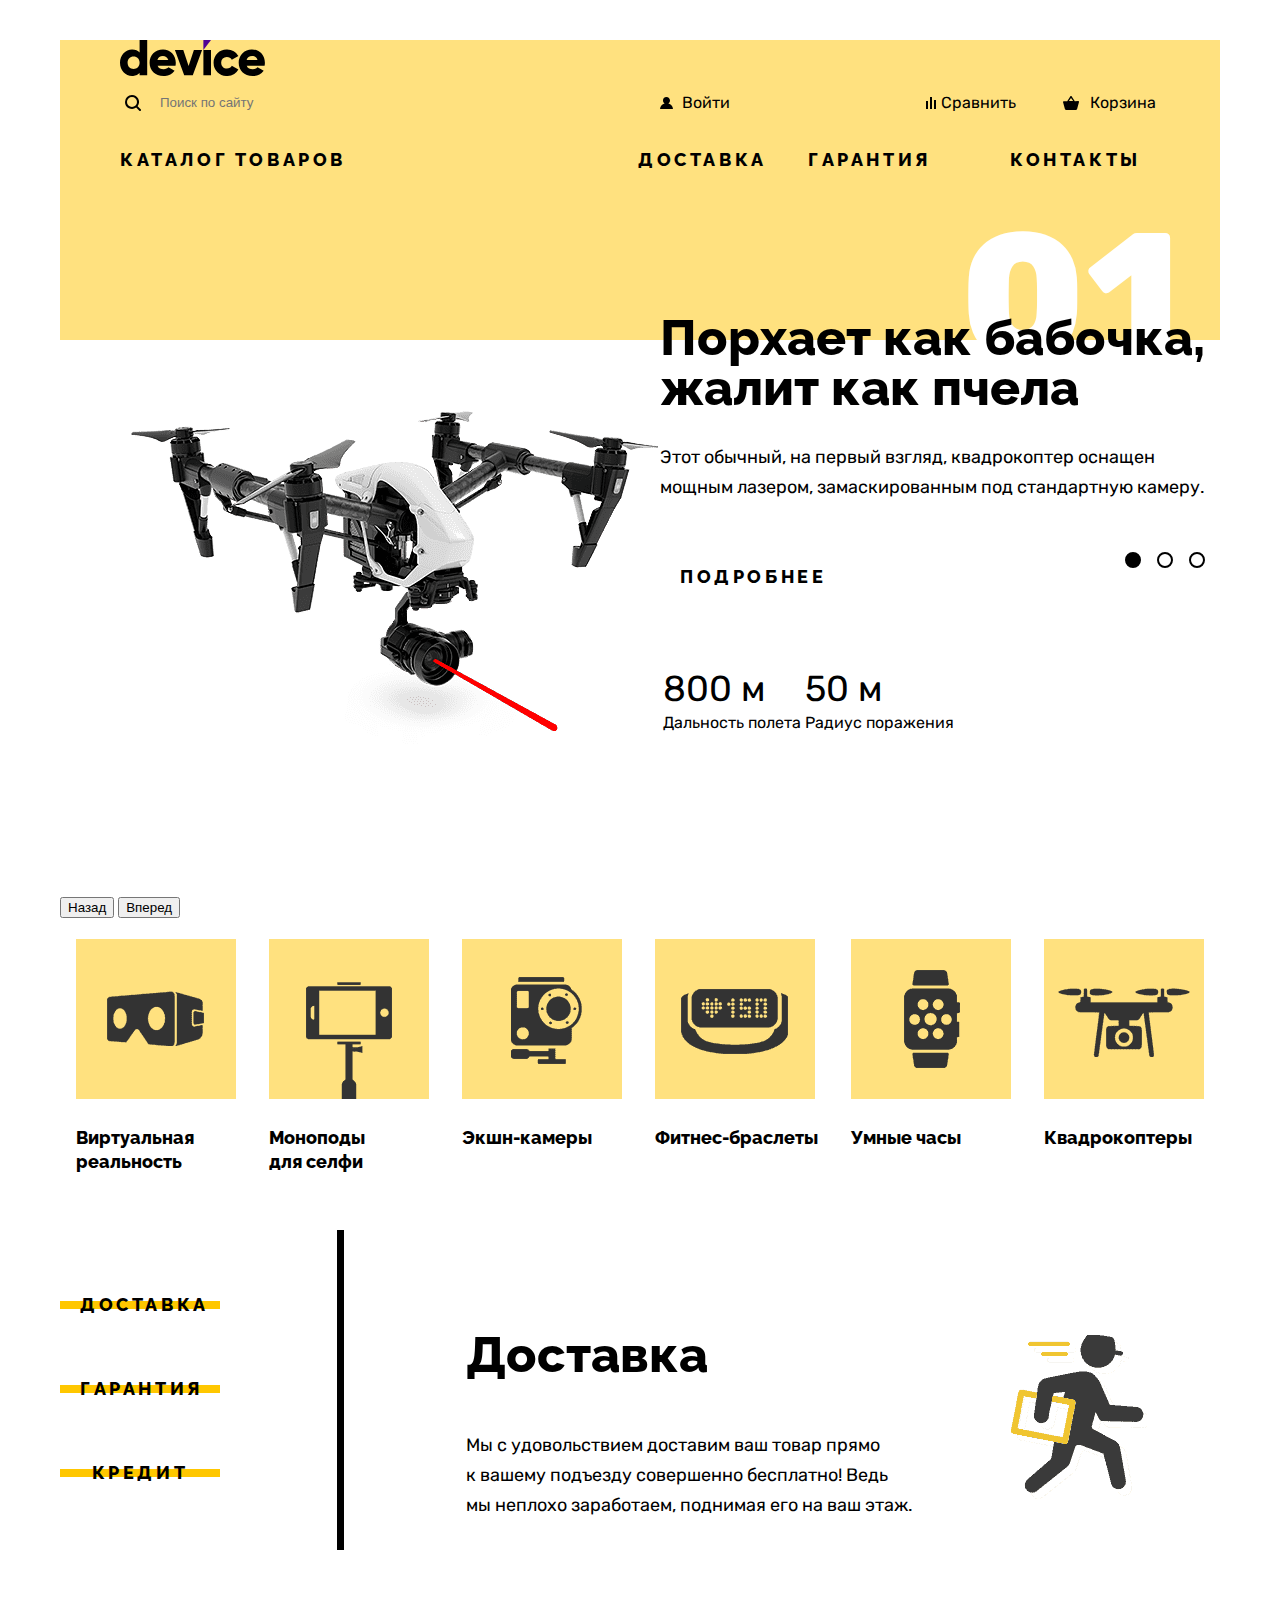
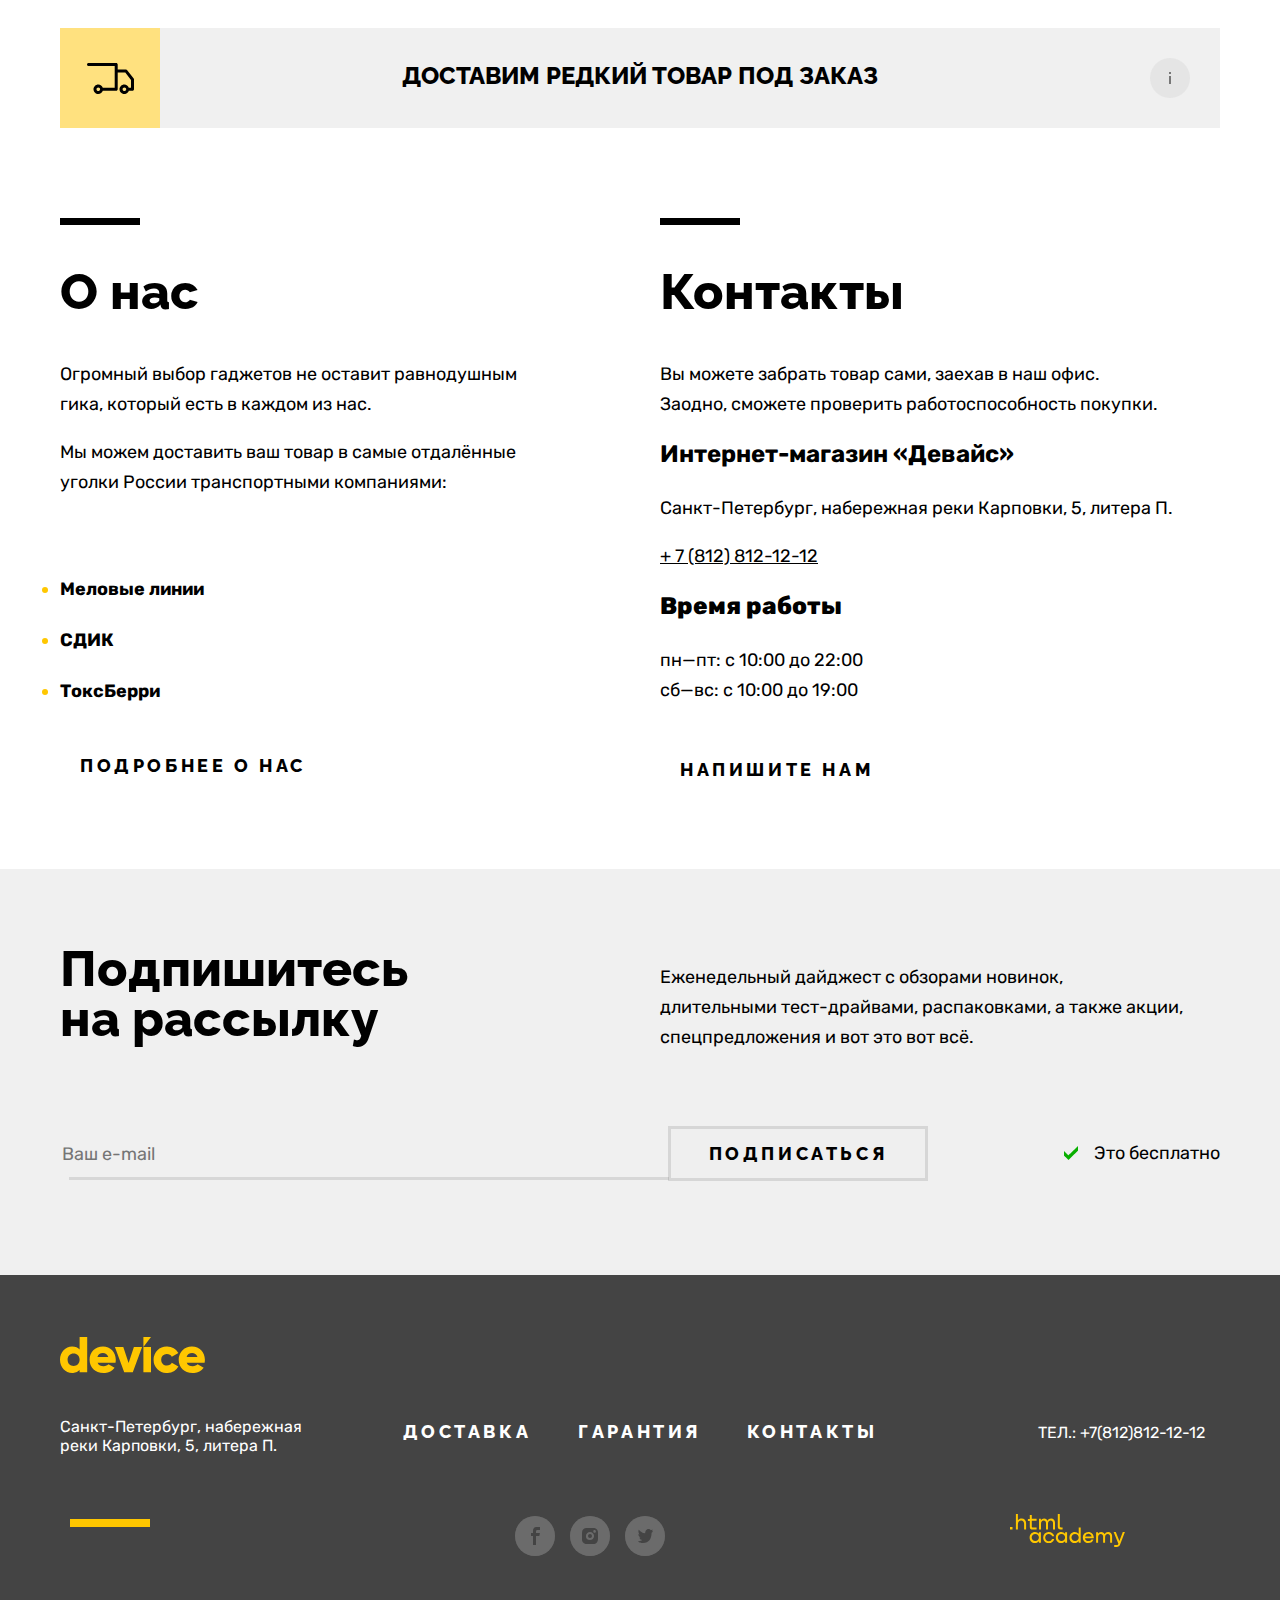
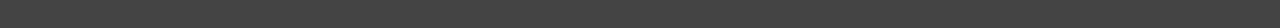
==== commit 9d16fd1b: "added styles for main page" ====
--- a/index.html
+++ b/index.html
@@ -350,14 +350,14 @@
         </div>
         <div class="footer-buttons-container">
           <ul class="footer-list">
-            <li>
-              <a class="s-button" href="#">Доставка</a>
-            </li>
-            <li>
-              <a class="s-button" href="#">Гарантия</a>
-            </li>
-            <li>
-              <a class="s-button cont" href="#">Контакты</a>
+            <li class="navigation-item-del">
+              <a class="nav-footer s-button" href="#">Доставка</a>
+            </li>
+            <li class="navigation-item-har">
+              <a class="nav-footer s-button" href="#">Гарантия</a>
+            </li>
+            <li class="navigation-item-cont">
+              <a class="nav-footer s-button" href="#">Контакты</a>
             </li>
           </ul>
         </div>
@@ -371,23 +371,56 @@
             <li class="footer-social-item">
               <a class="button social-facebook" href="https://www.facebook.com/htmlacademy">
                 <span class="visually-hidden">Фэйсбук</span>
+                <svg class="navigation-icon" aria-hidden="true" focusable="false" width="40" height="40"
+                  viewBox="0 0 40 40" fill="none" xmlns="http://www.w3.org/2000/svg">
+                  <circle cx="20" cy="20" r="20" fill-opacity="0.3" />
+                  <path
+                    d="M22.5 14H25V11H21.6C18.8 11 18 12.7 18 15.2V17H16V20H18V29H21V20H24.3L24.9 17H21V15.5C21 14.7 21.3 14 22.5 14Z" />
+                </svg>
               </a>
             </li>
             <li class="footer-social-item">
               <a class="button social-instagram"" href=" https://www.instagram.com/htmlacademy/"> <span
                 class="visually-hidden">Инстаграмм</span>
+                <svg class="navigation-icon" aria-hidden="true" focusable="false" width="40" height="40" fill="none"
+                  xmlns="http://www.w3.org/2000/svg">
+                  <circle cx="20" cy="20" r="20" fill-opacity=".3" />
+                  <path d="M20 22a2 2 0 1 0 0-4 2 2 0 0 0 0 4Z" fill="#444" />
+                  <path
+                    d="M26.7 13.3c-.9-.9-2-1.3-3.4-1.3h
+                  -6.6a4.5 4.5 0 0 0-4.7 4.7v6.6c0 1.4.4 2.6 1.4 3.4.9.9 2 1.3 3.3 1.3h6.6c1.4 0 2.6-.4 3.4-1.3a5 5 0 
+                  0 0 1.3-3.4v-6.6c0-1.4-.4-2.6-1.3-3.4ZM20 24.1a4.1 4.1 0 0 1-4.1-4.1c0-2.3 1.9-4.1 4.1-4.1 2.2 0 4.1 
+                  1.8 4.1 4.1s-1.9 4.1-4.1 4.1Zm4.6-7.4c-.7 0-1.3-.5-1.3-1.3s.5-1.3 1.3-1.3c.7 0 1.3.6 1.3 1.3 0 .7-.6 1.3-1.3 1.3Z" />
+                </svg>
               </a>
             </li>
             <li class="footer-social-item">
               <a class="button social-twitter" href="https://twitter.com/htmlacademy">
                 <span class="visually-hidden">Твиттер</span>
+                <svg class="navigation-icon" aria-hidden="true" focusable="false" width="40" height="40" fill="none"
+                  xmlns="http://www.w3.org/2000/svg">
+                  <circle cx="20" cy="20" r="20" fill-opacity=".3" />
+                  <g clip-path="url(#a)">
+                    <path d="M22.7 13.1c1.5-.5 2.6.3 3.2 1.1l1.7-.6a2 2 0 0 1-.8 1.6c.7.2 1.2-.4 1.2-.4-.1.9-.9 1.7-1.4 1.9-.2 6.3-2.8 10.4-8.9 10.3h
+                    -.4c-.3 0-3.7-.4-4.3-1.8 2 .2 3.4-.4 4.1-1.1-.8-.3-2.4-.4-2.6-2.8.3.2.5.3 1.1.2-1.1-.8-2.3-1.5-2.2-3.5.3.3.9.5 1.2.4-.6-.2-1.8-3.1
+                    -.8-4.6 1.6 1.7 3.3 3.4 6.3 3.5.2-2.1 1-3.5 2.6-4.2Z" />
+                  </g>
+                  <defs>
+                    <clipPath id="a">
+                      <path fill="#fff" transform="translate(13 13)" d="M0 0h15v14H0z" />
+                    </clipPath>
+                  </defs>
+                </svg>
               </a>
             </li>
           </ul>
         </div>
         <div class="about-text-container">
           <a class="about-text" href="https://htmlacademy.ru/">
-            <img src="img/htmlacademy.svg" alt="логотип htmlacademy" width="115" height="34">
+            <svg class="html-icon-footer" width="115" height="34" fill="none" xmlns="http://www.w3.org/2000/svg">
+              <path
+                d="M0 12.9v2.6h2.5v-2.6H0ZM11.6 4.5c-1.6 0-2.8.7-3.6 1.7h-.1V0h-2v15.5h2v-5.3c0-2.1 1.3-3.6 3.3-3.6 1.8 0 2.9 1.4 2.9 3.2v5.7h2V9.4c.1-3-1.8-4.9-4.5-4.9ZM26.6 4.8h-4.8V1.1h-2v3.8h-1.9v2h1.9v6c0 1.7 1 2.7 2.7 2.7h4.1v-2h-3.7c-.7 0-1.1-.4-1.1-1.1V6.8h4.8v-2ZM41.1 4.6c-1.6 0-2.9.8-3.5 2.1h-.1a3.7 3.7 0 0 0-3.4-2.1c-1.4 0-2.5.8-3.1 1.8h-.1V4.8H29v10.6h2V10c0-2 1-3.5 2.6-3.5 1.5 0 2.4 1 2.4 2.6v6.3h2V9.8c0-2.4 1.4-3.3 2.6-3.3 1.5 0 2.4 1 2.4 2.6v6.3h2V8.9c.1-2.5-1.4-4.3-3.9-4.3ZM47.8 12.7c0 1.7 1 2.7 2.8 2.7h2v-2h-1.7c-.7 0-1.1-.4-1.1-1.1V0h-2v12.7ZM28.9 19.7a4.9 4.9 0 0 0-3.9-1.8c-3.1 0-5.4 2.3-5.4 5.6s2.3 5.6 5.4 5.6c1.8 0 3-.8 3.8-1.9h.1v1.6h2V18.2h-2v1.5Zm-3.6 7.4a3.5 3.5 0 0 1-3.6-3.6c0-2 1.4-3.6 3.6-3.6s3.6 1.6 3.6 3.6c0 1.9-1.4 3.6-3.6 3.6ZM44.2 22c-.5-2.4-2.6-4.1-5.4-4.1a5.4 5.4 0 0 0-5.6 5.6c0 3.1 2.2 5.6 5.6 5.6 2.8 0 4.9-1.8 5.4-4.2h-2.1a3.4 3.4 0 0 1-3.3 2.3 3.5 3.5 0 0 1-3.6-3.6c0-2 1.4-3.6 3.6-3.6 1.6 0 2.8 1 3.3 2.2h2.1V22ZM55.1 19.7a4.9 4.9 0 0 0-3.9-1.8c-3.1 0-5.4 2.3-5.4 5.6s2.3 5.6 5.4 5.6c1.8 0 3-.8 3.8-1.9h.1v1.6h2V18.2h-2v1.5Zm-3.6 7.4a3.5 3.5 0 0 1-3.6-3.6c0-2 1.4-3.6 3.6-3.6s3.6 1.6 3.6 3.6c0 1.9-1.5 3.6-3.6 3.6ZM68.7 19.8a5 5 0 0 0-3.9-1.9c-3.1 0-5.4 2.3-5.4 5.6s2.2 5.6 5.4 5.6c1.7 0 3-.8 3.8-1.8h.1v1.5h2V13.4h-2v6.4Zm-3.6 7.3a3.5 3.5 0 0 1-3.6-3.6c0-2 1.4-3.6 3.6-3.6s3.6 1.6 3.6 3.6c-.1 2-1.5 3.6-3.6 3.6ZM78.3 17.9a5.4 5.4 0 0 0-5.5 5.6c0 3 2.1 5.6 5.5 5.6 2.5 0 4.5-1.3 5.2-3.6h-2.1c-.5 1-1.6 1.6-3 1.6-1.9 0-3.3-1.3-3.4-2.9h8.8c.2-3.6-2-6.3-5.5-6.3Zm0 1.9c1.7 0 3 1 3.3 2.6h-6.5a3.2 3.2 0 0 1 3.2-2.6ZM98.2 17.9a4 4 0 0 0-3.6 2h-.1c-.6-1.2-1.8-2-3.4-2-1.4 0-2.5.7-3.1 1.8v-1.5h-1.9v10.6h2v-5.4c0-2 1-3.4 2.6-3.5 1.5 0 2.4 1 2.4 2.6v6.3h2v-5.6c0-2.4 1.4-3.3 2.6-3.3 1.5 0 2.4 1 2.4 2.6v6.3h2v-6.5c.1-2.6-1.4-4.4-3.9-4.4ZM109.4 27l-3.6-8.9h-2.2l4.8 11.6c-.3.9-.7 1.2-1.7 1.2h-2.5v2h2.5c1.8 0 2.8-.8 3.5-2.6l4.7-12.2h-2.1l-3.4 8.9Z" />
+              </svg>
           </a>
         </div>
       </div>
--- a/styles/style.css
+++ b/styles/style.css
@@ -201,7 +201,8 @@
 .navigation-link-catalog:focus,
 .navigation-item-cat:focus,
 .navigation-link.s-button:focus,
-input[type="search"]:focus {
+input[type="search"]:focus,
+.nav-footer:focus {
     outline:none;
     border-radius: 20px;    
     outline: 2px solid #AF4FFF;
@@ -228,6 +229,7 @@
 
 .navigation-link.s-button:active{
     opacity: 0.3;
+    outline:none;
 }
 
 .enter:hover,
@@ -241,6 +243,7 @@
 .compare:active,
 .basket:active{
     opacity: 0.3;
+    outline:none;
 }
 
 
@@ -419,14 +422,24 @@
 .navigation-item-cat{
     width: 273px;
     margin-right:245px;
-}
+    
+}
+
+.nav-footer{
+    position: relative;
+}
+
+.nav-footer:hover{
+    color:#FFC700;
+}
+    
 
 .navigation-item-del{
     width:170px;
     /* margin-right:19px; */
 }
 
-.navigation-item-har{
+.navigation .navigation-item-har{
     width: 170px;
     margin-right: 32px;
 }
@@ -439,9 +452,17 @@
     background-color:#FFE17F;
 }
 
-
-
-.navigation-link.s-button{
+.nav-footer:hover:after{
+    content: "";
+    position: absolute;
+    left: 20px;
+    top:40px;
+    right:20px;
+    height:2px;
+    background-color: #FFE17F;
+}
+
+.navigation-link.s-button, .s-button{
     padding: 14px 20px;
 }
 
@@ -531,6 +552,7 @@
 .modal-delivery a:active,
 .modal-delivery:active:before{
     opacity: 0.3;
+    outline:none;
 }
 
 .wrapper-advantages-list {
@@ -812,6 +834,22 @@
     border: 3px solid rgba(0, 0, 0, 0.1);
 }
 
+.subscribe-button:hover{
+    background-color: #000;
+    color: #fff;
+}
+
+.subscribe-button:focus{
+    border: none;
+    outline: 3px solid #AF4FFF;
+}
+
+.subscribe-button:active{
+    outline:none;
+    color: rgba(255,255,255,0.3);
+    background-color: #000;
+}
+
 /*----------------------------------------------------FOOTER-----------------------------------------*/
 .main-footer {
     background-color: #444444;
@@ -838,6 +876,10 @@
 .main-footer p{
     font-size: 16px;
     line-height: 19px;
+}
+
+.navigation-icon{
+    fill: #444444;
 }
 
 .footer-contacts-address-phone{
@@ -846,24 +888,31 @@
     line-height: 30px;
     font-weight: 400;
     margin-left: auto;
+    padding: 3px 15px;
 }
 
 .footer-contacts-address-phone:hover{
     color: #FFC500;
 }
+
+.footer-contacts-address-phone:focus{
+    outline: 2px solid #AF4FFF;
+    border-radius: 25px;
+}
+
+.footer-contacts-address-phone:active{
+    opacity: 0.3;
+    outline:none;
+}
+
+
+
 
 .footer-list {
     display: flex;
     flex-wrap: wrap;
     width: 515px;
     justify-content: space-between;
-}
-
-
-.rect {
-    width: 80px;
-    height: 7px;
-    background-color:#FFC500;
 }
 
 .footer-social-list{
@@ -877,28 +926,31 @@
 
 .footer-social-list a{
     position: relative;
-    background-color: rgba(255, 255, 255, 0.3);
     display: block;
+    margin-right: 15px;
     width: 40px;
     height: 40px;
     border-radius: 50%;
-    margin-right: 15px;
-}
-
-.footer-social-list .social-facebook{
-    background-image: url("../img/facebook.svg");
-}
-
-.footer-social-list .social-instagram{
-    background-image: url("../img/instagram.svg");
-}
-
-.footer-social-list .social-twitter{
-    background-image: url("../img/twitter.svg");
+    background-color: rgba(255,255,255,0.3)
 }
 
 .footer-social-list a:hover{
     background-color:#FFC700;
+}
+
+.footer-social-list a:focus{
+    box-shadow: inset 0 0 0 4px #AF4FFF;
+    outline: none;
+    background-color: #444;
+}
+
+.footer-social-list a:focus .navigation-icon{
+    fill: #fff;
+}
+
+.footer-social-list a:active{
+    background-color:#FFC700;
+    outline:none;
 }
 
 .wrapper-footer-socials{
@@ -969,6 +1021,47 @@
 .about-text-container{
     width: 280px;
     text-align: right;
+}
+
+.about-text:hover{
+    fill: red;
+}
+
+.navigation-item-del,
+.navigation-item-har,
+.navigation-item-cont {
+    width: 160;
+    border-radius: 25px;
+}
+
+.nav-footer:active{
+    opacity: 0.3;
+    outline:none;
+}
+
+.html-icon-footer{
+    fill: #FFC700;
+}
+
+.html-icon-footer:hover{
+    fill:#fff;
+}
+
+.html-icon-footer{
+    padding: 10px;
+}
+
+.about-text:focus{
+    outline: 2px solid #AF4FFF;
+    border-radius: 25px;
+}
+
+.about-text:active{
+    outline: none;
+}
+
+.html-icon-footer:active{
+    opacity: 0.3;
 }
 /*-----------------------------------------CATALOG-----------------------------*/
 
